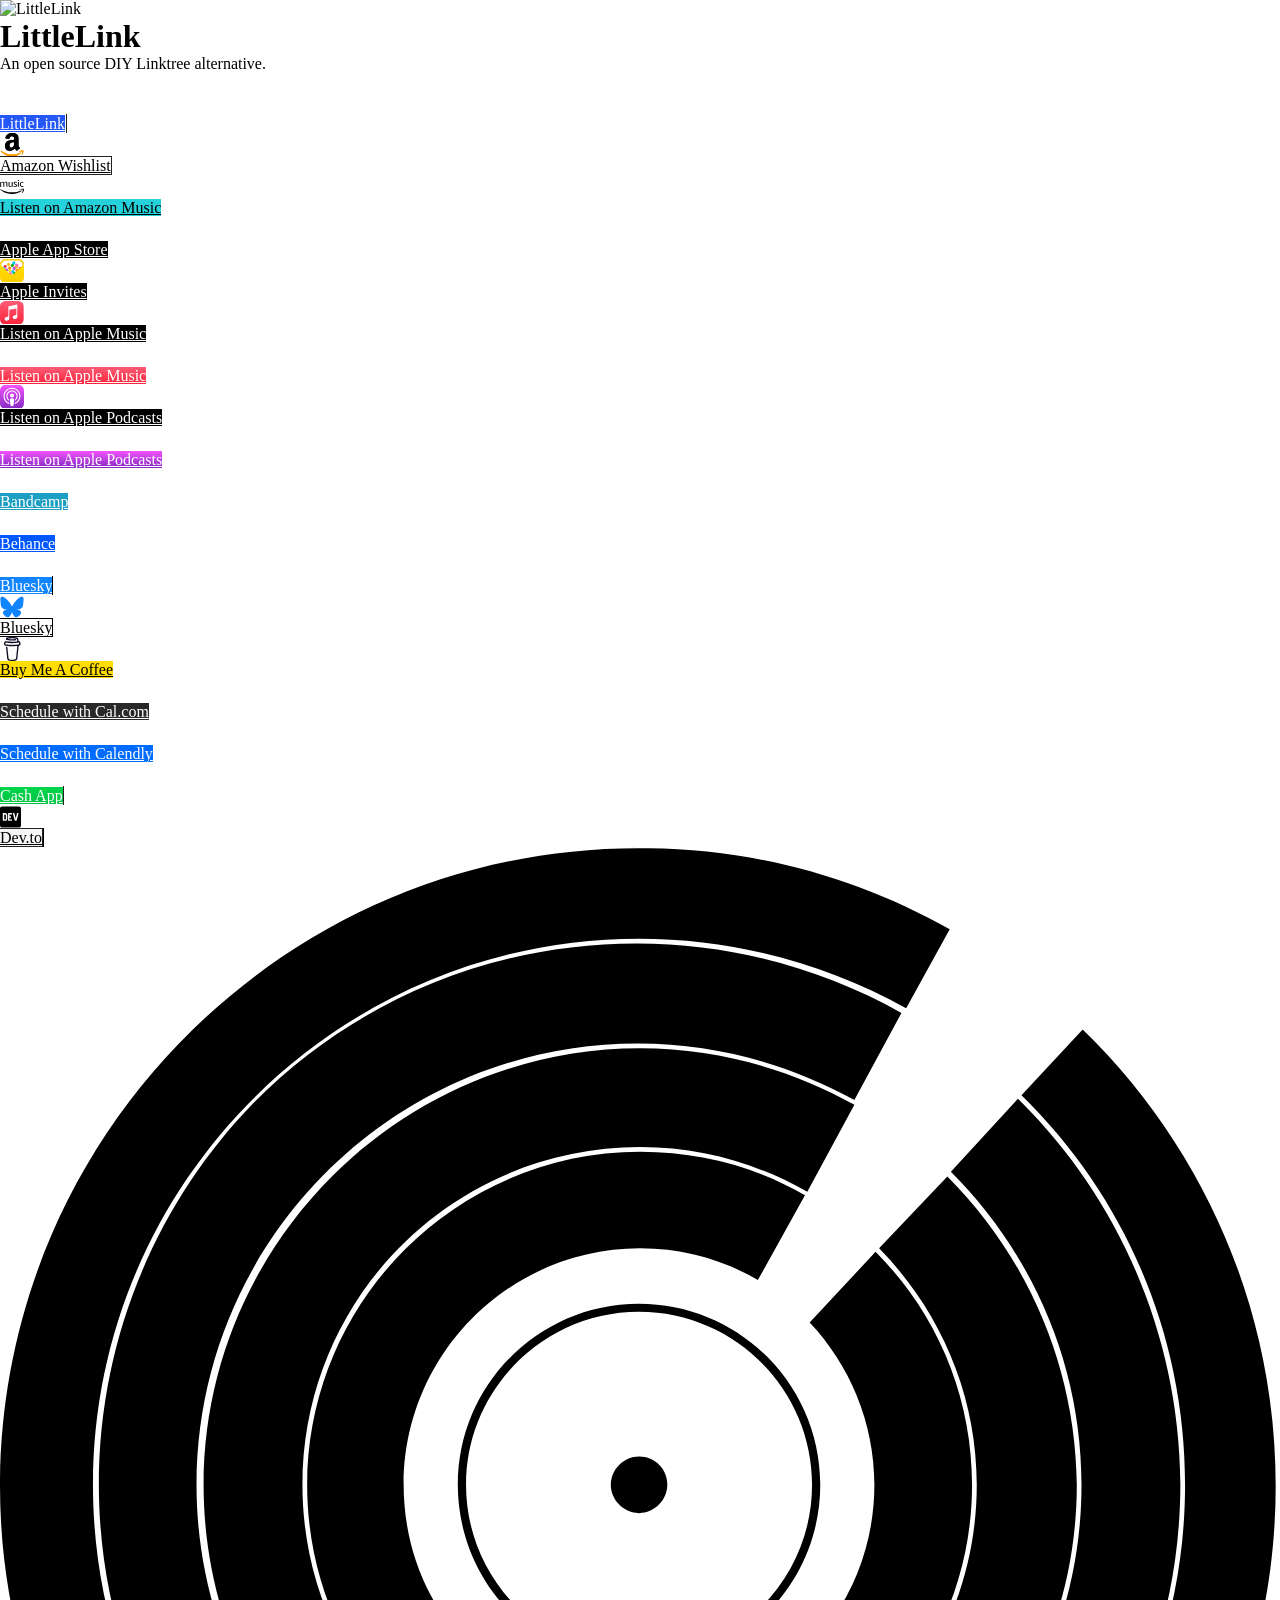
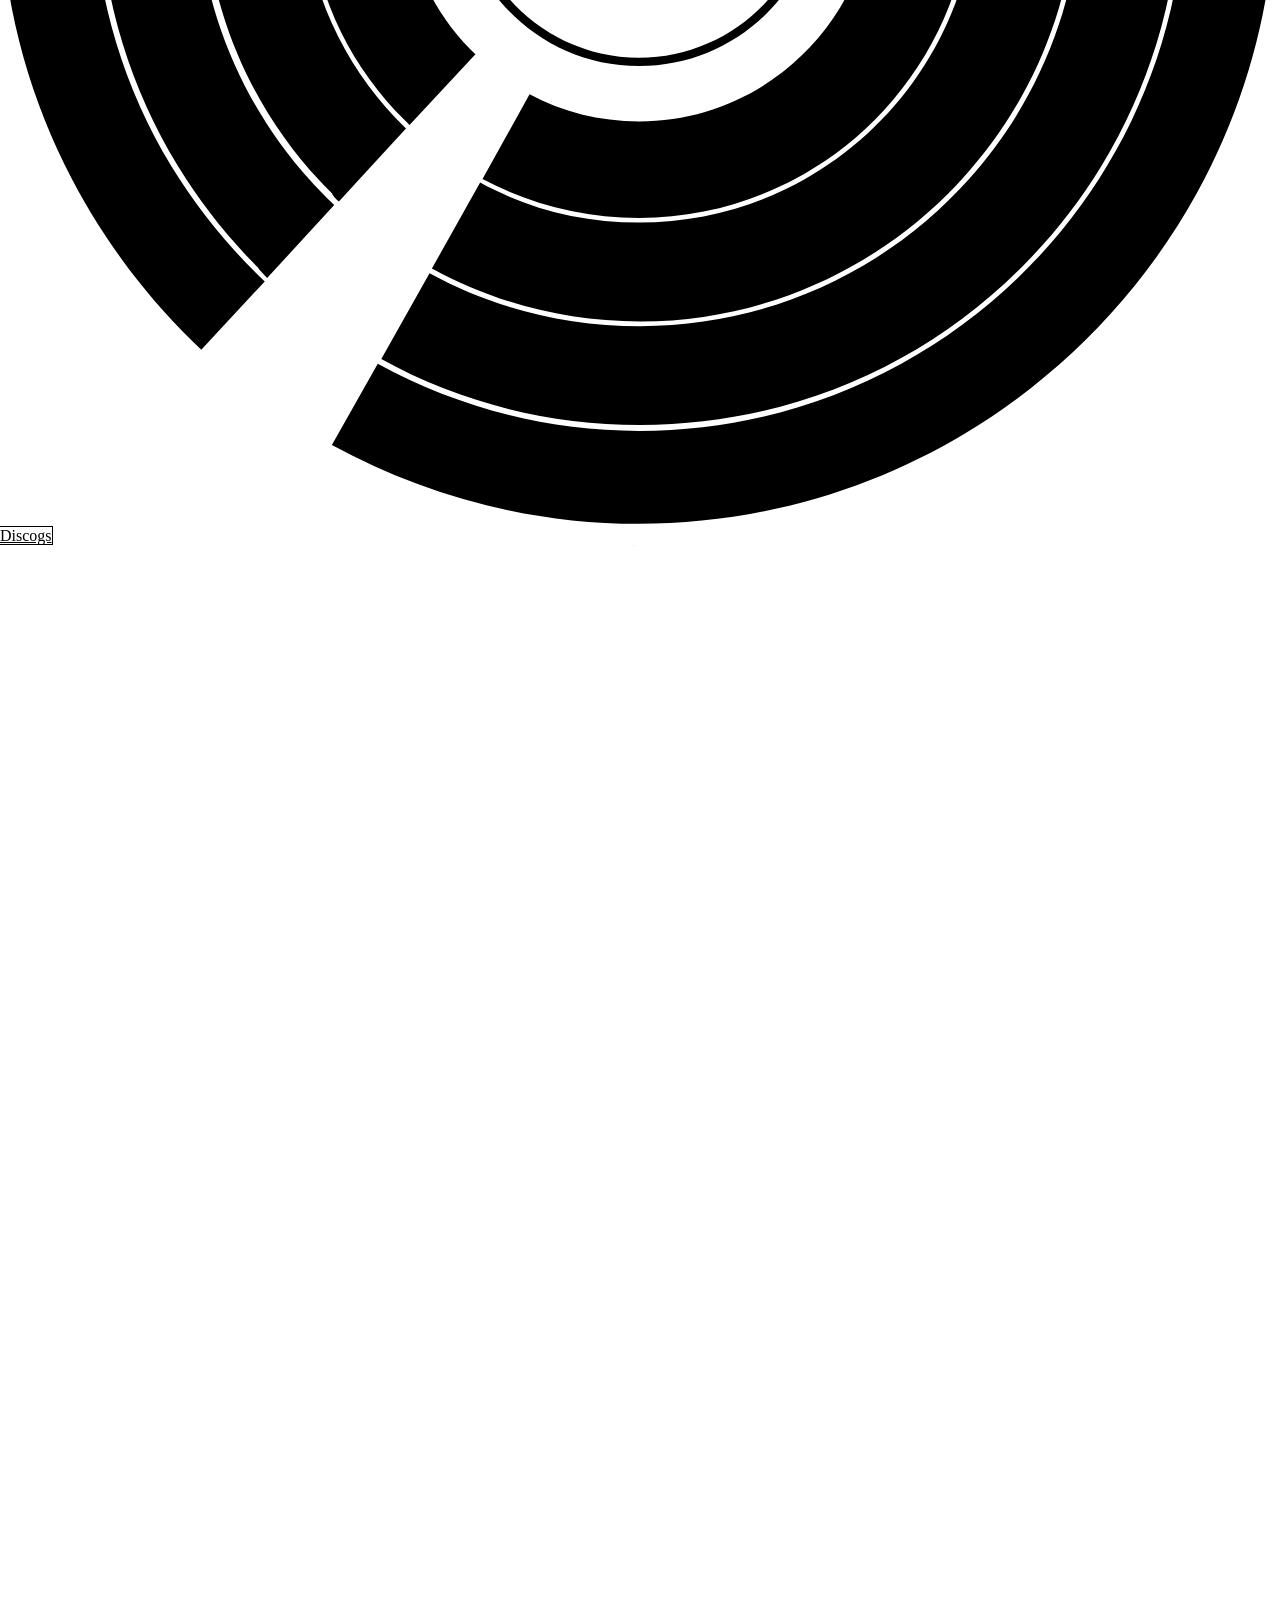
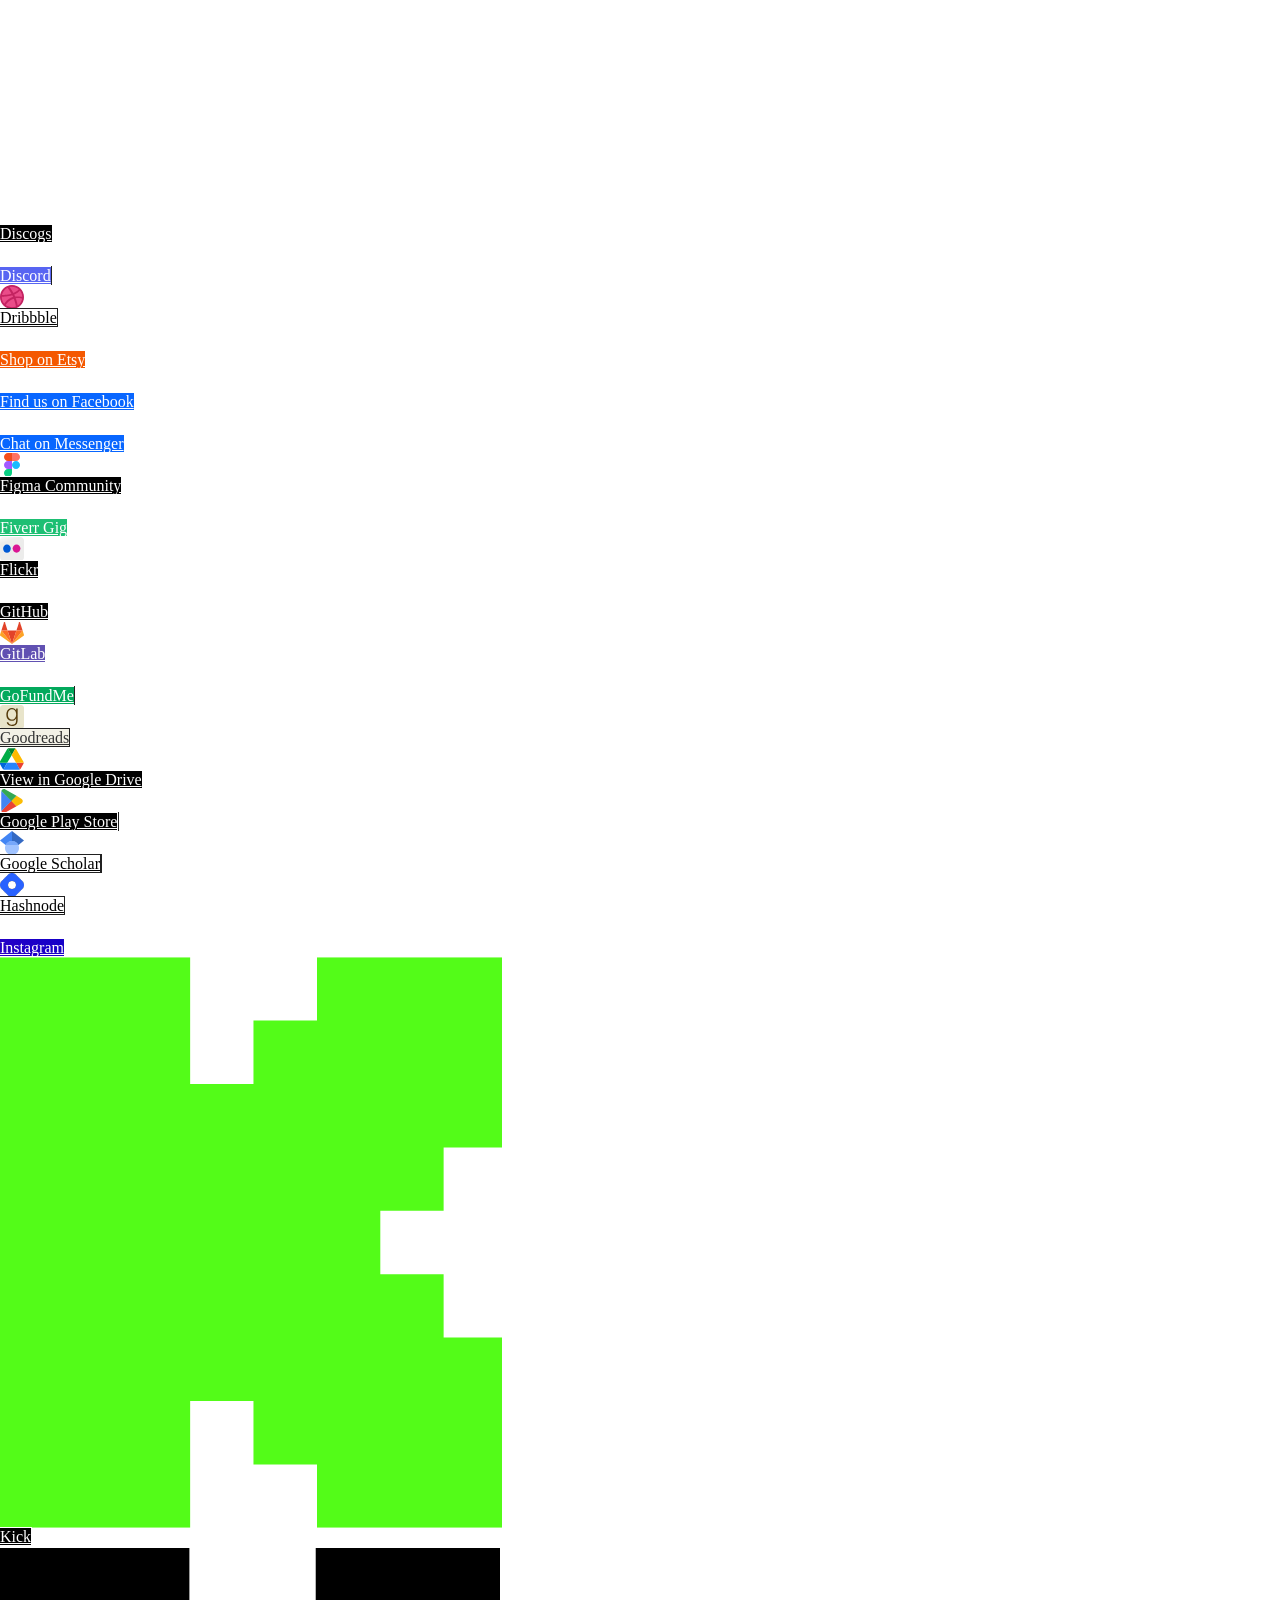
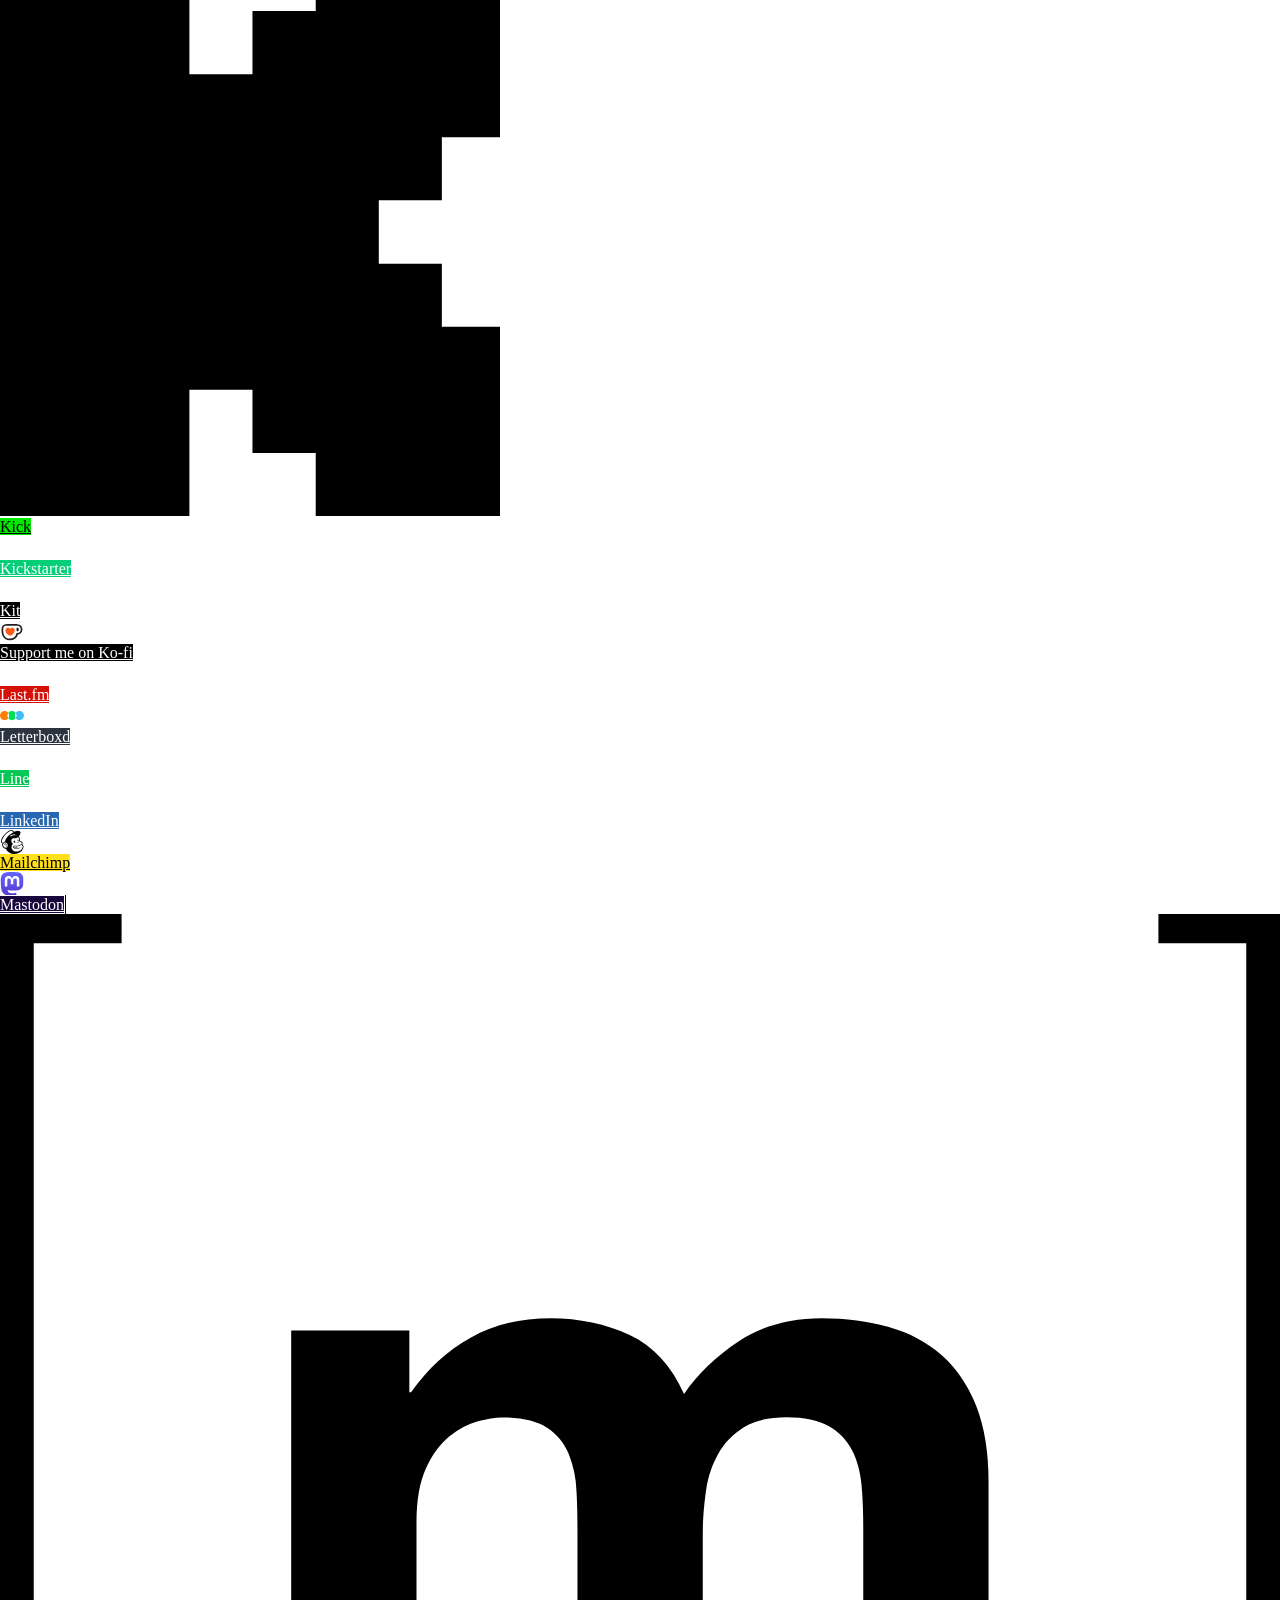
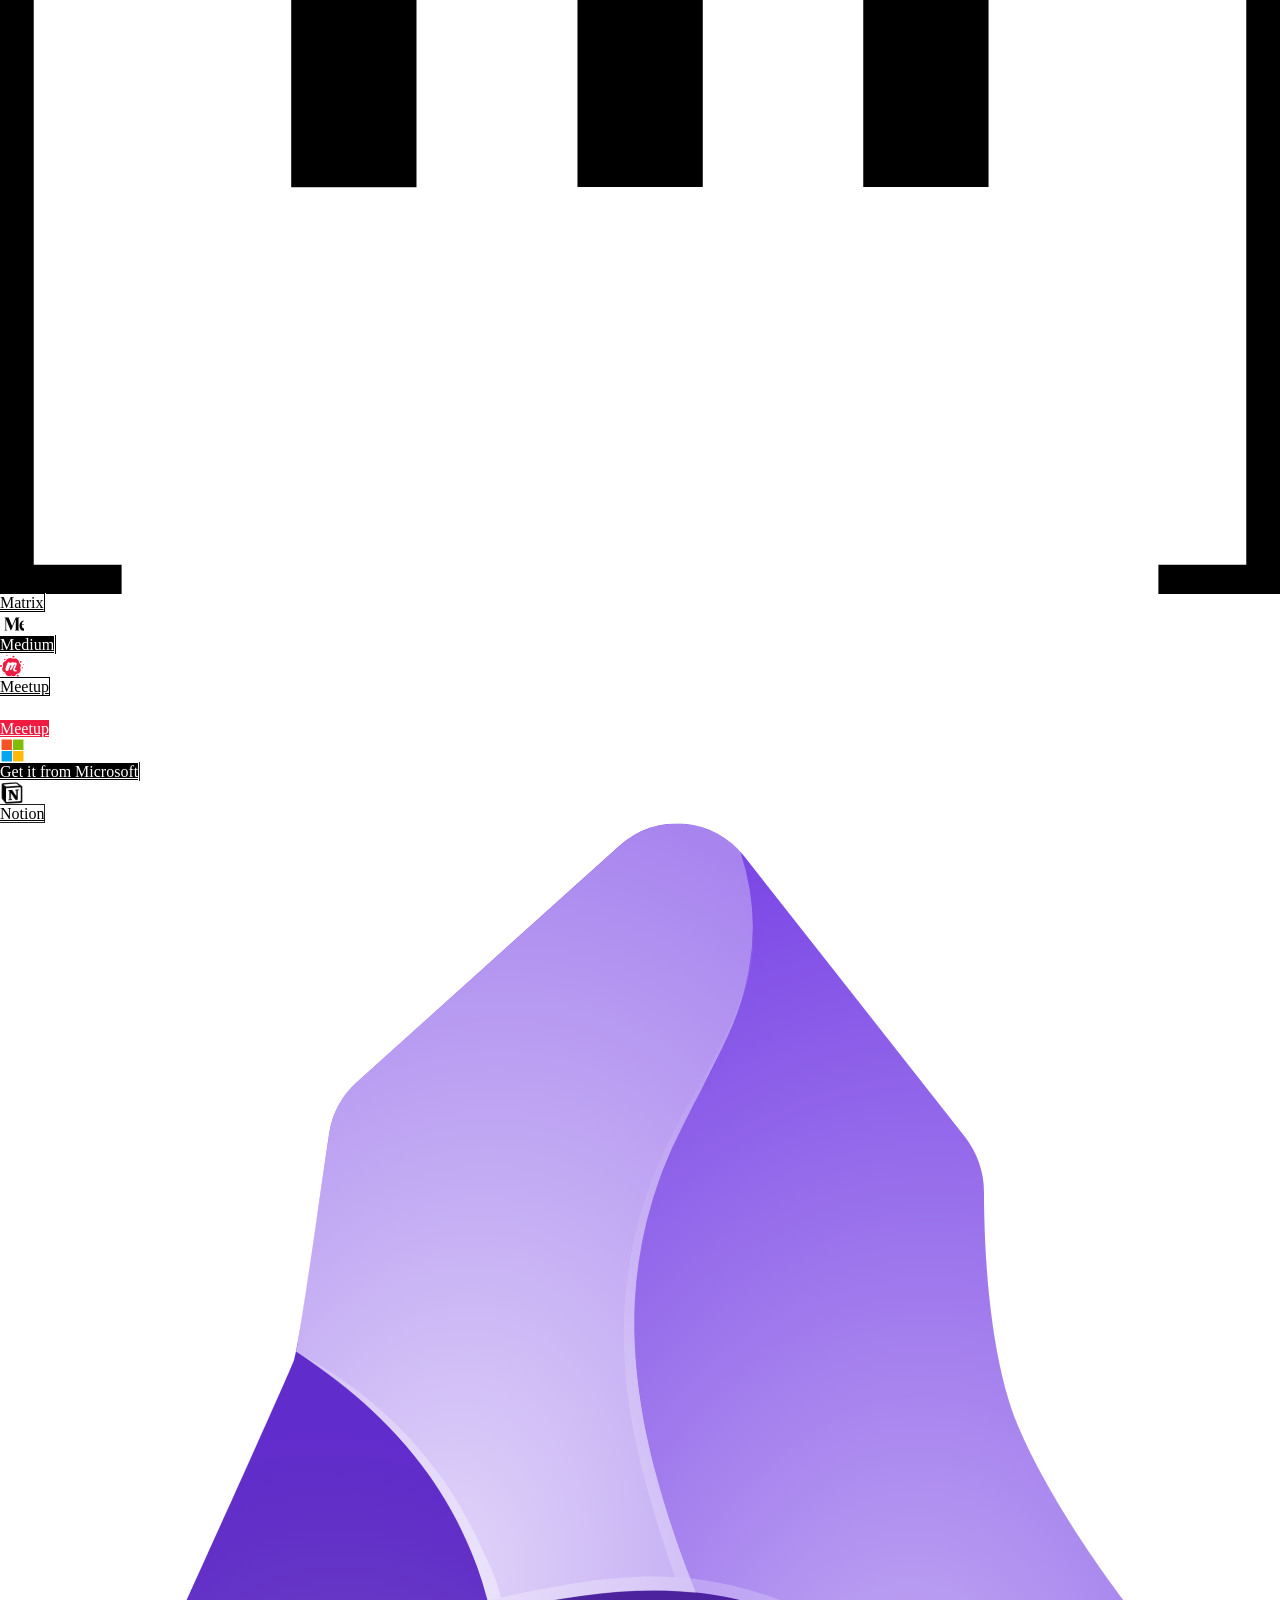
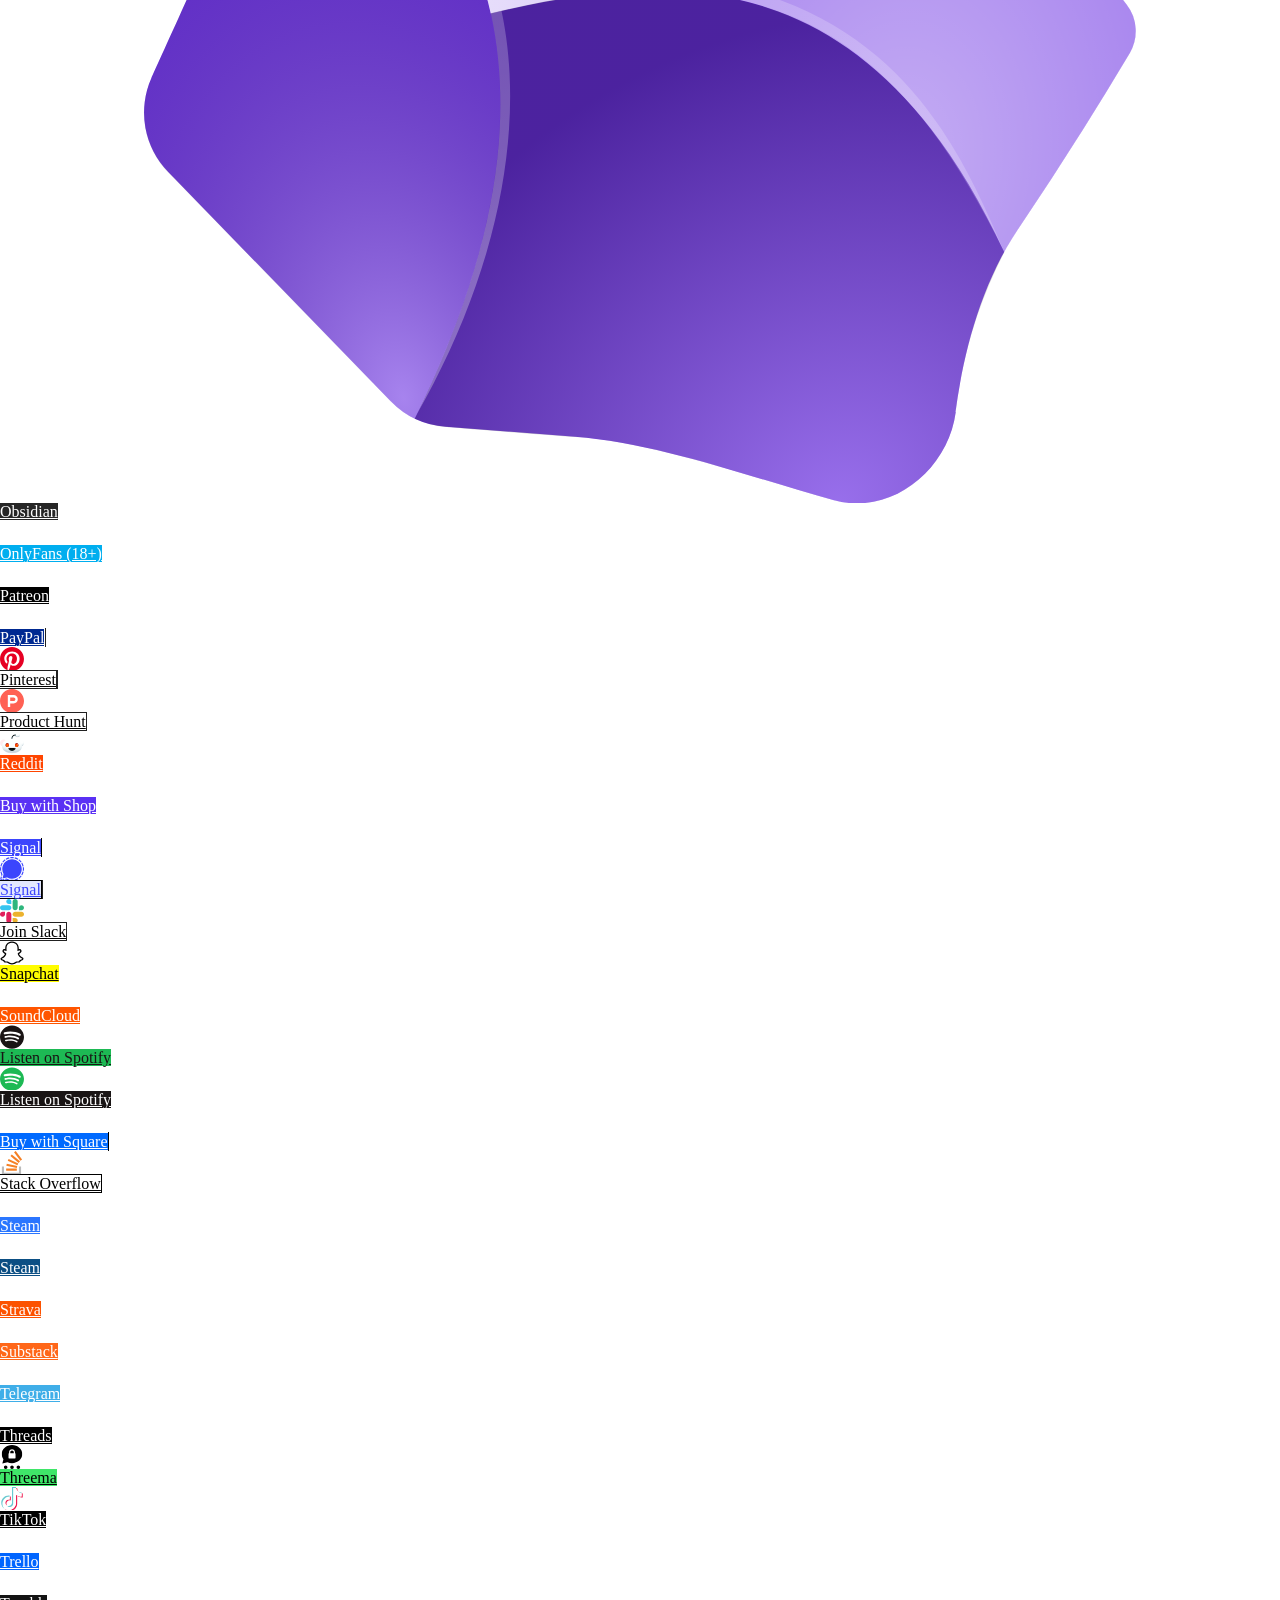
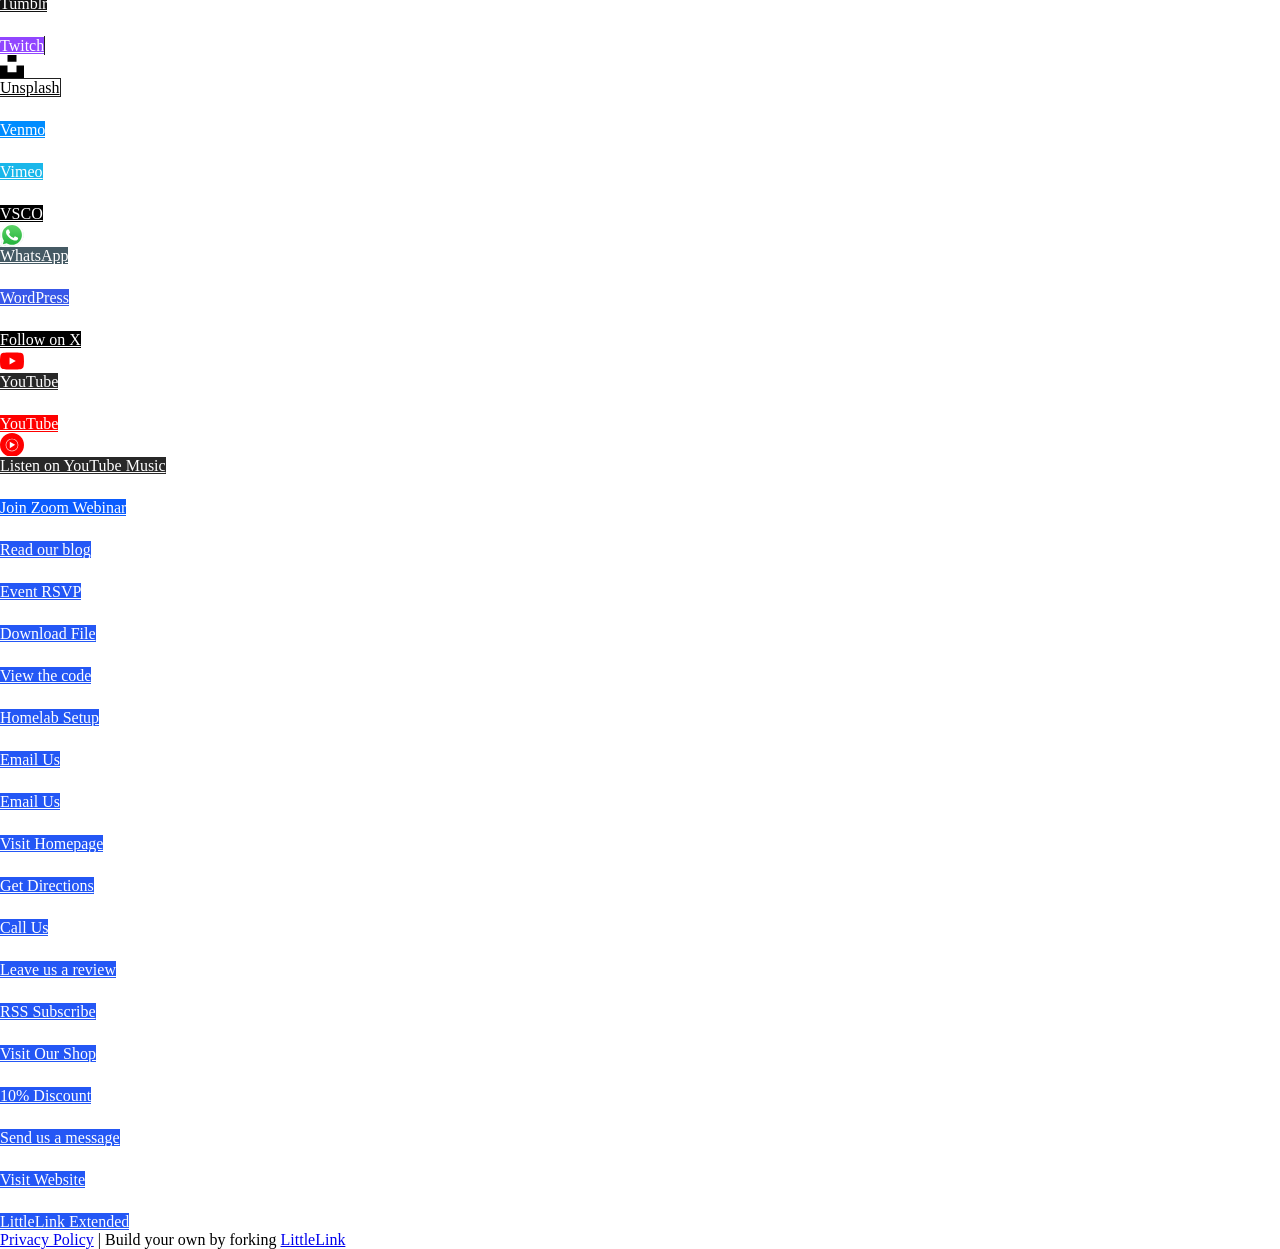
==== index.html @ 98dbbdc7 "upload: littlelink files" ====
<!DOCTYPE html>

<!--
  To change the theme, change the class on the html tag below to one of:
  - theme-auto: Automatically switches based on user's system preferences
  - theme-light: Forces light theme
  - theme-dark: Forces dark theme
-->

<html class="theme-auto" lang="en"> <!-- Update`class="theme-auto" with your preference -->

  <head>
    <meta charset="utf-8">
    <meta name="viewport" content="width=device-width, initial-scale=1">

    <!-- Page Title - Change this to your name/brand (50-60 characters recommended) -->
    <title>LittleLink</title>
    <link rel="icon" type="image/x-icon" href="/images/avatar.png"> <!-- Update this with your own favicon -->

    <!-- Meta Description - Write a description (150-160 characters recommended) -->
    <meta name="description" content="Replace this with your own, this appears in search results and when sharing.">

    <!-- Keywords -->
    <meta name="keywords" content="your name, industry, and specialties">

    <!-- Canonical URL - Helps prevent duplicate content issues -->
    <meta rel="canonical" href="https://yourwebsite.com">

    <!-- Author Information -->
    <meta name="author" content="Your Name">

    <!-- Stylesheets -->
    <link rel="stylesheet" href="css/reset.css">
    <link rel="stylesheet" href="css/style.css">
    <link rel="stylesheet" href="css/brands.css">

    <!-- LittleLink Extended Stylesheet (Optional) -->
    <!-- <link rel="stylesheet" href="css/brands-extended.css"> -->
    <!-- Learn more at https://github.com/sethcottle/littlelink-extended.
         Remove comments if you've added LittleLink Extended dependencies -->

  </head>

<body>

    <div class="container">
        <div class="column">

            <!--
              By default, the Avatar is rounded. Use the following:
              - avatar--rounded: Automatically rounds the image
              - avatar--soft: Slightly rounds the image
              - avatar--none: Removes any rounding

              Be sure to replace the src with your own image path and update the alt text
            -->
            <img class="avatar avatar--rounded" src="images/avatar.png" srcset="images/avatar@2x.png 2x" alt="LittleLink">

            <!-- Replace with your name or brand -->
            <h1>
              <div>LittleLink</div>
            </h1>

            <!-- Add a short description about yourself or your brand -->
            <p>An open source DIY Linktree alternative.</p>

            <!-- All your buttons go here -->
            <div class="button-stack" role="navigation">

              <!-- Default LittleLink -->
              <a class="button button-default" href="#" target="_blank" rel="noopener" role="button"><img class="icon" aria-hidden="true" src="images/icons/littlelink.svg" alt="LittleLink Logo">LittleLink</a>

              <!-- Amazon -->
              <a class="button button-amazon" href="#" target="_blank" rel="noopener" role="button"><img class="icon" aria-hidden="true" src="images/icons/amazon.svg" alt="Amazon Wishlist Logo">Amazon Wishlist</a>

              <!-- Amazon Music -->
              <a class="button button-amazon-music" href="#" target="_blank" rel="noopener" role="button"><img class="icon" aria-hidden="true" src="images/icons/amazon-music.svg" alt="Amazon Music Logo">Listen on Amazon Music</a>

              <!-- Apple App Store -->
              <a class="button button-appstore" href="#" target="_blank" rel="noopener" role="button"><img class="icon" aria-hidden="true" src="images/icons/apple.svg" alt="Apple Logo">Apple App Store</a>

              <!-- Apple Invites -->
              <a class="button button-invites" href="#" target="_blank" rel="noopener" role="button"><img class="icon" aria-hidden="true" src="images/icons/apple-invites.svg" alt="Apple Invites Logo">Apple Invites</a>

              <!-- Apple Music -->
              <a class="button button-apple-music" href="#" target="_blank" rel="noopener" role="button"><img class="icon" aria-hidden="true" src="images/icons/apple-music.svg" alt="Apple Music Logo">Listen on Apple Music</a>

              <!-- Apple Music Alternate -->
              <a class="button button-apple-music-alt" href="#" target="_blank" rel="noopener" role="button"><img class="icon" aria-hidden="true" src="images/icons/apple-music-alt.svg" alt="Apple Music Logo">Listen on Apple Music</a>

              <!-- Apple Podcasts -->
              <a class="button button-apple-podcasts" href="#" target="_blank" rel="noopener" role="button"><img class="icon" aria-hidden="true" src="images/icons/apple-podcasts.svg" alt="Apple Podcasts Logo">Listen on Apple Podcasts</a>

              <!-- Apple Podcasts Alternate -->
              <a class="button button-apple-podcasts-alt" href="#" target="_blank" rel="noopener" role="button"><img class="icon" aria-hidden="true" src="images/icons/apple-podcasts-alt.svg" alt="Apple Podcasts Logo">Listen on Apple Podcasts</a>

              <!-- Bandcamp -->
              <a class="button button-bandcamp" href="#" target="_blank" rel="noopener" role="button"><img class="icon" aria-hidden="true" src="images/icons/bandcamp.svg" alt="Bandcamp Logo">Bandcamp</a>

              <!-- Behance -->
              <a class="button button-behance" href="#" target="_blank" rel="noopener" role="button"><img class="icon" aria-hidden="true" src="images/icons/behance.svg" alt="Behance Logo">Behance</a>

              <!-- Bluesky -->
              <a class="button button-bluesky" href="#" target="_blank" rel="noopener" role="button"><img class="icon" aria-hidden="true" src="images/icons/bluesky.svg" alt="Bluesky Logo">Bluesky</a>

              <!-- Bluesky Alt -->
              <a class="button button-bluesky-alt" href="#" target="_blank" rel="noopener" role="button"><img class="icon" aria-hidden="true" src="images/icons/bluesky-alt.svg" alt="Bluesky Logo">Bluesky</a>

              <!-- Buy Me A Coffee -->
              <a class="button button-coffee" href="#" target="_blank" rel="noopener" role="button"><img class="icon" aria-hidden="true" src="images/icons/buy-me-a-coffee.svg" alt="Buy Me A Coffee Logo">Buy Me A Coffee</a>

              <!-- Cal.com -->
              <a class="button button-cal" href="#" target="_blank" rel="noopener" role="button"><img class="icon" aria-hidden="true" src="images/icons/cal.svg" alt="Cal.com Logo">Schedule with Cal.com</a>

              <!-- Calendly -->
              <a class="button button-calendly" href="#" target="_blank" rel="noopener" role="button"><img class="icon" aria-hidden="true" src="images/icons/calendly.svg" alt="Calendly Logo">Schedule with Calendly</a>

              <!-- Cash App -->
              <a class="button button-cash-app" href="#" target="_blank" rel="noopener" role="button"><img class="icon" aria-hidden="true" src="images/icons/cash-app-dollar.svg" alt="Cash App Logo">Cash App</a>

              <!-- Dev.to -->
              <a class="button button-dev-to" href="#" target="_blank" rel="noopener" role="button"><img class="icon" aria-hidden="true" src="images/icons/dev-to.svg" alt="Dev.to Logo">Dev.to</a>

              <!-- Discogs -->
              <a class="button button-discogs" href="#" target="_blank" rel="noopener" role="button"><img class="icon" aria-hidden="true" src="images/icons/discogs.svg" alt="Discogs Logo">Discogs</a>

              <!-- Discogs Alt -->
              <a class="button button-discogs-alt" href="#" target="_blank" rel="noopener" role="button"><img class="icon" aria-hidden="true" src="images/icons/discogs-alt.svg" alt="Discogs Logo">Discogs</a>

              <!-- Discord -->
              <a class="button button-discord" href="#" target="_blank" rel="noopener" role="button"><img class="icon" aria-hidden="true" src="images/icons/discord.svg" alt="Discord Logo">Discord</a>

              <!-- Dribbble -->
              <a class="button button-dribbble" href="#" target="_blank" rel="noopener" role="button"><img class="icon" aria-hidden="true" src="images/icons/dribbble.svg" alt="Dribbble Logo">Dribbble</a>

              <!-- Etsy -->
              <a class="button button-etsy" href="#" target="_blank" rel="noopener" role="button"><img class="icon" aria-hidden="true" src="images/icons/etsy.svg" alt="Etsy Logo">Shop on Etsy</a>

              <!-- Facebook -->
              <a class="button button-faceb" href="#" target="_blank" rel="noopener" role="button"><img class="icon" aria-hidden="true" src="images/icons/facebook.svg" alt="Facebook Logo">Find us on Facebook</a>

              <!-- Facebook Messenger -->
              <a class="button button-messenger" href="#" target="_blank" rel="noopener" role="button"><img class="icon" aria-hidden="true" src="images/icons/messenger.svg" alt="Messenger Logo">Chat on Messenger</a>

              <!-- Figma -->
              <a class="button button-figma" href="#" target="_blank" rel="noopener" role="button"><img class="icon" aria-hidden="true" src="images/icons/figma.svg" alt="Figma Logo">Figma Community</a>

              <!-- Fiverr -->
              <a class="button button-fiverr" href="#" target="_blank" rel="noopener" role="button"><img class="icon" aria-hidden="true" src="images/icons/fiverr.svg" alt="Fiverr Logo">Fiverr Gig</a>

              <!-- Flickr -->
              <a class="button button-flickr" href="#" target="_blank" rel="noopener" role="button"><img class="icon" aria-hidden="true" src="images/icons/flickr.svg" alt="Flickr Logo">Flickr</a>

              <!-- GitHub -->
              <a class="button button-github" href="#" target="_blank" rel="noopener" role="button"><img class="icon" aria-hidden="true" src="images/icons/github.svg" alt="GitHub Logo">GitHub</a>

              <!-- GitLab -->
              <a class="button button-gitlab" href="#" target="_blank" rel="noopener" role="button"><img class="icon" aria-hidden="true" src="images/icons/gitlab.svg" alt="GitLab Logo">GitLab</a>

              <!-- GoFundMe -->
              <a class="button button-gofundme" href="#" target="_blank" rel="noopener" role="button"><img class="icon" aria-hidden="true" src="images/icons/gofundme.svg" alt="GoFundMe Logo">GoFundMe</a>

              <!-- Goodreads -->
              <a class="button button-goodreads" href="#" target="_blank" rel="noopener" role="button"><img class="icon" aria-hidden="true" src="images/icons/goodreads.svg" alt="Goodreads Logo">Goodreads</a>

              <!-- Google Drive -->
              <a class="button button-google-black" href="#" target="_blank" rel="noopener" role="button"><img class="icon" aria-hidden="true" src="images/icons/google-drive.svg" alt="Google Drive Logo">View in Google Drive</a>

              <!-- Google Play Store -->
              <a class="button button-playstore" href="#" target="_blank" rel="noopener" role="button"><img class="icon" aria-hidden="true" src="images/icons/google-play.svg" alt="Google Play Store Logo">Google Play Store</a>

              <!-- Google Scholar -->
              <a class="button button-google-scholar" href="#" target="_blank" rel="noopener" role="button"><img class="icon" aria-hidden="true" src="images/icons/google-scholar.svg" alt="Google Scholar Logo">Google Scholar</a>

              <!-- Hashnode -->
              <a class="button button-hashnode" href="#" target="_blank" rel="noopener" role="button"><img class="icon" aria-hidden="true" src="images/icons/hashnode.svg" alt="Hashnode Logo">Hashnode</a>

              <!-- Instagram -->
              <a class="button button-instagram" href="#" target="_blank" rel="noopener" role="button"><img class="icon" aria-hidden="true" src="images/icons/instagram.svg" alt="Instagram Logo">Instagram</a>

              <!-- Kick -->
              <a class="button button-kick" href="#" target="_blank" rel="noopener" role="button"><img class="icon" aria-hidden="true" src="images/icons/kick.svg" alt="Kick Logo">Kick</a>

              <!-- Kick Alt -->
              <a class="button button-kick-alt" href="#" target="_blank" rel="noopener" role="button"><img class="icon" aria-hidden="true" src="images/icons/kick-alt.svg" alt="Kick Logo">Kick</a>

              <!-- Kickstarter -->
              <a class="button button-kickstarter" href="#" target="_blank" rel="noopener" role="button"><img class="icon" aria-hidden="true" src="images/icons/kickstarter.svg" alt="Kickstarter Logo">Kickstarter</a>

              <!-- Kit -->
              <a class="button button-kit" href="#" target="_blank" rel="noopener" role="button"><img class="icon" aria-hidden="true" src="images/icons/kit.svg" alt="Kit Logo">Kit</a>

              <!-- Ko-fi -->
              <a class="button button-ko-fi" href="#" target="_blank" rel="noopener" role="button"><img class="icon" aria-hidden="true" src="images/icons/ko-fi.svg" alt="Ko-fi Logo">Support me on Ko-fi</a>

              <!-- Last.fm -->
              <a class="button button-last-fm" href="#" target="_blank" rel="noopener" role="button"><img class="icon" aria-hidden="true" src="images/icons/last-fm.svg" alt="">Last.fm</a>

              <!-- Letterboxd -->
              <a class="button button-letterboxd" href="#" target="_blank" rel="noopener" role="button"><img class="icon" aria-hidden="true" src="images/icons/letterboxd.svg" alt="">Letterboxd</a>

              <!-- Line -->
              <a class="button button-line" href="#" target="_blank" rel="noopener" role="button"><img class="icon" aria-hidden="true" src="images/icons/line.svg" alt="Line Logo">Line</a>

              <!-- LinkedIn -->
              <a class="button button-linked" href="#" target="_blank" rel="noopener" role="button"><img class="icon" aria-hidden="true" src="images/icons/linkedin.svg" alt="LinkedIn Logo">LinkedIn</a>

              <!-- Mailchimp -->
              <a class="button button-mailchimp" href="#" target="_blank" rel="noopener" role="button"><img class="icon" aria-hidden="true" src="images/icons/mailchimp.svg" alt="Mailchimp Logo">Mailchimp</a>

              <!-- Mastodon -->
              <a class="button button-mastodon" href="#" target="_blank" rel="noopener" role="button"><img class="icon" aria-hidden="true" src="images/icons/mastodon.svg" alt="Mastodon Logo">Mastodon</a>

              <!-- Matrix -->
              <a class="button button-matrix" href="#" target="_blank" rel="noopener" role="button"><img class="icon" aria-hidden="true" src="images/icons/matrix.svg" alt="Matrix Logo">Matrix</a>

              <!-- Medium -->
              <a class="button button-medium" href="#" target="_blank" rel="noopener" role="button"><img class="icon" aria-hidden="true" src="images/icons/medium.svg" alt="Medium Logo">Medium</a>

              <!-- Meetup -->
              <a class="button button-meetup" href="#" target="_blank" rel="noopener" role="button"><img class="icon" aria-hidden="true" src="images/icons/meetup.svg" alt="Meetup Logo">Meetup</a>

              <!-- Meetup Alt -->
              <a class="button button-meetup-alt" href="#" target="_blank" rel="noopener" role="button"><img class="icon" aria-hidden="true" src="images/icons/meetup-alt.svg" alt="Meetup Logo">Meetup</a>

              <!-- Microsoft Store -->
              <a class="button button-microsoft" href="#" target="_blank" rel="noopener" role="button"><img class="icon" aria-hidden="true" src="images/icons/microsoft.svg" alt="Microsoft Logo">Get it from Microsoft</a>

              <!-- Notion -->
              <a class="button button-notion" href="#" target="_blank" rel="noopener" role="button"><img class="icon" aria-hidden="true" src="images/icons/notion.svg" alt="Notion Logo">Notion</a>

              <!-- Obsidian -->
              <a class="button button-obsidian" href="#" target="_blank" rel="noopener" role="button"><img class="icon" aria-hidden="true" src="images/icons/obsidian.svg" alt="Obsidian Logo">Obsidian</a>

              <!-- OnlyFans -->
              <a class="button button-onlyfans" href="#" target="_blank" rel="noopener" role="button"><img class="icon" aria-hidden="true" src="images/icons/onlyfans.svg" alt="OnlyFans Logo">OnlyFans (18+)</a>

              <!-- Patreon -->
              <a class="button button-patreon" href="#" target="_blank" rel="noopener" role="button"><img class="icon" aria-hidden="true" src="images/icons/patreon.svg" alt="Patreon Logo">Patreon</a>

              <!-- PayPal -->
              <a class="button button-paypal" href="#" target="_blank" rel="noopener" role="button"><img class="icon" aria-hidden="true" src="images/icons/paypal.svg" alt="PayPal Logo">PayPal</a>

              <!-- Pinterest -->
              <a class="button button-pinterest" href="#" target="_blank" rel="noopener" role="button"><img class="icon" aria-hidden="true" src="images/icons/pinterest.svg" alt="Pinterest Logo">Pinterest</a>

              <!-- Product Hunt -->
              <a class="button button-product-hunt" href="#" target="_blank" rel="noopener" role="button"><img class="icon" aria-hidden="true" src="images/icons/product-hunt.svg" alt="Product Hunt Logo">Product Hunt</a>

              <!-- Reddit -->
              <a class="button button-reddit" href="#" target="_blank" rel="noopener" role="button"><img class="icon" aria-hidden="true" src="images/icons/reddit.svg" alt="Reddit Logo">Reddit</a>

              <!-- Shop -->
              <a class="button button-shop" href="#" target="_blank" rel="noopener" role="button"><img class="icon" aria-hidden="true" src="images/icons/shop.svg" alt="Shop Logo">Buy with Shop</a>

              <!-- Signal -->
              <a class="button button-signal" href="#" target="_blank" rel="noopener" role="button"><img class="icon" aria-hidden="true" src="images/icons/signal.svg" alt="Signal Logo">Signal</a>

              <!-- Signal Alt -->
              <a class="button button-signal-alt" href="#" target="_blank" rel="noopener" role="button"><img class="icon" aria-hidden="true" src="images/icons/signal-alt.svg" alt="Signal Logo">Signal</a>

              <!-- Slack -->
              <a class="button button-slack" href="#" target="_blank" rel="noopener" role="button"><img class="icon" aria-hidden="true" src="images/icons/slack.svg" alt="Slack Logo">Join Slack</a>

              <!-- Snapchat -->
              <a class="button button-snapchat" href="#" target="_blank" rel="noopener" role="button"><img class="icon" aria-hidden="true" src="images/icons/snapchat.svg" alt="Snapchat Logo">Snapchat</a>

              <!-- SoundCloud -->
              <a class="button button-soundcloud" href="#" target="_blank" rel="noopener" role="button"><img class="icon" aria-hidden="true" src="images/icons/soundcloud.svg" alt="SoundCloud Logo">SoundCloud</a>

              <!-- Spotify -->
              <a class="button button-spotify" href="#" target="_blank" rel="noopener" role="button"><img class="icon" aria-hidden="true" src="images/icons/spotify.svg" alt="Spotify Logo">Listen on Spotify</a>

              <!-- Spotify Alt -->
              <a class="button button-spotify-alt" href="#" target="_blank" rel="noopener" role="button"><img class="icon" aria-hidden="true" src="images/icons/spotify-alt.svg" alt="Spotify Logo">Listen on Spotify</a>

              <!-- Square -->
              <a class="button button-square" href="#" target="_blank" rel="noopener" role="button"><img class="icon" aria-hidden="true" src="images/icons/square.svg" alt="Square Logo">Buy with Square</a>

              <!-- Stack Overflow -->
              <a class="button button-stack-overflow" href="#" target="_blank" rel="noopener" role="button"><img class="icon" aria-hidden="true" src="images/icons/stack-overflow.svg" alt="Stack Overflow Logo">Stack Overflow</a>

              <!-- Steam -->
              <a class="button button-steam" href="#" target="_blank" rel="noopener" role="button"><img class="icon" aria-hidden="true" src="images/icons/steam.svg" alt="Steam Logo">Steam</a>

              <!-- Steam Alt -->
              <a class="button button-steam-alt" href="#" target="_blank" rel="noopener" role="button"><img class="icon" aria-hidden="true" src="images/icons/steam.svg" alt="Steam Logo">Steam</a>

              <!-- Strava -->
              <a class="button button-strava" href="#" target="_blank" rel="noopener" role="button"><img class="icon" aria-hidden="true" src="images/icons/strava.svg" alt="Strava Logo">Strava</a>

              <!-- Substack -->
              <a class="button button-substack" href="#" target="_blank" rel="noopener" role="button"><img class="icon" aria-hidden="true" src="images/icons/substack.svg" alt="Substack Logo">Substack</a>

              <!-- Telegram -->
              <a class="button button-telegram" href="#" target="_blank" rel="noopener" role="button"><img class="icon" aria-hidden="true" src="images/icons/telegram.svg" alt="Telegram Logo">Telegram</a>

              <!-- Threads -->
              <a class="button button-threads" href="#" target="_blank" rel="noopener" role="button"><img class="icon" aria-hidden="true" src="images/icons/threads.svg" alt="Threads Logo">Threads</a>

              <!-- Threema -->
              <a class="button button-threema" href="#" target="_blank" rel="noopener" role="button"><img class="icon" aria-hidden="true" src="images/icons/threema.svg" alt="Threema Logo">Threema</a>

              <!-- TikTok -->
              <a class="button button-tiktok" href="#" target="_blank" rel="noopener" role="button"><img class="icon" aria-hidden="true" src="images/icons/tiktok.svg" alt="TikTok Logo">TikTok</a>

              <!-- Trello -->
              <a class="button button-trello" href="#" target="_blank" rel="noopener" role="button"><img class="icon" aria-hidden="true" src="images/icons/trello.svg" alt="Trello Logo">Trello</a>

              <!-- Tumblr -->
              <a class="button button-tumb" href="#" target="_blank" rel="noopener" role="button"><img class="icon" aria-hidden="true" src="images/icons/tumblr.svg" alt="Tumblr Logo">Tumblr</a>

              <!-- Twitch -->
              <a class="button button-twitch" href="#" target="_blank" rel="noopener" role="button"><img class="icon" aria-hidden="true" src="images/icons/twitch.svg" alt="Twitch Logo">Twitch</a>

              <!-- Unsplash -->
              <a class="button button-unsplash" href="#" target="_blank" rel="noopener" role="button"><img class="icon" aria-hidden="true" src="images/icons/unsplash.svg" alt="Unsplash Logo">Unsplash</a>

              <!-- Venmo -->
              <a class="button button-venmo" href="#" target="_blank" rel="noopener" role="button"><img class="icon" aria-hidden="true" src="images/icons/venmo.svg" alt="Venmo Logo">Venmo</a>

              <!-- Vimeo -->
              <a class="button button-vimeo" href="#" target="_blank" rel="noopener" role="button"><img class="icon" aria-hidden="true" src="images/icons/vimeo.svg" alt="Vimeo Logo">Vimeo</a>

              <!-- VSCO -->
              <a class="button button-vsco" href="#" target="_blank" rel="noopener" role="button"><img class="icon" aria-hidden="true" src="images/icons/vsco.svg" alt="VSCO Logo">VSCO</a>

              <!-- WhatsApp -->
              <a class="button button-whatsapp" href="#" target="_blank" rel="noopener" role="button"><img class="icon" aria-hidden="true" src="images/icons/whatsapp.svg" alt="WhatsApp Logo">WhatsApp</a>

              <!-- WordPress -->
              <a class="button button-wordpress" href="#" target="_blank" rel="noopener" role="button"><img class="icon" aria-hidden="true" src="images/icons/wordpress.svg" alt="WordPress Logo">WordPress</a>

              <!-- X -->
              <a class="button button-x" href="#" target="_blank" rel="noopener" role="button"><img class="icon" aria-hidden="true" src="images/icons/x.svg" alt="X Logo">Follow on X</a>

              <!-- YouTube -->
              <a class="button button-yt" href="#" target="_blank" rel="noopener" role="button"><img class="icon" aria-hidden="true" src="images/icons/youtube.svg" alt="YouTube Logo">YouTube</a>

              <!-- YouTube Alt -->
              <a class="button button-yt-alt" href="#" target="_blank" rel="noopener" role="button"><img class="icon" aria-hidden="true" src="images/icons/youtube-alt.svg" alt="YouTube Logo">YouTube</a>

              <!-- YouTube Music -->
              <a class="button button-yt" href="#" target="_blank" rel="noopener" role="button"><img class="icon" aria-hidden="true" src="images/icons/youtube-music.svg" alt="YouTube Music Logo">Listen on YouTube Music</a>

              <!-- Zoom -->
              <a class="button button-zoom" href="#" target="_blank" rel="noopener" role="button"><img class="icon" aria-hidden="true" src="images/icons/zoom.svg" alt="Zoom Logo">Join Zoom Webinar</a>

              <!-- Generic Blog -->
              <a class="button button-default" href="#" target="_blank" rel="noopener" role="button"><img class="icon" aria-hidden="true" src="images/icons/generic-blog.svg" alt="Blog Icon">Read our blog</a>

              <!-- Generic Calendar -->
              <a class="button button-default" href="#" target="_blank" rel="noopener" role="button"><img class="icon" aria-hidden="true" src="images/icons/generic-calendar.svg" alt="Calendar Icon">Event RSVP</a>

              <!-- Generic Cloud -->
              <a class="button button-default" href="#" target="_blank" rel="noopener" role="button"><img class="icon" aria-hidden="true" src="images/icons/generic-cloud.svg" alt="Cloud Icon">Download File</a>

              <!-- Generic Code -->
              <a class="button button-default" href="#" target="_blank" rel="noopener" role="button"><img class="icon" aria-hidden="true" src="images/icons/generic-code.svg" alt="Code Icon">View the code</a>

              <!-- Generic Computer -->
              <a class="button button-default" href="#" target="_blank" rel="noopener" role="button"><img class="icon" aria-hidden="true" src="images/icons/generic-computer.svg" alt="Computer Icon">Homelab Setup</a>

              <!-- Generic Email -->
              <a class="button button-default" href="#" target="_blank" rel="noopener" role="button"><img class="icon" aria-hidden="true" src="images/icons/generic-email.svg" alt="Email Icon">Email Us</a>

              <!-- Generic Email Alt -->
              <a class="button button-default" href="#" target="_blank" rel="noopener" role="button"><img class="icon" aria-hidden="true" src="images/icons/generic-email-alt.svg" alt="Email Icon">Email Us</a>

              <!-- Generic Homepage -->
              <a class="button button-default" href="#" target="_blank" rel="noopener" role="button"><img class="icon" aria-hidden="true" src="images/icons/generic-homepage.svg" alt="Homepage Icon">Visit Homepage</a>

              <!-- Generic Map -->
              <a class="button button-default" href="#" target="_blank" rel="noopener" role="button"><img class="icon" aria-hidden="true" src="images/icons/generic-map.svg" alt="Map Icon">Get Directions</a>

              <!-- Generic Phone -->
              <a class="button button-default" href="#" target="_blank" rel="noopener" role="button"><img class="icon" aria-hidden="true" src="images/icons/generic-phone.svg" alt="Phone Icon">Call Us</a>

              <!-- Generic Review -->
              <a class="button button-default" href="#" target="_blank" rel="noopener" role="button"><img class="icon" aria-hidden="true" src="images/icons/generic-review.svg" alt="Review Icon">Leave us a review</a>

              <!-- Generic RSS -->
              <a class="button button-default" href="#" target="_blank" rel="noopener" role="button"><img class="icon" aria-hidden="true" src="images/icons/generic-rss.svg" alt="RSS Icon">RSS Subscribe</a>

              <!-- Generic Shopping Bag -->
              <a class="button button-default" href="#" target="_blank" rel="noopener" role="button"><img class="icon" aria-hidden="true" src="images/icons/generic-shopping-bag.svg" alt="Shopping Bag Icon">Visit Our Shop</a>

              <!-- Generic Shopping Tag -->
              <a class="button button-default" href="#" target="_blank" rel="noopener" role="button"><img class="icon" aria-hidden="true" src="images/icons/generic-shopping-tag.svg" alt="Shopping Tag Icon">10% Discount</a>

              <!-- Generic SMS -->
              <a class="button button-default" href="#" target="_blank" rel="noopener" role="button"><img class="icon" aria-hidden="true" src="images/icons/generic-sms.svg" alt="SMS Icon">Send us a message</a>

              <!-- Generic Website -->
              <a class="button button-default" href="#" target="_blank" rel="noopener" role="button"><img class="icon" aria-hidden="true" src="images/icons/generic-website.svg" alt="Website Icon">Visit Website</a>

              <!-- LittleLink Extended -->
              <a class="button button-default" href="https://github.com/sethcottle/littlelink-extended" target="_blank" rel="noopener" role="button"><img class="icon" aria-hidden="true" src="images/icons/littlelink.svg" alt="LittleLink Logo">LittleLink Extended</a>

      </div>

      <!-- Feel free to add your own footer information, including updating `privacy.html` to reflect how your LittleLink fork is set up -->
      <footer>
        <a href="privacy.html">Privacy Policy</a> | Build your own by forking <a href="https://littlelink.io" target="_blank" rel="noopener">LittleLink</a>
      </footer>

    </div>
  </div>

</body>

</html>
---- css/brands.css ----
/*
* LittleLink Button Styles
* https://littlelink.io
* Free to use under the MIT license
* http://www.opensource.org/licenses/mit-license.php
*/

/* Brand Button Base Styles
–––––––––––––––––––––––––––––––––––––––––––––––––– */
/* Only include brand-specific button styling here */
.button,button {
  color:var(--button-text,#000000);
  background-color:var(--button-background,transparent);
	border:var(--button-border,none);
	transition:filter 0.2s ease,transform 0.2s ease;
}

/* Global Button Hover Effect
–––––––––––––––––––––––––––––––––––––––––––––––––– */
.button:hover,button:hover {
	filter:brightness(90%);
	transform:translateY(-1px);
}

/* Button Icons
–––––––––––––––––––––––––––––––––––––––––––––––––– */
.icon {
	filter:var(--icon-filter,none);
}

/* Brand-Specific Styles
–––––––––––––––––––––––––––––––––––––––––––––––––– */

/* Default */
.button.button-default {
	--button-text:#ffffff;
	--button-background:#2457F5;
	--button-border:1px solid #ffffff;
}

/* Amazon */
.button-amazon {
	--button-text:#000000;
	--button-background:#FFFFFF;
	--button-border:1px solid #212121;
}

/* Amazon Music */
.button-amazon-music {
	--button-text:#000000;
	--button-background:#25D1DA;
}

/* Apple App Store */
.button-appstore {
	--button-text:#FFFFFF;
	--button-background:#000000;
	--button-border:1px solid #FFFFFF;
}

/* Apple Invites */
.button-invites {
	--button-text:#FFFFFF;
	--button-background:#000000;
	--button-border:1px solid #FFFFFF;
}

/* Apple Music */
.button-apple-music {
	--button-text:#ffffff;
	--button-background:#000000;
	--button-border:1px solid #FFFFFF;
}

/* Apple Music Alt */
.button-apple-music-alt {
	--button-text:#ffffff;
	background-image:linear-gradient(to bottom,#FB5C74,#FA233B);
}

/* Apple Podcasts */
.button-apple-podcasts {
	--button-text:#ffffff;
	--button-background:#000000;
	--button-border:1px solid #FFFFFF;
}

/* Apple Podcasts Alt */
.button-apple-podcasts-alt {
	--button-text:#ffffff;
	background-image:linear-gradient(to bottom,#F452FF,#832BC1);
}

/* Bandcamp */
.button-bandcamp {
	--button-text:#ffffff;
	--button-background:#1d9fc3;
}

/* Behance */
.button-behance {
	--button-text:#ffffff;
	--button-background:#0057FF;
  --button-border:1px solid #FFFFFF;
}

/* Bluesky */
.button-bluesky {
	--button-text:#FFFFFF;
	--button-background:#1185FE;
}

/* Bluesky Alt */
.button-bluesky-alt {
	--button-text:#000000;
	--button-background:#FFFFFF;
	--button-border:1px solid #000000;
}

/* Buy Me a Coffee */
.button-coffee {
	--button-text:#000000;
	--button-background:#ffdd00;
}

/* Cal.com */
.button-cal {
	--button-text:#FFFFFF;
	--button-background:#292929;
	--button-border:1px solid #FFFFFF;
}

/* Calendly */
.button-calendly {
	--button-text:#FFFFFF;
	--button-background:#006BFF;
}

/* Cash App */
.button-cash-app {
	--button-text:#ffffff;
	background-image:linear-gradient(to bottom,#00d64b,#00c244);
}

/* dev.to */
.button-dev-to {
	--button-text:#000000;
	--button-background:#f5f5f5;
	--button-border:1px solid #212121;
}

/* Discogs */
.button-discogs {
	--button-text:#000000;
	--button-background:#FFFFFF;
	--button-border:1px solid #000000;
}

/* Discogs Alt */
.button-discogs-alt {
	--button-text:#FFFFFF;
	--button-background:#000000;
	--button-border:1px solid #FFFFFF;
}

/* Discord */
.button-discord {
	--button-text:#ffffff;
	--button-background:#5865F2;
}

/* Dribbble */
.button-dribbble {
	--button-text:#000000;
	--button-background:#FFFFFF;
	--button-border:1px solid #212121;
}

/* Etsy */
.button-etsy {
	--button-text:#ffffff;
	--button-background:#F45800;
}

/* Facebook */
.button-faceb {
	--button-text:#ffffff;
	--button-background:#0866FF;
}

/* Facebook Messenger */
.button-messenger {
	--button-text:#ffffff;
	--button-background:#0866FF;
}

/* Figma */
.button-figma {
	--button-text:#ffffff;
	--button-background:#000000;
	--button-border:1px solid #FFFFFF;
}

/* Fiverr */
.button-fiverr {
	--button-text:#ffffff;
	--button-background:#1DBF73;
}

/* Flickr */
.button-flickr {
	--button-text:#ffffff;
	--button-background:#000000;
	--button-border:1px solid #FFFFFF;
}

/* GitHub */
.button-github {
	--button-text:#ffffff;
	--button-background:#000000;
	--button-border:1px solid #FFFFFF;
}

/* GitLab */
.button-gitlab {
	--button-text:#ffffff;
	--button-background:#6151b2;
}

/* GoFundMe */
.button-gofundme {
	--button-text:#ffffff;
	--button-background:#02A95C;
}

/* Goodreads */
.button-goodreads {
	--button-text:#333333;
	--button-background:#f3f1e6;
	--button-border:1px solid #212121;
}

/* Google Black */
.button-google-black {
	--button-text:#FFFFFF;
	--button-background:#000000;
	--button-border:1px solid #FFFFFF;
}

/* Google Play Store */
.button-playstore {
	--button-text:#FFFFFF;
	--button-background:#000000;
	--button-border:1px solid #FFFFFF;
}

/* Google Scholar */
.button-google-scholar {
	--button-text:#000000;
	--button-background:#FFFFFF;
	--button-border:1px solid #212121;
}

/* Hashnode */
.button-hashnode {
	--button-text:#000000;
	--button-background:#ffffff;
	--button-border:1px solid #212121;
}

/* Instagram */
.button-instagram {
	--button-text:#ffffff;
	background-image:linear-gradient(-135deg,#1400c8,#b900b4,#f50000);
}

/* Kick */
.button-kick {
	--button-text:#ffffff;
	--button-background:#000000;
	--button-border:1px solid #ffffff;
}

/* Kick Alt */
.button-kick-alt {
	--button-text:#000000;
	--button-background:#01e701;
}

/* Kickstarter */
.button-kickstarter {
	--button-text:#ffffff;
	--button-background:#05ce78;
}

/* Kit */
.button-kit {
	--button-text:#ffffff;
	--button-background:#000000;
	--button-border:1px solid #FFFFFF;
}

/* Ko-fi */
.button-ko-fi {
	--button-text:#ffffff;
	--button-background:#000000;
  --button-border:1px solid #FFFFFF;
}

/* Last.fm */
.button-last-fm {
	--button-text:#ffffff;
	--button-background:#D51007;
}

/* Letterboxd */
.button-letterboxd {
	--button-text:#ffffff;
	--button-background:#2c3440;
	--button-border:1px solid #FFFFFF;
}

/* Line */
.button-line {
	--button-text:#FFFFFF;
	--button-background:#06C755;
}

/* LinkedIn */
.button-linked {
	--button-text:#ffffff;
	--button-background:#2867b2;
}

/* Mailchimp */
.button-mailchimp {
	--button-text:#000000;
	--button-background:#FFE01B;
}

/* Mastodon */
.button-mastodon {
	--button-text:#ffffff;
	--button-background:#17063B;
	--button-border:1px solid #FFFFFF;
}

/* Matrix */
.button-matrix {
	--button-text:#000000;
	--button-background:#ffffff;
	--button-border:1px solid #000000;
}

/* Meetup */
.button-meetup {
	--button-text:#000000;
	--button-background:#ffffff;
	--button-border:1px solid #000000;
}

/* Meetup Alt */
.button-meetup-alt {
	--button-text:#ffffff;
	--button-background:#ED1C40;
}

/* Medium */
.button-medium {
	--button-text:#ffffff;
	--button-background:#000000;
	--button-border:1px solid #FFFFFF;
}

/* Microsoft */
.button-microsoft {
	--button-text:#ffffff;
	--button-background:#000000;
	--button-border:1px solid #FFFFFF;
}

/* Notion */
.button-notion {
	--button-text:#000000;
	--button-background:#ffffff;
	--button-border:1px solid #212121;
}

/* Obsidian */
.button.button-obsidian {
	--button-text:#ffffff;
	--button-background:#262626;
	--button-border:1px solid #ffffff;
}

/* OnlyFans */
.button-onlyfans {
	--button-text:#ffffff;
	--button-background:#00AEEF;
}

/* Patreon */
.button-patreon {
	--button-text:#ffffff;
	--button-background:#000000;
	--button-border:1px solid #FFFFFF;
}

/* PayPal */
.button-paypal {
	--button-text:#ffffff;
	--button-background:#002991;
  --button-border:1px solid #FFFFFF;
}

/* Pinterest */
.button-pinterest {
	--button-text:#000000;
	--button-background:#ffffff;
	--button-border:1px solid #212121;
}

/* Product Hunt */
.button-product-hunt {
	--button-text:#000000;
	--button-background:#ffffff;
	--button-border:1px solid #212121;
}

/* Reddit */
.button-reddit {
	--button-text:#FFFFFF;
	--button-background:#FF4500;
}

/* Shop */
.button-shop {
	--button-text:#ffffff;
	--button-background:#5A31F4;
}

/* Signal */
.button-signal {
	--button-text:#ffffff;
	--button-background:#3B45FD;
}

/* Signal Alt */
.button-signal-alt {
	--button-text:#3B45FD;
	--button-background:#E3E8FE;
	--button-border:1px solid #000000;
}

/* Slack */
.button-slack {
	--button-text:#000000;
	--button-background:#FFFFFF;
	--button-border:1px solid #212121;
}

/* Snapchat */
.button-snapchat {
	--button-text:#000000;
	--button-background:#fffc00;
}

/* SoundCloud */
.button-soundcloud {
	--button-text:#ffffff;
	--button-background:#ff5500;
}

/* Spotify */
.button-spotify {
	--button-text:#191414;
	--button-background:#1db954;
}

/* Spotify Alt */
.button-spotify-alt {
	--button-text:#FFFFFF;
	--button-background:#191414;
	--button-border:1px solid #FFFFFF;
}

/* Square */
.button-square {
	--button-text:#FFFFFF;
	--button-background:#006AFF;
}

/* Stack Overflow */
.button-stack-overflow {
	--button-text:#000000;
	--button-background:#FFFFFF;
	--button-border:1px solid #000000;
}

/* Steam */
.button-steam {
	--button-text:#ffffff;
	background-image:linear-gradient(90deg,#08BBFF,#2B75FF);
}

/* Steam Alt */
.button-steam-alt {
	--button-text:#ffffff;
	background-image:linear-gradient(90deg,#09172a,#072a57,#0c5085);
	--button-border:1px solid #FFFFFF;
}

/* Strava */
.button-strava {
	--button-text:#ffffff;
	--button-background:#fc5200;
}

/* Substack */
.button-substack {
	--button-text:#ffffff;
	--button-background:#FF6719;
}

/* Telegram */
.button-telegram {
	--button-text:#ffffff;
	--button-background:#3faee8;
}

/* Threads */
.button-threads {
	--button-text:#FFFFFF;
	--button-background:#000000;
	--button-border:1px solid #FFFFFF;
}

/* Threema */
.button-threema {
	--button-text:#000000;
	--button-background:#3fe669;
}

/* TikTok */
.button-tiktok {
	--button-text:#ffffff;
	--button-background:#000000;
	--button-border:1px solid #FFFFFF;
}

/* Trello */
.button-trello {
	--button-text:#ffffff;
	--button-background:#0065ff;
}

/* Tumblr */
.button-tumb {
	--button-text:#ffffff;
	--button-background:#131313;
	--button-border:1px solid #FFFFFF;
}

/* Twitch */
.button-twitch {
	--button-text:#ffffff;
	--button-background:#9146ff;
}

/* Unsplash */
.button-unsplash {
	--button-text:#000000;
	--button-background:#ffffff;
	--button-border:1px solid #212121;
}

/* Venmo */
.button-venmo {
	--button-text:#ffffff;
	--button-background:#008CFF;
}

/* Vimeo */
.button-vimeo {
	--button-text:#ffffff;
	--button-background:#1ab7ea;
}

/* VSCO */
.button-vsco {
	--button-text:#FFFFFF;
	--button-background:#000000;
	--button-border:1px solid #FFFFFF;
}

/* WhatsApp */
.button-whatsapp {
	--button-text:#ffffff;
	--button-background:#455a64;
}

/* WordPress */
.button-wordpress {
	--button-text:#ffffff;
	--button-background:#3858E9;
}

/* X */
.button-x {
	--button-text:#FFFFFF;
	--button-background:#000000;
	--button-border:1px solid #FFFFFF;
}

/* YouTube */
.button-yt {
	--button-text:#ffffff;
	--button-background:#282828;
	--button-border:1px solid #FFFFFF;
}

/* YouTube Alt */
.button-yt-alt {
	--button-text:#ffffff;
	--button-background:#FF0000;
}

/* Zoom */
.button-zoom {
	--button-text:#ffffff;
	--button-background:#0B5CFF;
  --button-border:1px solid #FFFFFF;
}
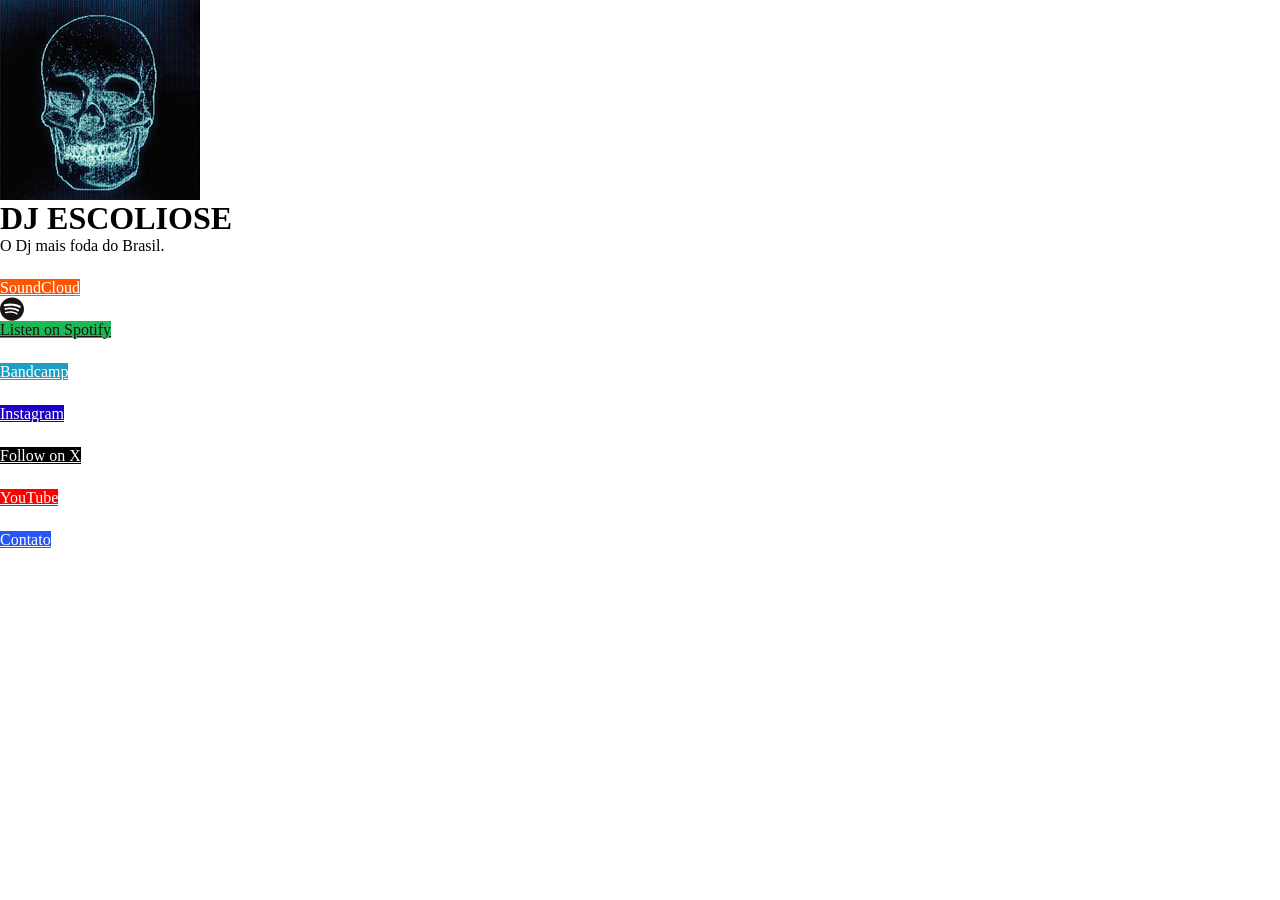
==== commit c01fb79d: "update: add basic information" ====
--- a/index.html
+++ b/index.html
@@ -7,14 +7,14 @@
   - theme-dark: Forces dark theme
 -->
 
-<html class="theme-auto" lang="en"> <!-- Update`class="theme-auto" with your preference -->
+<html class="theme-dark" lang="en"> <!-- Update`class="theme-auto" with your preference -->
 
   <head>
     <meta charset="utf-8">
     <meta name="viewport" content="width=device-width, initial-scale=1">
 
     <!-- Page Title - Change this to your name/brand (50-60 characters recommended) -->
-    <title>LittleLink</title>
+    <title>DJ ESCOLIOSE</title>
     <link rel="icon" type="image/x-icon" href="/images/avatar.png"> <!-- Update this with your own favicon -->
 
     <!-- Meta Description - Write a description (150-160 characters recommended) -->
@@ -24,386 +24,47 @@
     <meta name="keywords" content="your name, industry, and specialties">
 
     <!-- Canonical URL - Helps prevent duplicate content issues -->
-    <meta rel="canonical" href="https://yourwebsite.com">
+    <meta rel="canonical" href="https://soundcloud.com/djescoliose">
 
     <!-- Author Information -->
-    <meta name="author" content="Your Name">
+    <meta name="author" content="DJ ESCOLIOSE">
 
     <!-- Stylesheets -->
     <link rel="stylesheet" href="css/reset.css">
     <link rel="stylesheet" href="css/style.css">
     <link rel="stylesheet" href="css/brands.css">
 
-    <!-- LittleLink Extended Stylesheet (Optional) -->
-    <!-- <link rel="stylesheet" href="css/brands-extended.css"> -->
-    <!-- Learn more at https://github.com/sethcottle/littlelink-extended.
-         Remove comments if you've added LittleLink Extended dependencies -->
-
   </head>
 
 <body>
-
     <div class="container">
         <div class="column">
+            <img class="avatar avatar--rounded" src="images/avatar.png" srcset="images/avatar@2x.png 2x" alt="LittleLink">
+            <h1>DJ ESCOLIOSE</h1>
+            <p>O Dj mais foda do Brasil.</p>
+            <div class="button-stack" role="navigation">
+           
+              <!-- SoundCloud -->
+              <a class="button button-soundcloud" href="https://soundcloud.com/djescoliose" target="_blank" rel="noopener" role="button"><img class="icon" aria-hidden="true" src="images/icons/soundcloud.svg" alt="SoundCloud Logo">SoundCloud</a>
 
-            <!--
-              By default, the Avatar is rounded. Use the following:
-              - avatar--rounded: Automatically rounds the image
-              - avatar--soft: Slightly rounds the image
-              - avatar--none: Removes any rounding
-
-              Be sure to replace the src with your own image path and update the alt text
-            -->
-            <img class="avatar avatar--rounded" src="images/avatar.png" srcset="images/avatar@2x.png 2x" alt="LittleLink">
-
-            <!-- Replace with your name or brand -->
-            <h1>
-              <div>LittleLink</div>
-            </h1>
-
-            <!-- Add a short description about yourself or your brand -->
-            <p>An open source DIY Linktree alternative.</p>
-
-            <!-- All your buttons go here -->
-            <div class="button-stack" role="navigation">
-
-              <!-- Default LittleLink -->
-              <a class="button button-default" href="#" target="_blank" rel="noopener" role="button"><img class="icon" aria-hidden="true" src="images/icons/littlelink.svg" alt="LittleLink Logo">LittleLink</a>
-
-              <!-- Amazon -->
-              <a class="button button-amazon" href="#" target="_blank" rel="noopener" role="button"><img class="icon" aria-hidden="true" src="images/icons/amazon.svg" alt="Amazon Wishlist Logo">Amazon Wishlist</a>
-
-              <!-- Amazon Music -->
-              <a class="button button-amazon-music" href="#" target="_blank" rel="noopener" role="button"><img class="icon" aria-hidden="true" src="images/icons/amazon-music.svg" alt="Amazon Music Logo">Listen on Amazon Music</a>
-
-              <!-- Apple App Store -->
-              <a class="button button-appstore" href="#" target="_blank" rel="noopener" role="button"><img class="icon" aria-hidden="true" src="images/icons/apple.svg" alt="Apple Logo">Apple App Store</a>
-
-              <!-- Apple Invites -->
-              <a class="button button-invites" href="#" target="_blank" rel="noopener" role="button"><img class="icon" aria-hidden="true" src="images/icons/apple-invites.svg" alt="Apple Invites Logo">Apple Invites</a>
-
-              <!-- Apple Music -->
-              <a class="button button-apple-music" href="#" target="_blank" rel="noopener" role="button"><img class="icon" aria-hidden="true" src="images/icons/apple-music.svg" alt="Apple Music Logo">Listen on Apple Music</a>
-
-              <!-- Apple Music Alternate -->
-              <a class="button button-apple-music-alt" href="#" target="_blank" rel="noopener" role="button"><img class="icon" aria-hidden="true" src="images/icons/apple-music-alt.svg" alt="Apple Music Logo">Listen on Apple Music</a>
-
-              <!-- Apple Podcasts -->
-              <a class="button button-apple-podcasts" href="#" target="_blank" rel="noopener" role="button"><img class="icon" aria-hidden="true" src="images/icons/apple-podcasts.svg" alt="Apple Podcasts Logo">Listen on Apple Podcasts</a>
-
-              <!-- Apple Podcasts Alternate -->
-              <a class="button button-apple-podcasts-alt" href="#" target="_blank" rel="noopener" role="button"><img class="icon" aria-hidden="true" src="images/icons/apple-podcasts-alt.svg" alt="Apple Podcasts Logo">Listen on Apple Podcasts</a>
+              <!-- Spotify -->
+              <a class="button button-spotify" href="https://open.spotify.com/artist/1CHyqbLCORKxfhcNqEiguk?si=PFw57VCnSgikrBCpWVsMVw" target="_blank" rel="noopener" role="button"><img class="icon" aria-hidden="true" src="images/icons/spotify.svg" alt="Spotify Logo">Listen on Spotify</a>
 
               <!-- Bandcamp -->
-              <a class="button button-bandcamp" href="#" target="_blank" rel="noopener" role="button"><img class="icon" aria-hidden="true" src="images/icons/bandcamp.svg" alt="Bandcamp Logo">Bandcamp</a>
+              <a class="button button-bandcamp" href="https://djescoliose.bandcamp.com/" target="_blank" rel="noopener" role="button"><img class="icon" aria-hidden="true" src="images/icons/bandcamp.svg" alt="Bandcamp Logo">Bandcamp</a>
 
-              <!-- Behance -->
-              <a class="button button-behance" href="#" target="_blank" rel="noopener" role="button"><img class="icon" aria-hidden="true" src="images/icons/behance.svg" alt="Behance Logo">Behance</a>
-
-              <!-- Bluesky -->
-              <a class="button button-bluesky" href="#" target="_blank" rel="noopener" role="button"><img class="icon" aria-hidden="true" src="images/icons/bluesky.svg" alt="Bluesky Logo">Bluesky</a>
-
-              <!-- Bluesky Alt -->
-              <a class="button button-bluesky-alt" href="#" target="_blank" rel="noopener" role="button"><img class="icon" aria-hidden="true" src="images/icons/bluesky-alt.svg" alt="Bluesky Logo">Bluesky</a>
-
-              <!-- Buy Me A Coffee -->
-              <a class="button button-coffee" href="#" target="_blank" rel="noopener" role="button"><img class="icon" aria-hidden="true" src="images/icons/buy-me-a-coffee.svg" alt="Buy Me A Coffee Logo">Buy Me A Coffee</a>
-
-              <!-- Cal.com -->
-              <a class="button button-cal" href="#" target="_blank" rel="noopener" role="button"><img class="icon" aria-hidden="true" src="images/icons/cal.svg" alt="Cal.com Logo">Schedule with Cal.com</a>
-
-              <!-- Calendly -->
-              <a class="button button-calendly" href="#" target="_blank" rel="noopener" role="button"><img class="icon" aria-hidden="true" src="images/icons/calendly.svg" alt="Calendly Logo">Schedule with Calendly</a>
-
-              <!-- Cash App -->
-              <a class="button button-cash-app" href="#" target="_blank" rel="noopener" role="button"><img class="icon" aria-hidden="true" src="images/icons/cash-app-dollar.svg" alt="Cash App Logo">Cash App</a>
-
-              <!-- Dev.to -->
-              <a class="button button-dev-to" href="#" target="_blank" rel="noopener" role="button"><img class="icon" aria-hidden="true" src="images/icons/dev-to.svg" alt="Dev.to Logo">Dev.to</a>
-
-              <!-- Discogs -->
-              <a class="button button-discogs" href="#" target="_blank" rel="noopener" role="button"><img class="icon" aria-hidden="true" src="images/icons/discogs.svg" alt="Discogs Logo">Discogs</a>
-
-              <!-- Discogs Alt -->
-              <a class="button button-discogs-alt" href="#" target="_blank" rel="noopener" role="button"><img class="icon" aria-hidden="true" src="images/icons/discogs-alt.svg" alt="Discogs Logo">Discogs</a>
-
-              <!-- Discord -->
-              <a class="button button-discord" href="#" target="_blank" rel="noopener" role="button"><img class="icon" aria-hidden="true" src="images/icons/discord.svg" alt="Discord Logo">Discord</a>
-
-              <!-- Dribbble -->
-              <a class="button button-dribbble" href="#" target="_blank" rel="noopener" role="button"><img class="icon" aria-hidden="true" src="images/icons/dribbble.svg" alt="Dribbble Logo">Dribbble</a>
-
-              <!-- Etsy -->
-              <a class="button button-etsy" href="#" target="_blank" rel="noopener" role="button"><img class="icon" aria-hidden="true" src="images/icons/etsy.svg" alt="Etsy Logo">Shop on Etsy</a>
-
-              <!-- Facebook -->
-              <a class="button button-faceb" href="#" target="_blank" rel="noopener" role="button"><img class="icon" aria-hidden="true" src="images/icons/facebook.svg" alt="Facebook Logo">Find us on Facebook</a>
-
-              <!-- Facebook Messenger -->
-              <a class="button button-messenger" href="#" target="_blank" rel="noopener" role="button"><img class="icon" aria-hidden="true" src="images/icons/messenger.svg" alt="Messenger Logo">Chat on Messenger</a>
-
-              <!-- Figma -->
-              <a class="button button-figma" href="#" target="_blank" rel="noopener" role="button"><img class="icon" aria-hidden="true" src="images/icons/figma.svg" alt="Figma Logo">Figma Community</a>
-
-              <!-- Fiverr -->
-              <a class="button button-fiverr" href="#" target="_blank" rel="noopener" role="button"><img class="icon" aria-hidden="true" src="images/icons/fiverr.svg" alt="Fiverr Logo">Fiverr Gig</a>
-
-              <!-- Flickr -->
-              <a class="button button-flickr" href="#" target="_blank" rel="noopener" role="button"><img class="icon" aria-hidden="true" src="images/icons/flickr.svg" alt="Flickr Logo">Flickr</a>
-
-              <!-- GitHub -->
-              <a class="button button-github" href="#" target="_blank" rel="noopener" role="button"><img class="icon" aria-hidden="true" src="images/icons/github.svg" alt="GitHub Logo">GitHub</a>
-
-              <!-- GitLab -->
-              <a class="button button-gitlab" href="#" target="_blank" rel="noopener" role="button"><img class="icon" aria-hidden="true" src="images/icons/gitlab.svg" alt="GitLab Logo">GitLab</a>
-
-              <!-- GoFundMe -->
-              <a class="button button-gofundme" href="#" target="_blank" rel="noopener" role="button"><img class="icon" aria-hidden="true" src="images/icons/gofundme.svg" alt="GoFundMe Logo">GoFundMe</a>
-
-              <!-- Goodreads -->
-              <a class="button button-goodreads" href="#" target="_blank" rel="noopener" role="button"><img class="icon" aria-hidden="true" src="images/icons/goodreads.svg" alt="Goodreads Logo">Goodreads</a>
-
-              <!-- Google Drive -->
-              <a class="button button-google-black" href="#" target="_blank" rel="noopener" role="button"><img class="icon" aria-hidden="true" src="images/icons/google-drive.svg" alt="Google Drive Logo">View in Google Drive</a>
-
-              <!-- Google Play Store -->
-              <a class="button button-playstore" href="#" target="_blank" rel="noopener" role="button"><img class="icon" aria-hidden="true" src="images/icons/google-play.svg" alt="Google Play Store Logo">Google Play Store</a>
-
-              <!-- Google Scholar -->
-              <a class="button button-google-scholar" href="#" target="_blank" rel="noopener" role="button"><img class="icon" aria-hidden="true" src="images/icons/google-scholar.svg" alt="Google Scholar Logo">Google Scholar</a>
-
-              <!-- Hashnode -->
-              <a class="button button-hashnode" href="#" target="_blank" rel="noopener" role="button"><img class="icon" aria-hidden="true" src="images/icons/hashnode.svg" alt="Hashnode Logo">Hashnode</a>
-
-              <!-- Instagram -->
-              <a class="button button-instagram" href="#" target="_blank" rel="noopener" role="button"><img class="icon" aria-hidden="true" src="images/icons/instagram.svg" alt="Instagram Logo">Instagram</a>
-
-              <!-- Kick -->
-              <a class="button button-kick" href="#" target="_blank" rel="noopener" role="button"><img class="icon" aria-hidden="true" src="images/icons/kick.svg" alt="Kick Logo">Kick</a>
-
-              <!-- Kick Alt -->
-              <a class="button button-kick-alt" href="#" target="_blank" rel="noopener" role="button"><img class="icon" aria-hidden="true" src="images/icons/kick-alt.svg" alt="Kick Logo">Kick</a>
-
-              <!-- Kickstarter -->
-              <a class="button button-kickstarter" href="#" target="_blank" rel="noopener" role="button"><img class="icon" aria-hidden="true" src="images/icons/kickstarter.svg" alt="Kickstarter Logo">Kickstarter</a>
-
-              <!-- Kit -->
-              <a class="button button-kit" href="#" target="_blank" rel="noopener" role="button"><img class="icon" aria-hidden="true" src="images/icons/kit.svg" alt="Kit Logo">Kit</a>
-
-              <!-- Ko-fi -->
-              <a class="button button-ko-fi" href="#" target="_blank" rel="noopener" role="button"><img class="icon" aria-hidden="true" src="images/icons/ko-fi.svg" alt="Ko-fi Logo">Support me on Ko-fi</a>
-
-              <!-- Last.fm -->
-              <a class="button button-last-fm" href="#" target="_blank" rel="noopener" role="button"><img class="icon" aria-hidden="true" src="images/icons/last-fm.svg" alt="">Last.fm</a>
-
-              <!-- Letterboxd -->
-              <a class="button button-letterboxd" href="#" target="_blank" rel="noopener" role="button"><img class="icon" aria-hidden="true" src="images/icons/letterboxd.svg" alt="">Letterboxd</a>
-
-              <!-- Line -->
-              <a class="button button-line" href="#" target="_blank" rel="noopener" role="button"><img class="icon" aria-hidden="true" src="images/icons/line.svg" alt="Line Logo">Line</a>
-
-              <!-- LinkedIn -->
-              <a class="button button-linked" href="#" target="_blank" rel="noopener" role="button"><img class="icon" aria-hidden="true" src="images/icons/linkedin.svg" alt="LinkedIn Logo">LinkedIn</a>
-
-              <!-- Mailchimp -->
-              <a class="button button-mailchimp" href="#" target="_blank" rel="noopener" role="button"><img class="icon" aria-hidden="true" src="images/icons/mailchimp.svg" alt="Mailchimp Logo">Mailchimp</a>
-
-              <!-- Mastodon -->
-              <a class="button button-mastodon" href="#" target="_blank" rel="noopener" role="button"><img class="icon" aria-hidden="true" src="images/icons/mastodon.svg" alt="Mastodon Logo">Mastodon</a>
-
-              <!-- Matrix -->
-              <a class="button button-matrix" href="#" target="_blank" rel="noopener" role="button"><img class="icon" aria-hidden="true" src="images/icons/matrix.svg" alt="Matrix Logo">Matrix</a>
-
-              <!-- Medium -->
-              <a class="button button-medium" href="#" target="_blank" rel="noopener" role="button"><img class="icon" aria-hidden="true" src="images/icons/medium.svg" alt="Medium Logo">Medium</a>
-
-              <!-- Meetup -->
-              <a class="button button-meetup" href="#" target="_blank" rel="noopener" role="button"><img class="icon" aria-hidden="true" src="images/icons/meetup.svg" alt="Meetup Logo">Meetup</a>
-
-              <!-- Meetup Alt -->
-              <a class="button button-meetup-alt" href="#" target="_blank" rel="noopener" role="button"><img class="icon" aria-hidden="true" src="images/icons/meetup-alt.svg" alt="Meetup Logo">Meetup</a>
-
-              <!-- Microsoft Store -->
-              <a class="button button-microsoft" href="#" target="_blank" rel="noopener" role="button"><img class="icon" aria-hidden="true" src="images/icons/microsoft.svg" alt="Microsoft Logo">Get it from Microsoft</a>
-
-              <!-- Notion -->
-              <a class="button button-notion" href="#" target="_blank" rel="noopener" role="button"><img class="icon" aria-hidden="true" src="images/icons/notion.svg" alt="Notion Logo">Notion</a>
-
-              <!-- Obsidian -->
-              <a class="button button-obsidian" href="#" target="_blank" rel="noopener" role="button"><img class="icon" aria-hidden="true" src="images/icons/obsidian.svg" alt="Obsidian Logo">Obsidian</a>
-
-              <!-- OnlyFans -->
-              <a class="button button-onlyfans" href="#" target="_blank" rel="noopener" role="button"><img class="icon" aria-hidden="true" src="images/icons/onlyfans.svg" alt="OnlyFans Logo">OnlyFans (18+)</a>
-
-              <!-- Patreon -->
-              <a class="button button-patreon" href="#" target="_blank" rel="noopener" role="button"><img class="icon" aria-hidden="true" src="images/icons/patreon.svg" alt="Patreon Logo">Patreon</a>
-
-              <!-- PayPal -->
-              <a class="button button-paypal" href="#" target="_blank" rel="noopener" role="button"><img class="icon" aria-hidden="true" src="images/icons/paypal.svg" alt="PayPal Logo">PayPal</a>
-
-              <!-- Pinterest -->
-              <a class="button button-pinterest" href="#" target="_blank" rel="noopener" role="button"><img class="icon" aria-hidden="true" src="images/icons/pinterest.svg" alt="Pinterest Logo">Pinterest</a>
-
-              <!-- Product Hunt -->
-              <a class="button button-product-hunt" href="#" target="_blank" rel="noopener" role="button"><img class="icon" aria-hidden="true" src="images/icons/product-hunt.svg" alt="Product Hunt Logo">Product Hunt</a>
-
-              <!-- Reddit -->
-              <a class="button button-reddit" href="#" target="_blank" rel="noopener" role="button"><img class="icon" aria-hidden="true" src="images/icons/reddit.svg" alt="Reddit Logo">Reddit</a>
-
-              <!-- Shop -->
-              <a class="button button-shop" href="#" target="_blank" rel="noopener" role="button"><img class="icon" aria-hidden="true" src="images/icons/shop.svg" alt="Shop Logo">Buy with Shop</a>
-
-              <!-- Signal -->
-              <a class="button button-signal" href="#" target="_blank" rel="noopener" role="button"><img class="icon" aria-hidden="true" src="images/icons/signal.svg" alt="Signal Logo">Signal</a>
-
-              <!-- Signal Alt -->
-              <a class="button button-signal-alt" href="#" target="_blank" rel="noopener" role="button"><img class="icon" aria-hidden="true" src="images/icons/signal-alt.svg" alt="Signal Logo">Signal</a>
-
-              <!-- Slack -->
-              <a class="button button-slack" href="#" target="_blank" rel="noopener" role="button"><img class="icon" aria-hidden="true" src="images/icons/slack.svg" alt="Slack Logo">Join Slack</a>
-
-              <!-- Snapchat -->
-              <a class="button button-snapchat" href="#" target="_blank" rel="noopener" role="button"><img class="icon" aria-hidden="true" src="images/icons/snapchat.svg" alt="Snapchat Logo">Snapchat</a>
-
-              <!-- SoundCloud -->
-              <a class="button button-soundcloud" href="#" target="_blank" rel="noopener" role="button"><img class="icon" aria-hidden="true" src="images/icons/soundcloud.svg" alt="SoundCloud Logo">SoundCloud</a>
-
-              <!-- Spotify -->
-              <a class="button button-spotify" href="#" target="_blank" rel="noopener" role="button"><img class="icon" aria-hidden="true" src="images/icons/spotify.svg" alt="Spotify Logo">Listen on Spotify</a>
-
-              <!-- Spotify Alt -->
-              <a class="button button-spotify-alt" href="#" target="_blank" rel="noopener" role="button"><img class="icon" aria-hidden="true" src="images/icons/spotify-alt.svg" alt="Spotify Logo">Listen on Spotify</a>
-
-              <!-- Square -->
-              <a class="button button-square" href="#" target="_blank" rel="noopener" role="button"><img class="icon" aria-hidden="true" src="images/icons/square.svg" alt="Square Logo">Buy with Square</a>
-
-              <!-- Stack Overflow -->
-              <a class="button button-stack-overflow" href="#" target="_blank" rel="noopener" role="button"><img class="icon" aria-hidden="true" src="images/icons/stack-overflow.svg" alt="Stack Overflow Logo">Stack Overflow</a>
-
-              <!-- Steam -->
-              <a class="button button-steam" href="#" target="_blank" rel="noopener" role="button"><img class="icon" aria-hidden="true" src="images/icons/steam.svg" alt="Steam Logo">Steam</a>
-
-              <!-- Steam Alt -->
-              <a class="button button-steam-alt" href="#" target="_blank" rel="noopener" role="button"><img class="icon" aria-hidden="true" src="images/icons/steam.svg" alt="Steam Logo">Steam</a>
-
-              <!-- Strava -->
-              <a class="button button-strava" href="#" target="_blank" rel="noopener" role="button"><img class="icon" aria-hidden="true" src="images/icons/strava.svg" alt="Strava Logo">Strava</a>
-
-              <!-- Substack -->
-              <a class="button button-substack" href="#" target="_blank" rel="noopener" role="button"><img class="icon" aria-hidden="true" src="images/icons/substack.svg" alt="Substack Logo">Substack</a>
-
-              <!-- Telegram -->
-              <a class="button button-telegram" href="#" target="_blank" rel="noopener" role="button"><img class="icon" aria-hidden="true" src="images/icons/telegram.svg" alt="Telegram Logo">Telegram</a>
-
-              <!-- Threads -->
-              <a class="button button-threads" href="#" target="_blank" rel="noopener" role="button"><img class="icon" aria-hidden="true" src="images/icons/threads.svg" alt="Threads Logo">Threads</a>
-
-              <!-- Threema -->
-              <a class="button button-threema" href="#" target="_blank" rel="noopener" role="button"><img class="icon" aria-hidden="true" src="images/icons/threema.svg" alt="Threema Logo">Threema</a>
-
-              <!-- TikTok -->
-              <a class="button button-tiktok" href="#" target="_blank" rel="noopener" role="button"><img class="icon" aria-hidden="true" src="images/icons/tiktok.svg" alt="TikTok Logo">TikTok</a>
-
-              <!-- Trello -->
-              <a class="button button-trello" href="#" target="_blank" rel="noopener" role="button"><img class="icon" aria-hidden="true" src="images/icons/trello.svg" alt="Trello Logo">Trello</a>
-
-              <!-- Tumblr -->
-              <a class="button button-tumb" href="#" target="_blank" rel="noopener" role="button"><img class="icon" aria-hidden="true" src="images/icons/tumblr.svg" alt="Tumblr Logo">Tumblr</a>
-
-              <!-- Twitch -->
-              <a class="button button-twitch" href="#" target="_blank" rel="noopener" role="button"><img class="icon" aria-hidden="true" src="images/icons/twitch.svg" alt="Twitch Logo">Twitch</a>
-
-              <!-- Unsplash -->
-              <a class="button button-unsplash" href="#" target="_blank" rel="noopener" role="button"><img class="icon" aria-hidden="true" src="images/icons/unsplash.svg" alt="Unsplash Logo">Unsplash</a>
-
-              <!-- Venmo -->
-              <a class="button button-venmo" href="#" target="_blank" rel="noopener" role="button"><img class="icon" aria-hidden="true" src="images/icons/venmo.svg" alt="Venmo Logo">Venmo</a>
-
-              <!-- Vimeo -->
-              <a class="button button-vimeo" href="#" target="_blank" rel="noopener" role="button"><img class="icon" aria-hidden="true" src="images/icons/vimeo.svg" alt="Vimeo Logo">Vimeo</a>
-
-              <!-- VSCO -->
-              <a class="button button-vsco" href="#" target="_blank" rel="noopener" role="button"><img class="icon" aria-hidden="true" src="images/icons/vsco.svg" alt="VSCO Logo">VSCO</a>
-
-              <!-- WhatsApp -->
-              <a class="button button-whatsapp" href="#" target="_blank" rel="noopener" role="button"><img class="icon" aria-hidden="true" src="images/icons/whatsapp.svg" alt="WhatsApp Logo">WhatsApp</a>
-
-              <!-- WordPress -->
-              <a class="button button-wordpress" href="#" target="_blank" rel="noopener" role="button"><img class="icon" aria-hidden="true" src="images/icons/wordpress.svg" alt="WordPress Logo">WordPress</a>
+               <!-- Instagram -->
+              <a class="button button-instagram" href="https://www.instagram.com/djescoliose/" target="_blank" rel="noopener" role="button"><img class="icon" aria-hidden="true" src="images/icons/instagram.svg" alt="Instagram Logo">Instagram</a>
 
               <!-- X -->
-              <a class="button button-x" href="#" target="_blank" rel="noopener" role="button"><img class="icon" aria-hidden="true" src="images/icons/x.svg" alt="X Logo">Follow on X</a>
-
-              <!-- YouTube -->
-              <a class="button button-yt" href="#" target="_blank" rel="noopener" role="button"><img class="icon" aria-hidden="true" src="images/icons/youtube.svg" alt="YouTube Logo">YouTube</a>
-
+              <a class="button button-x" href="https://x.com/djescoliose" target="_blank" rel="noopener" role="button"><img class="icon" aria-hidden="true" src="images/icons/x.svg" alt="X Logo">Follow on X</a>
+              
               <!-- YouTube Alt -->
-              <a class="button button-yt-alt" href="#" target="_blank" rel="noopener" role="button"><img class="icon" aria-hidden="true" src="images/icons/youtube-alt.svg" alt="YouTube Logo">YouTube</a>
-
-              <!-- YouTube Music -->
-              <a class="button button-yt" href="#" target="_blank" rel="noopener" role="button"><img class="icon" aria-hidden="true" src="images/icons/youtube-music.svg" alt="YouTube Music Logo">Listen on YouTube Music</a>
-
-              <!-- Zoom -->
-              <a class="button button-zoom" href="#" target="_blank" rel="noopener" role="button"><img class="icon" aria-hidden="true" src="images/icons/zoom.svg" alt="Zoom Logo">Join Zoom Webinar</a>
-
-              <!-- Generic Blog -->
-              <a class="button button-default" href="#" target="_blank" rel="noopener" role="button"><img class="icon" aria-hidden="true" src="images/icons/generic-blog.svg" alt="Blog Icon">Read our blog</a>
-
-              <!-- Generic Calendar -->
-              <a class="button button-default" href="#" target="_blank" rel="noopener" role="button"><img class="icon" aria-hidden="true" src="images/icons/generic-calendar.svg" alt="Calendar Icon">Event RSVP</a>
-
-              <!-- Generic Cloud -->
-              <a class="button button-default" href="#" target="_blank" rel="noopener" role="button"><img class="icon" aria-hidden="true" src="images/icons/generic-cloud.svg" alt="Cloud Icon">Download File</a>
-
-              <!-- Generic Code -->
-              <a class="button button-default" href="#" target="_blank" rel="noopener" role="button"><img class="icon" aria-hidden="true" src="images/icons/generic-code.svg" alt="Code Icon">View the code</a>
-
-              <!-- Generic Computer -->
-              <a class="button button-default" href="#" target="_blank" rel="noopener" role="button"><img class="icon" aria-hidden="true" src="images/icons/generic-computer.svg" alt="Computer Icon">Homelab Setup</a>
-
-              <!-- Generic Email -->
-              <a class="button button-default" href="#" target="_blank" rel="noopener" role="button"><img class="icon" aria-hidden="true" src="images/icons/generic-email.svg" alt="Email Icon">Email Us</a>
+              <a class="button button-yt-alt" href="https://www.youtube.com/@DJESCOLIOSE" target="_blank" rel="noopener" role="button"><img class="icon" aria-hidden="true" src="images/icons/youtube-alt.svg" alt="YouTube Logo">YouTube</a>
 
               <!-- Generic Email Alt -->
-              <a class="button button-default" href="#" target="_blank" rel="noopener" role="button"><img class="icon" aria-hidden="true" src="images/icons/generic-email-alt.svg" alt="Email Icon">Email Us</a>
-
-              <!-- Generic Homepage -->
-              <a class="button button-default" href="#" target="_blank" rel="noopener" role="button"><img class="icon" aria-hidden="true" src="images/icons/generic-homepage.svg" alt="Homepage Icon">Visit Homepage</a>
-
-              <!-- Generic Map -->
-              <a class="button button-default" href="#" target="_blank" rel="noopener" role="button"><img class="icon" aria-hidden="true" src="images/icons/generic-map.svg" alt="Map Icon">Get Directions</a>
-
-              <!-- Generic Phone -->
-              <a class="button button-default" href="#" target="_blank" rel="noopener" role="button"><img class="icon" aria-hidden="true" src="images/icons/generic-phone.svg" alt="Phone Icon">Call Us</a>
-
-              <!-- Generic Review -->
-              <a class="button button-default" href="#" target="_blank" rel="noopener" role="button"><img class="icon" aria-hidden="true" src="images/icons/generic-review.svg" alt="Review Icon">Leave us a review</a>
-
-              <!-- Generic RSS -->
-              <a class="button button-default" href="#" target="_blank" rel="noopener" role="button"><img class="icon" aria-hidden="true" src="images/icons/generic-rss.svg" alt="RSS Icon">RSS Subscribe</a>
-
-              <!-- Generic Shopping Bag -->
-              <a class="button button-default" href="#" target="_blank" rel="noopener" role="button"><img class="icon" aria-hidden="true" src="images/icons/generic-shopping-bag.svg" alt="Shopping Bag Icon">Visit Our Shop</a>
-
-              <!-- Generic Shopping Tag -->
-              <a class="button button-default" href="#" target="_blank" rel="noopener" role="button"><img class="icon" aria-hidden="true" src="images/icons/generic-shopping-tag.svg" alt="Shopping Tag Icon">10% Discount</a>
-
-              <!-- Generic SMS -->
-              <a class="button button-default" href="#" target="_blank" rel="noopener" role="button"><img class="icon" aria-hidden="true" src="images/icons/generic-sms.svg" alt="SMS Icon">Send us a message</a>
-
-              <!-- Generic Website -->
-              <a class="button button-default" href="#" target="_blank" rel="noopener" role="button"><img class="icon" aria-hidden="true" src="images/icons/generic-website.svg" alt="Website Icon">Visit Website</a>
-
-              <!-- LittleLink Extended -->
-              <a class="button button-default" href="https://github.com/sethcottle/littlelink-extended" target="_blank" rel="noopener" role="button"><img class="icon" aria-hidden="true" src="images/icons/littlelink.svg" alt="LittleLink Logo">LittleLink Extended</a>
-
+              <a class="button button-default" href="mailto:djescoliose@gmail.com" target="_blank" rel="noopener" role="button"><img class="icon" aria-hidden="true" src="images/icons/generic-email-alt.svg" alt="Email Icon">Contato</a>
       </div>
-
-      <!-- Feel free to add your own footer information, including updating `privacy.html` to reflect how your LittleLink fork is set up -->
-      <footer>
-        <a href="privacy.html">Privacy Policy</a> | Build your own by forking <a href="https://littlelink.io" target="_blank" rel="noopener">LittleLink</a>
-      </footer>
-
     </div>
   </div>
 
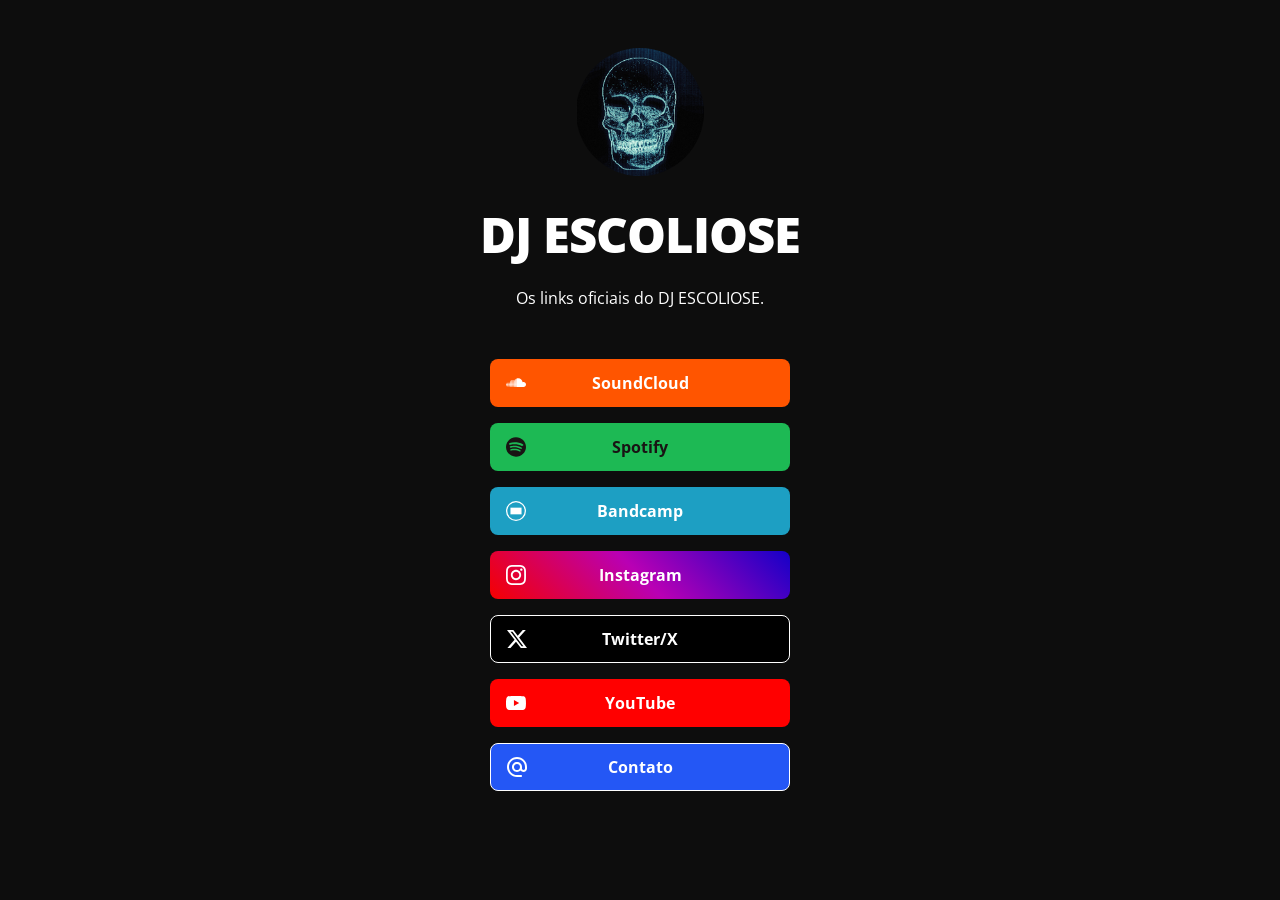
==== commit 3bf8f3fa: "update: css styling" ====
--- a/index.html
+++ b/index.html
@@ -1,35 +1,22 @@
 <!DOCTYPE html>
-
-<!--
-  To change the theme, change the class on the html tag below to one of:
-  - theme-auto: Automatically switches based on user's system preferences
-  - theme-light: Forces light theme
-  - theme-dark: Forces dark theme
--->
-
-<html class="theme-dark" lang="en"> <!-- Update`class="theme-auto" with your preference -->
+<html class="theme-dark" lang="pt-br">
 
   <head>
     <meta charset="utf-8">
     <meta name="viewport" content="width=device-width, initial-scale=1">
 
-    <!-- Page Title - Change this to your name/brand (50-60 characters recommended) -->
     <title>DJ ESCOLIOSE</title>
-    <link rel="icon" type="image/x-icon" href="/images/avatar.png"> <!-- Update this with your own favicon -->
+    <link rel="icon" type="image/x-icon" href="/images/favicon.png">
 
     <!-- Meta Description - Write a description (150-160 characters recommended) -->
-    <meta name="description" content="Replace this with your own, this appears in search results and when sharing.">
+    <meta name="description" content="DJ ESCOLIOSE. Produtor. Acesse todos os links oficiais em um só lugar.">
 
-    <!-- Keywords -->
-    <meta name="keywords" content="your name, industry, and specialties">
+    <meta name="keywords" content="DJ ESCOLIOSE, funk alternativo, funk eletrônico, dubstep brasileiro, produtor de funk, música eletrônica underground, SoundCloud funk, DJ escoliose Spotify, DJ escoliose YouTube">
 
-    <!-- Canonical URL - Helps prevent duplicate content issues -->
     <meta rel="canonical" href="https://soundcloud.com/djescoliose">
 
-    <!-- Author Information -->
     <meta name="author" content="DJ ESCOLIOSE">
 
-    <!-- Stylesheets -->
     <link rel="stylesheet" href="css/reset.css">
     <link rel="stylesheet" href="css/style.css">
     <link rel="stylesheet" href="css/brands.css">
@@ -41,14 +28,14 @@
         <div class="column">
             <img class="avatar avatar--rounded" src="images/avatar.png" srcset="images/avatar@2x.png 2x" alt="LittleLink">
             <h1>DJ ESCOLIOSE</h1>
-            <p>O Dj mais foda do Brasil.</p>
+            <p>Os links oficiais do DJ ESCOLIOSE.</p>
             <div class="button-stack" role="navigation">
            
               <!-- SoundCloud -->
               <a class="button button-soundcloud" href="https://soundcloud.com/djescoliose" target="_blank" rel="noopener" role="button"><img class="icon" aria-hidden="true" src="images/icons/soundcloud.svg" alt="SoundCloud Logo">SoundCloud</a>
 
               <!-- Spotify -->
-              <a class="button button-spotify" href="https://open.spotify.com/artist/1CHyqbLCORKxfhcNqEiguk?si=PFw57VCnSgikrBCpWVsMVw" target="_blank" rel="noopener" role="button"><img class="icon" aria-hidden="true" src="images/icons/spotify.svg" alt="Spotify Logo">Listen on Spotify</a>
+              <a class="button button-spotify" href="https://open.spotify.com/artist/1CHyqbLCORKxfhcNqEiguk?si=PFw57VCnSgikrBCpWVsMVw" target="_blank" rel="noopener" role="button"><img class="icon" aria-hidden="true" src="images/icons/spotify.svg" alt="Spotify Logo">Spotify</a>
 
               <!-- Bandcamp -->
               <a class="button button-bandcamp" href="https://djescoliose.bandcamp.com/" target="_blank" rel="noopener" role="button"><img class="icon" aria-hidden="true" src="images/icons/bandcamp.svg" alt="Bandcamp Logo">Bandcamp</a>
@@ -57,10 +44,10 @@
               <a class="button button-instagram" href="https://www.instagram.com/djescoliose/" target="_blank" rel="noopener" role="button"><img class="icon" aria-hidden="true" src="images/icons/instagram.svg" alt="Instagram Logo">Instagram</a>
 
               <!-- X -->
-              <a class="button button-x" href="https://x.com/djescoliose" target="_blank" rel="noopener" role="button"><img class="icon" aria-hidden="true" src="images/icons/x.svg" alt="X Logo">Follow on X</a>
+              <a class="button button-x" href="https://x.com/djescoliose" target="_blank" rel="noopener" role="button"><img class="icon" aria-hidden="true" src="images/icons/x.svg" alt="X Logo">Twitter/X</a>
               
               <!-- YouTube Alt -->
-              <a class="button button-yt-alt" href="https://www.youtube.com/@DJESCOLIOSE" target="_blank" rel="noopener" role="button"><img class="icon" aria-hidden="true" src="images/icons/youtube-alt.svg" alt="YouTube Logo">YouTube</a>
+              <a class="button button-yt-alt" href="https://www.youtube.com/@DJESCOLIOSE" target="_blank" rel="noopener" role="button"><img class="icon" aria-hidden="true" src="images/icons/youtube-alt.svg" alt="YouTube Logo">YouTube</a> 
 
               <!-- Generic Email Alt -->
               <a class="button button-default" href="mailto:djescoliose@gmail.com" target="_blank" rel="noopener" role="button"><img class="icon" aria-hidden="true" src="images/icons/generic-email-alt.svg" alt="Email Icon">Contato</a>
--- a/css/style.css
+++ b/css/style.css
@@ -0,0 +1,385 @@
+/*
+* LittleLink
+* https://littlelink.io
+* Free to use under the MIT license
+* http://www.opensource.org/licenses/mit-license.php
+*/
+
+/* Base Typography Settings
+–––––––––––––––––––––––––––––––––––––––––––––––––– */
+:root {
+	font-size:16px;
+}
+
+/* Grid
+  –––––––––––––––––––––––––––––––––––––––––––––––––– */
+  .container {
+	position:relative;
+	width:100%;
+	max-width:37.5rem;     				/* 600px */
+    text-align:center;
+	margin:0 auto;
+	padding:3rem 1.25rem 0 1.25rem;
+	box-sizing:border-box;
+}
+.container-left {
+	position:relative;
+	width:100%;
+	max-width:37.5rem;
+	text-align:left;
+	margin:0 auto;
+	padding:0 1.25rem 2rem;
+	box-sizing:border-box;
+}
+.container-left p {
+	margin-bottom: 1rem;  				/* 16px space between paragraphs */
+  }
+.column {
+	position:center;
+	width:100%;
+	float:center;
+	box-sizing:border-box;
+}
+/* For devices larger than 400px */
+  @media (min-width:25rem) {            /* 400px */
+    .container {
+	width:85%;
+	padding-left:0;
+	padding-right:0;
+}
+}/* For devices larger than 550px */
+  @media (min-width:34.375rem) {        /* 550px */
+    .container {
+	width:80%;
+}
+.column,.columns {
+	margin-left:0;
+}
+.column:first-child,.columns:first-child {
+	margin-left:0;
+}
+}
+
+/* Base Styles
+  –––––––––––––––––––––––––––––––––––––––––––––––––– */
+  body {
+	margin:0;
+	padding:0;
+	background-color:#ffffff;
+	color:#1a1a1a;
+	font-family:"Open Sans",system-ui;
+	font-size:1.125rem;     				/* 18px */
+    font-weight:400;
+	line-height:1.6;
+}
+
+/* Typography
+  –––––––––––––––––––––––––––––––––––––––––––––––––– */
+  h1 {
+	margin:0 0 0.5rem 0;
+	font-size:3rem;         		/* 48px */
+    font-weight:800;
+	line-height:1;
+	letter-spacing:0;
+	word-wrap:break-word;
+	overflow-wrap:break-word;
+	hyphens:auto;           		/* Delete this to remove automatic hyphen on line break */
+}
+.container p {
+	margin:0 0 2rem 0;
+}
+
+/* Base Typography Settings
+–––––––––––––––––––––––––––––––––––––––––––––––––– */
+/* Base size - 16px browser default */
+:root {
+  font-size:16px;           /* Using a 1.25 modular scale for typography */
+  --scale-0:1rem;           /* 16px */
+  --scale-1:1.25rem;        /* 20px */
+  --scale-2:1.563rem;       /* 25px */
+  --scale-3:1.953rem;       /* 31px */
+  --scale-4:2.441rem;       /* 39px */
+  --scale-5:3.052rem;       /* 49px */
+
+  /* Spacing units */
+  --spacing-xs:0.5rem;      /* 8px */
+  --spacing-s:1rem;         /* 16px */
+  --spacing-m:1.5rem;       /* 24px */
+  --spacing-l:2rem;         /* 32px */
+  --spacing-xl:3rem;        /* 48px */
+  --spacing-xxl:4rem;       /* 64px */
+}
+
+/* Avatar */
+.avatar {
+	width: 8rem;             /* 128px */
+	height: 8rem;
+	border-radius: 50%;
+	object-fit: cover;
+	background-position: center;
+	margin-bottom: var(--spacing-l);
+	margin-left: auto;
+	margin-right: auto;
+	display: block;
+  }
+
+/* Typography Scale */
+h1 {
+	margin:0 0 var(--spacing-m) 0;
+	font-size:var(--scale-5);           /* ~49px */
+  	font-weight:800;
+	line-height:1.1;
+	letter-spacing:-0.02em;
+	word-wrap:break-word;
+	overflow-wrap:break-word;
+}
+body {
+	font-size:var(--scale-1);           /* 20px */
+  	line-height:1.6;
+}
+.container p {
+	margin:0 0 var(--spacing-xl) 0;
+	font-size:var(--scale-0);
+	line-height:1.6;
+}
+
+/* Container spacing */
+.container {
+	padding:var(--spacing-xl) var(--spacing-m) 0 var(--spacing-m);
+	text-align:center;
+}
+
+/* Footer */
+footer {
+	margin:var(--spacing-xxl) 0;            /* 4rem (64px) top and bottom */
+    font-size:var(--scale-0);
+}
+
+/* Responsive adjustments */
+@media (max-width:34.375rem) {              /* 550px */
+  h1 {
+	font-size:var(--scale-4);
+}
+body {
+	font-size:var(--scale-0);
+}
+.container p {
+	font-size:var(--scale-0);
+}
+.avatar {
+	margin-bottom:var(--spacing-m);
+}
+footer {
+	margin:var(--spacing-xl) 0;         	/* 3rem (48px) top and bottom */
+}
+}
+
+/* Links
+  –––––––––––––––––––––––––––––––––––––––––––––––––– */
+  a {
+	color:#2457F5;
+	text-decoration:underline;
+}
+a:hover {
+	color:#083BDA;
+}
+
+/* Buttons
+–––––––––––––––––––––––––––––––––––––––––––––––––– */
+.button,button {
+  position: relative;
+	display:inline-flex;
+	align-items:center;
+	justify-content:center;
+	width:18.75rem;             	/* 300px */
+ 	min-height:3rem;                /* 48px */
+  	padding:0.75rem 1rem;         	/* 12px ; 16px */
+  	font-size:1rem;           	/* 16px */
+  	font-weight:700;
+	text-decoration:none;
+	white-space:normal;
+  	background-color:var(--button-background,transparent);
+	color:var(--button-text,#000000);
+	border:var(--button-border,none);
+	border-radius:0.5rem;
+	cursor:pointer;
+	box-sizing:border-box;
+	hyphens:auto;               	/* Delete this to remove automatic hyphen on line break */
+  	margin-bottom:1rem;
+	text-align:center;
+	line-height:1.3;
+}
+
+/* Icons
+–––––––––––––––––––––––––––––––––––––––––––––––––– */
+.icon {
+  position: absolute;
+  left: 1rem;
+	width:1.25rem;
+	height:1.25rem;
+	margin-right:0.5rem;
+	flex-shrink:0;
+}
+
+/* Avatar
+  –––––––––––––––––––––––––––––––––––––––––––––––––– */
+.avatar {
+	width: 8rem;             /* 128px */
+	height: 8rem;
+	object-fit: cover;
+	background-position: center;
+	margin-bottom: var(--spacing-l);
+  }
+
+   /* Modifier for no avatar rounding */
+   .avatar--none {
+	border-radius: 0%;
+  }
+
+  /* Modifier for rounded avatar */
+  .avatar--rounded {
+	border-radius: 50%;
+  }
+
+  /* Modifier for slightly rounded corners */
+  .avatar--soft {
+	border-radius: 0.5rem;   /* 8px rounded corners */
+  }
+
+/* Theme System
+  –––––––––––––––––––––––––––––––––––––––––––––––––– */
+/* Light theme is default above */
+
+/* Dark theme */
+:root.theme-dark {
+	color-scheme:dark;
+}
+:root.theme-dark :focus-visible {
+	outline: 2px solid #4899F7;
+	outline-offset: 2px;
+  }
+:root.theme-dark body {
+	background-color:#0D0D0D;
+	color:#ffffff;
+}
+:root.theme-dark a:not(.button) {
+	color:#4899F7;
+}
+:root.theme-dark a:not(.button):hover {
+	color:#7AB8FF;
+}
+
+/* Auto theme */
+:root.theme-auto {
+	color-scheme:light dark;
+}
+@media (prefers-color-scheme:dark) {
+	:root.theme-auto body {
+	background-color:#121212;
+	color:#ffffff;
+}
+:root.theme-auto :focus-visible {
+    outline: 2px solid #4899F7;
+    outline-offset: 2px;
+  }
+:root.theme-auto a:not(.button) {
+	color:#4899F7;
+}
+:root.theme-auto a:not(.button):hover {
+	color:#7AB8FF;
+}
+}
+
+/* Button Text Color Override
+    –––––––––––––––––––––––––––––––––––––––––––––––––– */
+    .button:hover,button:hover {
+	color:var(--button-text);
+}
+
+/* Responsive Typography
+  –––––––––––––––––––––––––––––––––––––––––––––––––– */
+  @media (max-width:34.375rem) {            /* 550px */
+    h1 {
+	font-size:2rem;                         /* 32px */
+	}
+	body {
+	font-size:1rem;                    		/* 16px */
+	}
+}
+
+/* Privacy Page Styles
+  –––––––––––––––––––––––––––––––––––––––––––––––––– */
+nav {
+	margin:var(--spacing-l) 0;
+	text-align:left;
+}
+section {
+	margin:var(--spacing-xl) 0;
+	text-align:left;
+}
+h2 {
+	font-size:var(--scale-3);
+	font-weight:700;
+	margin-bottom:var(--spacing-m);
+}
+h3 {
+	font-size:var(--scale-2);
+	font-weight:600;
+	margin:var(--spacing-l) 0 var(--spacing-s) 0;
+}
+ul {
+	list-style:none;
+	padding:0;
+	margin:0 0 var(--spacing-m) 0;
+}
+ul li {
+	margin-bottom:var(--spacing-xs);
+}
+
+/* Privacy page specific responsive adjustments */
+  @media (max-width:34.375rem) {
+	h2 {
+	font-size:var(--scale-2);
+	}
+	h3 {
+	font-size:var(--scale-1);
+	}
+	section {
+	margin:var(--spacing-l) 0;
+	}
+}
+
+/* Font Face Definitions
+  –––––––––––––––––––––––––––––––––––––––––––––––––– */
+@font-face {
+	font-display:swap;
+	font-family:'Open Sans';
+	font-style:normal;
+	font-weight:400;
+	src:url('../fonts/open-sans-v34-vietnamese_latin-ext_latin_hebrew_greek-ext_greek_cyrillic-ext_cyrillic-regular.eot');
+	src:url('../fonts/open-sans-v34-vietnamese_latin-ext_latin_hebrew_greek-ext_greek_cyrillic-ext_cyrillic-regular.eot?#iefix') format('embedded-opentype'),url('../fonts/open-sans-v34-vietnamese_latin-ext_latin_hebrew_greek-ext_greek_cyrillic-ext_cyrillic-regular.woff2') format('woff2'),url('../fonts/open-sans-v34-vietnamese_latin-ext_latin_hebrew_greek-ext_greek_cyrillic-ext_cyrillic-regular.woff') format('woff'),url('../fonts/open-sans-v34-vietnamese_latin-ext_latin_hebrew_greek-ext_greek_cyrillic-ext_cyrillic-regular.ttf') format('truetype'),url('../fonts/open-sans-v34-vietnamese_latin-ext_latin_hebrew_greek-ext_greek_cyrillic-ext_cyrillic-regular.svg#OpenSans') format('svg');
+}
+@font-face {
+	font-display:swap;
+	font-family:'Open Sans';
+	font-style:normal;
+	font-weight:600;
+	src:url('../fonts/open-sans-v34-vietnamese_latin-ext_latin_hebrew_greek-ext_greek_cyrillic-ext_cyrillic-600.eot');
+	src:url('../fonts/open-sans-v34-vietnamese_latin-ext_latin_hebrew_greek-ext_greek_cyrillic-ext_cyrillic-600.eot?#iefix') format('embedded-opentype'),url('../fonts/open-sans-v34-vietnamese_latin-ext_latin_hebrew_greek-ext_greek_cyrillic-ext_cyrillic-600.woff2') format('woff2'),url('../fonts/open-sans-v34-vietnamese_latin-ext_latin_hebrew_greek-ext_greek_cyrillic-ext_cyrillic-600.woff') format('woff'),url('../fonts/open-sans-v34-vietnamese_latin-ext_latin_hebrew_greek-ext_greek_cyrillic-ext_cyrillic-600.ttf') format('truetype'),url('../fonts/open-sans-v34-vietnamese_latin-ext_latin_hebrew_greek-ext_greek_cyrillic-ext_cyrillic-600.svg#OpenSans') format('svg');
+}
+@font-face {
+	font-display:swap;
+	font-family:'Open Sans';
+	font-style:normal;
+	font-weight:700;
+	src:url('../fonts/open-sans-v34-vietnamese_latin-ext_latin_hebrew_greek-ext_greek_cyrillic-ext_cyrillic-700.eot');
+	src:url('../fonts/open-sans-v34-vietnamese_latin-ext_latin_hebrew_greek-ext_greek_cyrillic-ext_cyrillic-700.eot?#iefix') format('embedded-opentype'),url('../fonts/open-sans-v34-vietnamese_latin-ext_latin_hebrew_greek-ext_greek_cyrillic-ext_cyrillic-700.woff2') format('woff2'),url('../fonts/open-sans-v34-vietnamese_latin-ext_latin_hebrew_greek-ext_greek_cyrillic-ext_cyrillic-700.woff') format('woff'),url('../fonts/open-sans-v34-vietnamese_latin-ext_latin_hebrew_greek-ext_greek_cyrillic-ext_cyrillic-700.ttf') format('truetype'),url('../fonts/open-sans-v34-vietnamese_latin-ext_latin_hebrew_greek-ext_greek_cyrillic-ext_cyrillic-700.svg#OpenSans') format('svg');
+}
+@font-face {
+	font-display:swap;
+	font-family:'Open Sans';
+	font-style:normal;
+	font-weight:800;
+	src:url('../fonts/open-sans-v34-vietnamese_latin-ext_latin_hebrew_greek-ext_greek_cyrillic-ext_cyrillic-800.eot');
+	src:url('../fonts/open-sans-v34-vietnamese_latin-ext_latin_hebrew_greek-ext_greek_cyrillic-ext_cyrillic-800.eot?#iefix') format('embedded-opentype'),url('../fonts/open-sans-v34-vietnamese_latin-ext_latin_hebrew_greek-ext_greek_cyrillic-ext_cyrillic-800.woff2') format('woff2'),url('../fonts/open-sans-v34-vietnamese_latin-ext_latin_hebrew_greek-ext_greek_cyrillic-ext_cyrillic-800.woff') format('woff'),url('../fonts/open-sans-v34-vietnamese_latin-ext_latin_hebrew_greek-ext_greek_cyrillic-ext_cyrillic-800.ttf') format('truetype'),url('../fonts/open-sans-v34-vietnamese_latin-ext_latin_hebrew_greek-ext_greek_cyrillic-ext_cyrillic-800.svg#OpenSans') format('svg');
+}
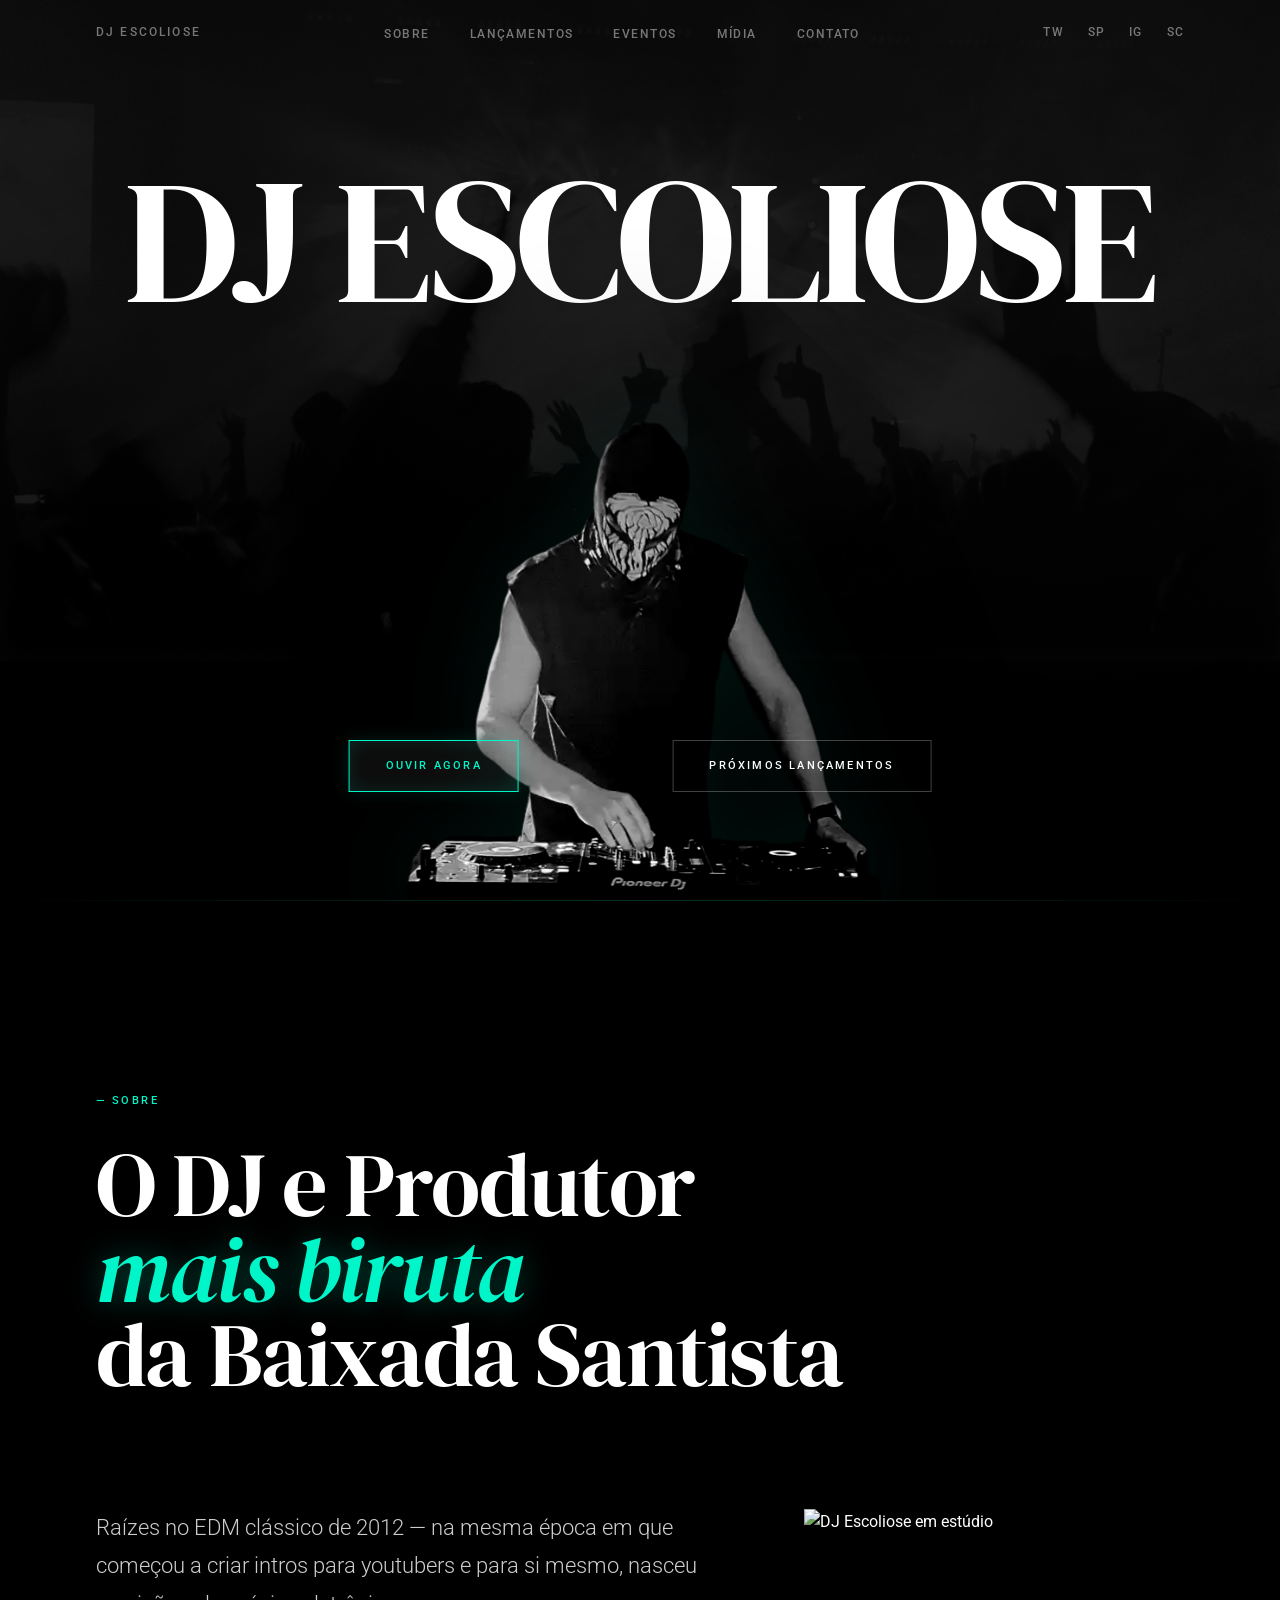
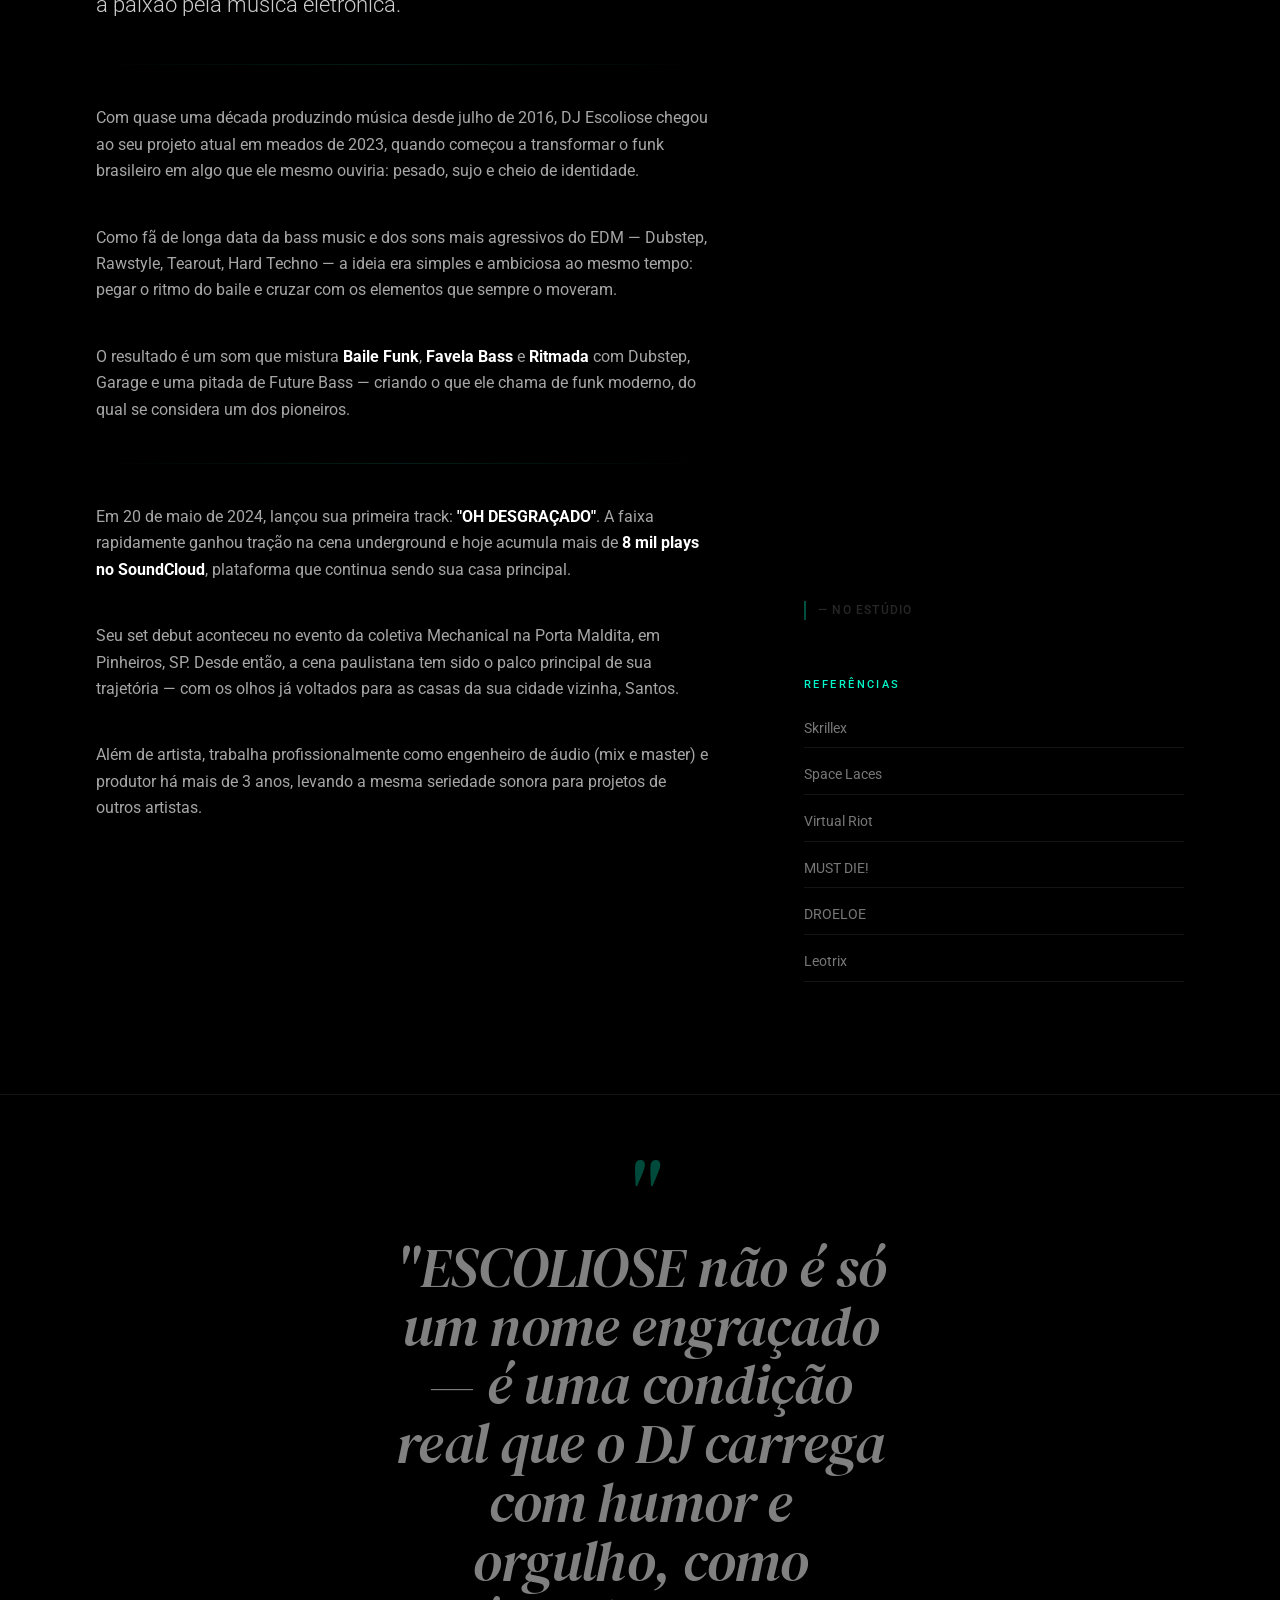
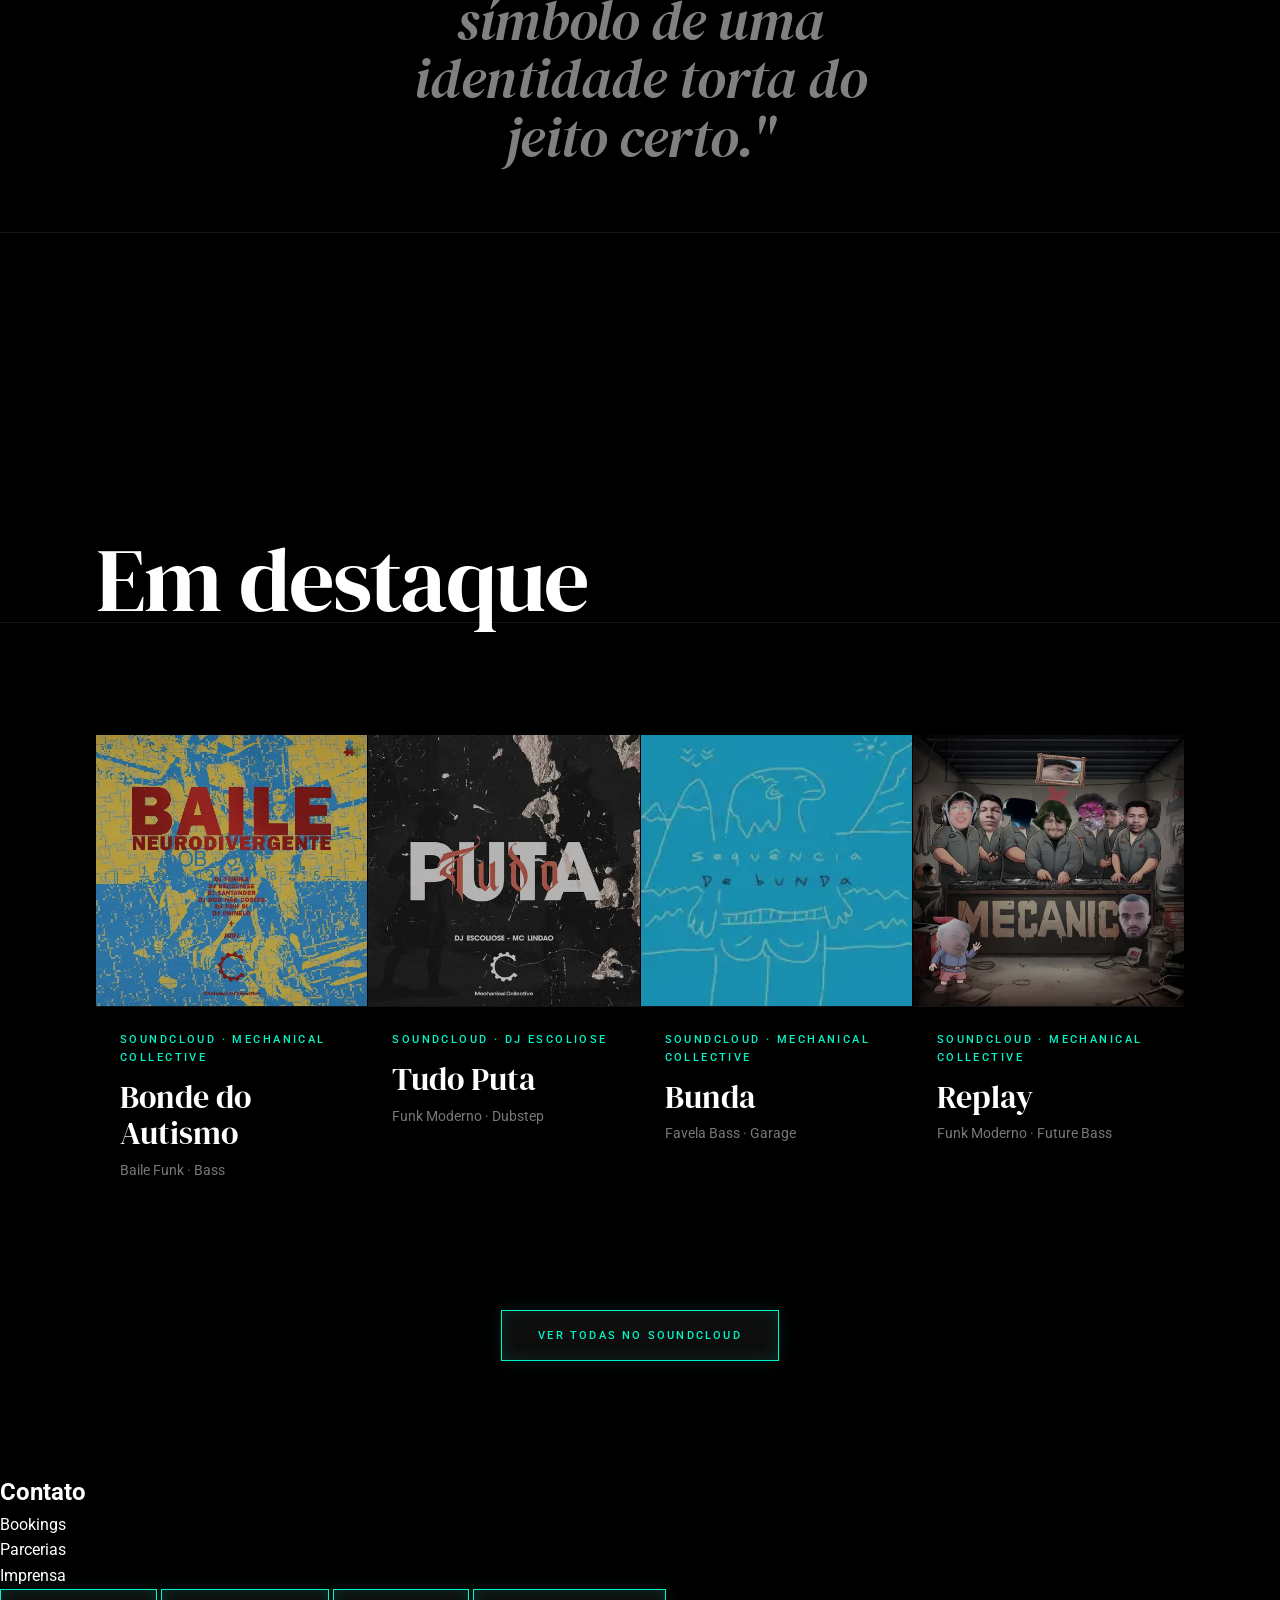
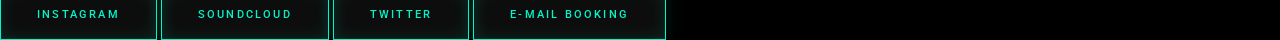
==== commit f55c76bd: "demo do site" ====
--- a/index.html
+++ b/index.html
@@ -1,60 +1,380 @@
 <!DOCTYPE html>
-<html class="theme-dark" lang="pt-br">
-
-  <head>
-    <meta charset="utf-8">
-    <meta name="viewport" content="width=device-width, initial-scale=1">
-
-    <title>DJ ESCOLIOSE</title>
-    <link rel="icon" type="image/x-icon" href="/images/favicon.png">
-
-    <!-- Meta Description - Write a description (150-160 characters recommended) -->
-    <meta name="description" content="DJ ESCOLIOSE. Produtor. Acesse todos os links oficiais em um só lugar.">
-
-    <meta name="keywords" content="DJ ESCOLIOSE, funk alternativo, funk eletrônico, dubstep brasileiro, produtor de funk, música eletrônica underground, SoundCloud funk, DJ escoliose Spotify, DJ escoliose YouTube">
-
-    <meta rel="canonical" href="https://soundcloud.com/djescoliose">
-
-    <meta name="author" content="DJ ESCOLIOSE">
-
-    <link rel="stylesheet" href="css/reset.css">
-    <link rel="stylesheet" href="css/style.css">
-    <link rel="stylesheet" href="css/brands.css">
-
-  </head>
-
+<html lang="pt-BR">
+<head>
+  <meta charset="UTF-8">
+  <meta name="viewport" content="width=device-width, initial-scale=1.0">
+  <title>DJ Escoliose </title>
+  <meta name="description" content="DJ e produtor de funk moderno da Baixada Santista. Baile Funk cruzado com Dubstep, Garage e Future Bass.">
+
+  <link rel="preconnect" href="https://fonts.googleapis.com">
+  <link rel="preconnect" href="https://fonts.gstatic.com" crossorigin>
+  <link href="https://fonts.googleapis.com/css2?family=DM+Serif+Display:ital@0;1&family=Roboto:ital,wght@0,300;0,400;0,500;0,700;1,300&display=swap" rel="stylesheet">
+
+  <link rel="stylesheet" href="global.css">
+  <link rel="stylesheet" href="style.css">
+</head>
 <body>
-    <div class="container">
-        <div class="column">
-            <img class="avatar avatar--rounded" src="images/avatar.png" srcset="images/avatar@2x.png 2x" alt="LittleLink">
-            <h1>DJ ESCOLIOSE</h1>
-            <p>Os links oficiais do DJ ESCOLIOSE.</p>
-            <div class="button-stack" role="navigation">
-           
-              <!-- SoundCloud -->
-              <a class="button button-soundcloud" href="https://soundcloud.com/djescoliose" target="_blank" rel="noopener" role="button"><img class="icon" aria-hidden="true" src="images/icons/soundcloud.svg" alt="SoundCloud Logo">SoundCloud</a>
-
-              <!-- Spotify -->
-              <a class="button button-spotify" href="https://open.spotify.com/artist/1CHyqbLCORKxfhcNqEiguk?si=PFw57VCnSgikrBCpWVsMVw" target="_blank" rel="noopener" role="button"><img class="icon" aria-hidden="true" src="images/icons/spotify.svg" alt="Spotify Logo">Spotify</a>
-
-              <!-- Bandcamp -->
-              <a class="button button-bandcamp" href="https://djescoliose.bandcamp.com/" target="_blank" rel="noopener" role="button"><img class="icon" aria-hidden="true" src="images/icons/bandcamp.svg" alt="Bandcamp Logo">Bandcamp</a>
-
-               <!-- Instagram -->
-              <a class="button button-instagram" href="https://www.instagram.com/djescoliose/" target="_blank" rel="noopener" role="button"><img class="icon" aria-hidden="true" src="images/icons/instagram.svg" alt="Instagram Logo">Instagram</a>
-
-              <!-- X -->
-              <a class="button button-x" href="https://x.com/djescoliose" target="_blank" rel="noopener" role="button"><img class="icon" aria-hidden="true" src="images/icons/x.svg" alt="X Logo">Twitter/X</a>
-              
-              <!-- YouTube Alt -->
-              <a class="button button-yt-alt" href="https://www.youtube.com/@DJESCOLIOSE" target="_blank" rel="noopener" role="button"><img class="icon" aria-hidden="true" src="images/icons/youtube-alt.svg" alt="YouTube Logo">YouTube</a> 
-
-              <!-- Generic Email Alt -->
-              <a class="button button-default" href="mailto:djescoliose@gmail.com" target="_blank" rel="noopener" role="button"><img class="icon" aria-hidden="true" src="images/icons/generic-email-alt.svg" alt="Email Icon">Contato</a>
-      </div>
+
+  <nav class="nav" role="navigation" aria-label="Navegação principal">
+    <div class="nav__inner container">
+      <a href="/" class="nav__logo texto-xs" aria-label="DJ Escoliose — página inicial">DJ ESCOLIOSE</a>
+
+      <ul class="nav__links" role="list">
+        <li><a href="#sobre" class="nav__link texto-xs">Sobre</a></li>
+        <li><a href="#lancamentos" class="nav__link texto-xs">Lançamentos</a></li>
+        <li><a href="#" class="nav__link texto-xs">Eventos</a></li>
+        <li><a href="#" class="nav__link texto-xs">Mídia</a></li>
+        <li><a href="#" class="nav__link texto-xs">Contato</a></li>
+      </ul>
+
+      <div class="nav__social" aria-label="Redes sociais">
+        <a href="https://x.com/djescoliose" class="nav__social-link texto-xs" aria-label="Twitter">TW</a>
+        <a href="https://open.spotify.com/intl-pt/artist/1CHyqbLCORKxfhcNqEiguk?si=M6FfU5L5S8-YTeRgNHsVEQ" class="nav__social-link texto-xs" aria-label="Spotify">SP</a>
+        <a href="https://instagram.com/djescoliose" class="nav__social-link texto-xs" aria-label="Instagram">IG</a>
+        <a href="https://soundcloud.com/djescoliose" target="_blank" rel="noopener" class="nav__social-link texto-xs" aria-label="SoundCloud">SC</a>
+      </div>
+
+      <button class="nav__menu-btn btn btn-primario" aria-label="Abrir menu" aria-expanded="false" aria-controls="mobile-menu">
+        <span>Menu</span>
+      </button>
     </div>
+  </nav>
+
+  <div class="mobile-menu" id="mobile-menu" aria-hidden="true" role="dialog" aria-label="Menu de navegação">
+    <div class="mobile-menu__overlay"></div>
+    <nav class="mobile-menu__panel">
+      <button class="mobile-menu__close btn btn-secundario" aria-label="Fechar menu">
+        <span>Fechar</span>
+      </button>
+      <ul class="mobile-menu__links" role="list">
+        <li><a href="#sobre" class="mobile-menu__link titulo-md">Sobre</a></li>
+        <li><a href="#lancamentos" class="mobile-menu__link titulo-md">Lançamentos</a></li>
+        <li><a href="#" class="mobile-menu__link titulo-md">Eventos</a></li>
+        <li><a href="#" class="mobile-menu__link titulo-md">Mídia</a></li>
+        <li><a href="#" class="mobile-menu__link titulo-md">Contato</a></li>
+      </ul>
+      <div class="mobile-menu__social" aria-label="Redes sociais">
+        <a href="https://x.com/djescoliose" class="nav__social-link texto-xs" aria-label="Twitter">TW</a>
+        <a href="https://open.spotify.com/intl-pt/artist/1CHyqbLCORKxfhcNqEiguk?si=M6FfU5L5S8-YTeRgNHsVEQ" class="nav__social-link texto-xs" aria-label="Spotify">SP</a>
+        <a href="https://instagram.com/djescoliose" class="nav__social-link texto-xs" aria-label="Instagram">IG</a>
+        <a href="https://soundcloud.com/djescoliose" target="_blank" rel="noopener" class="nav__social-link texto-xs" aria-label="SoundCloud">SC</a>
+      </div>
+    </nav>
   </div>
 
+  <main>
+
+    <section class="hero" id="inicio" aria-label="DJ Escoliose — Hero">
+      <div class="hero__bg" aria-hidden="true">
+        <img
+          src="./assets/dj_escoliose_fundo.png"
+          alt=""
+          class="hero__bg-img"
+          loading="eager"
+          fetchpriority="high"
+        >
+        <!-- <div class="hero__smoke" aria-hidden="true">
+          <div class="hero__smoke-layer hero__smoke-layer--1"></div>
+          <div class="hero__smoke-layer hero__smoke-layer--2"></div>
+          <div class="hero__smoke-layer hero__smoke-layer--3"></div>
+        </div>
+        <div class="hero__scan" aria-hidden="true"></div> -->
+      </div>
+
+      <div class="hero__content container">
+        <div class="hero__titulo-wrap" aria-hidden="true">
+          <h1 class="hero__titulo titulo-2xl">DJ ESCOLIOSE</h1>
+        </div>
+
+        <div class="hero__artista" aria-hidden="true">
+          <img
+            src="./assets/dj_escoliose_baixada_santista.webp"
+            alt="DJ Escoliose performando com máscara"
+            class="hero__artista-img"
+            loading="eager"
+            fetchpriority="high"
+          >
+        </div>
+      </div>
+      <div class="hero__actions-overlay">
+        <div class="hero__actions">
+          <a href="https://soundcloud.com/djescoliose" target="_blank" rel="noopener" class="btn btn-primario">
+            <span>Ouvir Agora</span>
+          </a>
+          <a href="#lancamentos" class="btn btn-secundario">
+            <span>Próximos Lançamentos</span>
+          </a>
+        </div>
+      </div>    
+    </section>
+
+    <section class="sobre" id="sobre" aria-label="Sobre DJ Escoliose">
+      <div class="sobre__intro container">
+        <p class="auxiliar">— Sobre</p>
+        <h2 class="sobre__headline titulo-xl">
+          O DJ e Produtor<br>
+          <em>mais biruta</em><br>
+          da Baixada Santista
+        </h2>
+      </div>
+
+      <div class="sobre__corpo container">
+        <div class="sobre__col-texto">
+          <p class="texto-xl sobre__lead">
+            Raízes no EDM clássico de 2012 — na mesma época em que começou a criar intros para
+            youtubers e para si mesmo, nasceu a paixão pela música eletrônica.
+          </p>
+
+          <div class="divisor sobre__divisor"></div>
+
+          <p class="texto-md sobre__paragrafo">
+            Com quase uma década produzindo música desde julho de 2016, DJ Escoliose chegou ao seu
+            projeto atual em meados de 2023, quando começou a transformar o funk brasileiro em algo
+            que ele mesmo ouviria: pesado, sujo e cheio de identidade.
+          </p>
+          <p class="texto-md sobre__paragrafo">
+            Como fã de longa data da bass music e dos sons mais agressivos do EDM —
+            Dubstep, Rawstyle, Tearout, Hard Techno — a ideia era simples e ambiciosa ao mesmo
+            tempo: pegar o ritmo do baile e cruzar com os elementos que sempre o moveram.
+          </p>
+          <p class="texto-md sobre__paragrafo">
+            O resultado é um som que mistura <strong class="neon">Baile Funk</strong>,
+            <strong class="neon">Favela Bass</strong> e <strong class="neon">Ritmada</strong>
+            com Dubstep, Garage e uma pitada de Future Bass — criando o que ele chama de
+            funk moderno, do qual se considera um dos pioneiros.
+          </p>
+
+          <div class="divisor sobre__divisor"></div>
+
+          <p class="texto-md sobre__paragrafo">
+            Em 20 de maio de 2024, lançou sua primeira track: <strong>"OH DESGRAÇADO"</strong>.
+            A faixa rapidamente ganhou tração na cena underground e hoje acumula mais de
+            <strong class="neon">8 mil plays no SoundCloud</strong>, plataforma que continua
+            sendo sua casa principal.
+          </p>
+          <p class="texto-md sobre__paragrafo">
+            Seu set debut aconteceu no evento da coletiva Mechanical na Porta Maldita, em Pinheiros,
+            SP. Desde então, a cena paulistana tem sido o palco principal de sua trajetória —
+            com os olhos já voltados para as casas da sua cidade vizinha, Santos.
+          </p>
+          <p class="texto-md sobre__paragrafo">
+            Além de artista, trabalha profissionalmente como engenheiro de áudio (mix e master) e
+            produtor há mais de 3 anos, levando a mesma seriedade sonora para projetos de outros artistas.
+          </p>
+        </div>
+
+        <aside class="sobre__col-lateral" aria-label="Fotos e referências">
+          <figure class="sobre__foto sobre__foto--principal">
+            <img
+              src="https://placehold.co/520x680/0a0a0a/00f5c8?text=FOTO+ARTISTA"
+              alt="DJ Escoliose em estúdio"
+              loading="eager"
+              width="520"
+              height="680"
+            >
+            <figcaption class="texto-xs">— No estúdio</figcaption>
+          </figure>
+
+          <div class="sobre__refs">
+            <p class="auxiliar">Referências</p>
+            <ul class="sobre__refs-lista texto-sm" aria-label="Artistas referência">
+              <li>Skrillex</li>
+              <li>Space Laces</li>
+              <li>Virtual Riot</li>
+              <li>MUST DIE!</li>
+              <li>DROELOE</li>
+              <li>Leotrix</li>
+            </ul>
+          </div>
+        </aside>
+      </div>
+
+      <!-- <div class="sobre__shows container">
+        <p class="auxiliar sobre__shows-label">— Shows & Eventos</p>
+        <div class="sobre__shows-grid" role="list" aria-label="Fotos de shows">
+          <figure class="sobre__show-item" role="listitem">
+            <img
+              src="https://placehold.co/480x320/0a0a0a/00f5c8?text=SHOW+01"
+              alt="DJ Escoliose no evento Mechanical — Porta Maldita, SP"
+              loading="lazy"
+              width="480"
+              height="320"
+            >
+            <figcaption class="texto-xs">Mechanical — Porta Maldita, SP</figcaption>
+          </figure>
+          <figure class="sobre__show-item" role="listitem">
+            <img
+              src="https://placehold.co/480x320/0a0a0a/00f5c8?text=SHOW+02"
+              alt="DJ Escoliose em performance"
+              loading="lazy"
+              width="480"
+              height="320"
+            >
+            <figcaption class="texto-xs">Set ao vivo — São Paulo</figcaption>
+          </figure>
+          <figure class="sobre__show-item" role="listitem">
+            <img
+              src="https://placehold.co/480x320/0a0a0a/00f5c8?text=SHOW+03"
+              alt="DJ Escoliose em performance noturna"
+              loading="lazy"
+              width="480"
+              height="320"
+            >
+            <figcaption class="texto-xs">Bass night — underground SP</figcaption>
+          </figure>
+        </div>
+      </div> -->
+
+      <div class="sobre__extra container">
+        <blockquote class="sobre__quote">
+          <p class="titulo-lg">
+            "ESCOLIOSE não é só um nome engraçado — é uma condição real que o DJ carrega
+            com humor e orgulho, como símbolo de uma identidade torta do jeito certo."
+          </p>
+        </blockquote>
+      </div>
+    </section>
+
+    <section class="lancamentos" id="lancamentos" aria-label="Lançamentos e músicas em destaque">
+      <div class="lancamentos__cabecalho container">
+        <h2 class="titulo-xl lancamentos__titulo">Em destaque</h2>
+      </div>
+
+      <div class="lancamentos__grid container" role="list" aria-label="Lista de músicas">
+
+        <article class="track" role="listitem">
+          <a href="https://soundcloud.com/mechanicalcollective/bonde-do-autismo" target="_blank" rel="noopener" class="track__link" aria-label="Ouvir Bonde do Autismo no SoundCloud">
+            <div class="track__thumb" aria-hidden="true">
+              <img
+                src="./assets/bonde_do_autismo_dj_escoliose_jooj.webp"
+                alt="Capa de Bonde do Autismo"
+                loading="lazy"
+                width="480"
+                height="480"
+              >
+              <div class="track__play-overlay" aria-hidden="true">
+                <svg class="track__play-icon" viewBox="0 0 24 24" fill="currentColor" aria-hidden="true" width="42" height="42">
+                  <path d="M8 5v14l11-7z"/>
+                </svg>
+              </div>
+              <div class="track__glow" aria-hidden="true"></div>
+            </div>
+            <div class="track__info">
+              <p class="auxiliar track__plataforma">SoundCloud · Mechanical Collective</p>
+              <h3 class="titulo-md track__nome">Bonde do Autismo</h3>
+              <p class="texto-sm track__genero">Baile Funk · Bass</p>
+            </div>
+          </a>
+        </article>
+
+        <article class="track" role="listitem">
+          <a href="https://soundcloud.com/djescoliose/tudo-puta" target="_blank" rel="noopener" class="track__link" aria-label="Ouvir Tudo Puta no SoundCloud">
+            <div class="track__thumb" aria-hidden="true">
+              <img
+                src="./assets/tudo_puta_dj_escoliose_mc_lindao.webp"
+                alt="Capa de Tudo Puta"
+                loading="lazy"
+                width="480"
+                height="480"
+              >
+              <div class="track__play-overlay" aria-hidden="true">
+                <svg class="track__play-icon" viewBox="0 0 24 24" fill="currentColor" aria-hidden="true" width="42" height="42">
+                  <path d="M8 5v14l11-7z"/>
+                </svg>
+              </div>
+              <div class="track__glow" aria-hidden="true"></div>
+            </div>
+            <div class="track__info">
+              <p class="auxiliar track__plataforma">SoundCloud · DJ Escoliose</p>
+              <h3 class="titulo-md track__nome">Tudo Puta</h3>
+              <p class="texto-sm track__genero">Funk Moderno · Dubstep</p>
+            </div>
+          </a>
+        </article>
+
+        <article class="track" role="listitem">
+          <a href="https://soundcloud.com/mechanicalcollective/bunda" target="_blank" rel="noopener" class="track__link" aria-label="Ouvir Bunda no SoundCloud">
+            <div class="track__thumb" aria-hidden="true">
+              <img
+                src="./assets/sequencia_de_bunda_dj_escoliose_tena_dj_mofo.webp"
+                alt="Capa de Bunda"
+                loading="lazy"
+                width="480"
+                height="480"
+              >
+              <div class="track__play-overlay" aria-hidden="true">
+                <svg class="track__play-icon" viewBox="0 0 24 24" fill="currentColor" aria-hidden="true" width="36" height="36">
+                  <path d="M8 5v14l11-7z"/>
+                </svg>
+              </div>
+              <div class="track__glow" aria-hidden="true"></div>
+            </div>
+            <div class="track__info">
+              <p class="auxiliar track__plataforma">SoundCloud · Mechanical Collective</p>
+              <h3 class="titulo-md track__nome">Bunda</h3>
+              <p class="texto-sm track__genero">Favela Bass · Garage</p>
+            </div>
+          </a>
+        </article>
+
+        <article class="track" role="listitem">
+          <a href="https://soundcloud.com/mechanicalcollective/replay" target="_blank" rel="noopener" class="track__link" aria-label="Ouvir Replay no SoundCloud">
+            <div class="track__thumb" aria-hidden="true">
+              <img
+                src="./assets/replay_dj_escoliose_tena.webp"
+                alt="Capa de Replay"
+                loading="lazy"
+                width="480"
+                height="480"
+              >
+              <div class="track__play-overlay" aria-hidden="true">
+                <svg class="track__play-icon" viewBox="0 0 24 24" fill="currentColor" aria-hidden="true" width="36" height="36">
+                  <path d="M8 5v14l11-7z"/>
+                </svg>
+              </div>
+              <div class="track__glow" aria-hidden="true"></div>
+            </div>
+            <div class="track__info">
+              <p class="auxiliar track__plataforma">SoundCloud · Mechanical Collective</p>
+              <h3 class="titulo-md track__nome">Replay</h3>
+              <p class="texto-sm track__genero">Funk Moderno · Future Bass</p>
+            </div>
+          </a>
+        </article>
+
+      </div>
+
+      <div class="lancamentos__cta container">
+        <a href="https://soundcloud.com/djescoliose" target="_blank" rel="noopener" class="btn btn-primario">
+          <span>Ver todas no SoundCloud</span>
+        </a>
+      </div>
+    </section>
+    <section>
+      <h2>Contato</h2>
+      <ul>
+        <li>Bookings</li>
+        <li>Parcerias</li>
+        <li>Imprensa</li>
+      </ul>
+      <div>
+        <a href="https://soundcloud.com/djescoliose" target="_blank" rel="noopener" class="btn btn-primario">
+            <span>Instagram</span>
+          </a>
+          <a href="https://soundcloud.com/djescoliose" target="_blank" rel="noopener" class="btn btn-primario">
+            <span>Soundcloud</span>
+          </a>
+          <a href="https://soundcloud.com/djescoliose" target="_blank" rel="noopener" class="btn btn-primario" aria-label="Twitter">
+            <span>Twitter</span>
+          </a>
+          <a href="https://soundcloud.com/djescoliose" target="_blank" rel="noopener" class="btn btn-primario">
+            <span>E-mail booking</span>
+          </a>
+
+      </div>
+    </section>
+  </main>
+
+  <script src="script.js" defer></script>
 </body>
-
 </html>
--- a/global.css
+++ b/global.css
@@ -0,0 +1,241 @@
+@import url('https://fonts.googleapis.com/css2?family=DM+Serif+Display:ital@0;1&family=Roboto:ital,wght@0,300;0,400;0,500;0,700;1,300&display=swap');
+
+:root {
+  --preto: #000000;
+  --branco: #ffffff;
+  --neon: #00f5c8;
+  --neon-dim: #00c9a7;
+  --neon-dark: #004d3f;
+  --neon-glow: rgba(0, 245, 200, 0.12);
+  --neon-glow-forte: rgba(0, 245, 200, 0.35);
+  --cinza-escuro: #0a0a0a;
+  --cinza-medio: #111111;
+  --cinza-sutil: #1c1c1c;
+  --cinza-texto: #777777;
+  --cinza-borda: rgba(255,255,255,0.08);
+
+  --fonte-titulo: 'DM Serif Display', Georgia, serif;
+  --fonte-corpo: 'Roboto', Helvetica, sans-serif;
+
+  --px-mobile: 1.25rem;
+  --px-tablet: 3rem;
+  --px-desktop: 6rem;
+
+  --gap-2xs: 0.25rem;
+  --gap-xs: 0.5rem;
+  --gap-sm: 1rem;
+  --gap-md: 1.5rem;
+  --gap-lg: 2.5rem;
+  --gap-xl: 4rem;
+  --gap-2xl: 7rem;
+  --gap-3xl: 12rem;
+
+  --transicao: 0.35s cubic-bezier(0.4, 0, 0.2, 1);
+  --transicao-rapida: 0.18s cubic-bezier(0.4, 0, 0.2, 1);
+}
+
+*, *::before, *::after {
+  box-sizing: border-box;
+  margin: 0;
+  padding: 0;
+}
+
+html {
+  scroll-behavior: smooth;
+  -webkit-font-smoothing: antialiased;
+  -moz-osx-font-smoothing: grayscale;
+}
+
+body {
+  background-color: var(--preto);
+  color: var(--branco);
+  font-family: var(--fonte-corpo);
+  font-size: 1rem;
+  line-height: 1.6;
+  overflow-x: hidden;
+}
+
+img { max-width: 100%; display: block; }
+a { color: inherit; text-decoration: none; }
+ul, ol { list-style: none; }
+button { cursor: pointer; }
+
+.container {
+  width: 100%;
+  padding-left: var(--px-mobile);
+  padding-right: var(--px-mobile);
+  margin-left: auto;
+  margin-right: auto;
+}
+
+@media (min-width: 768px) {
+  .container {
+    padding-left: var(--px-tablet);
+    padding-right: var(--px-tablet);
+  }
+}
+
+@media (min-width: 1200px) {
+  .container {
+    padding-left: var(--px-desktop);
+    padding-right: var(--px-desktop);
+    max-width: 1600px;
+  }
+}
+
+.titulo-2xl {
+  font-family: var(--fonte-titulo);
+  font-size: clamp(3.7rem, 14vw, 11rem);
+  font-weight: 400;
+  line-height: 0.88;
+  letter-spacing: -0.025em;
+  color: var(--branco);
+}
+
+.titulo-xl {
+  font-family: var(--fonte-titulo);
+  font-size: clamp(2.75rem, 7vw, 6rem);
+  font-weight: 400;
+  line-height: 0.95;
+  letter-spacing: -0.02em;
+  color: var(--branco);
+}
+
+.titulo-lg {
+  font-family: var(--fonte-titulo);
+  font-size: clamp(2rem, 4.5vw, 3.5rem);
+  font-weight: 400;
+  line-height: 1.05;
+  letter-spacing: -0.01em;
+  color: var(--branco);
+}
+
+.titulo-md {
+  font-family: var(--fonte-titulo);
+  font-size: clamp(1.4rem, 2.8vw, 2rem);
+  font-weight: 400;
+  line-height: 1.15;
+  color: var(--branco);
+}
+
+.titulo-sm {
+  font-family: var(--fonte-titulo);
+  font-size: clamp(1.1rem, 2vw, 1.5rem);
+  font-weight: 400;
+  line-height: 1.25;
+  color: var(--branco);
+}
+
+.texto-xl {
+  font-family: var(--fonte-corpo);
+  font-size: clamp(1.1rem, 1.8vw, 1.375rem);
+  font-weight: 300;
+  line-height: 1.75;
+  color: var(--branco);
+}
+
+.texto-md {
+  font-family: var(--fonte-corpo);
+  font-size: 1rem;
+  font-weight: 400;
+  line-height: 1.65;
+}
+
+.texto-sm {
+  font-family: var(--fonte-corpo);
+  font-size: 0.875rem;
+  font-weight: 400;
+  line-height: 1.55;
+  color: var(--cinza-texto);
+}
+
+.texto-xs {
+  font-family: var(--fonte-corpo);
+  font-size: 0.75rem;
+  font-weight: 500;
+  letter-spacing: 0.1em;
+  text-transform: uppercase;
+  color: var(--cinza-texto);
+}
+
+.auxiliar {
+  font-family: var(--fonte-corpo);
+  font-size: 0.6875rem;
+  font-weight: 500;
+  letter-spacing: 0.22em;
+  text-transform: uppercase;
+  color: var(--neon);
+}
+
+.neon { color: var(--neon); }
+
+.neon-glow {
+  color: var(--neon);
+  text-shadow:
+    0 0 8px var(--neon),
+    0 0 25px rgba(0, 245, 200, 0.6),
+    0 0 55px rgba(0, 245, 200, 0.25);
+}
+
+.btn {
+  display: inline-flex;
+  align-items: center;
+  justify-content: center;
+  gap: 0.5rem;
+  padding: 1rem 2.25rem;
+  font-family: var(--fonte-corpo);
+  font-size: 0.6875rem;
+  font-weight: 500;
+  letter-spacing: 0.2em;
+  text-transform: uppercase;
+  border: none;
+  position: relative;
+  overflow: hidden;
+  transition: all var(--transicao);
+  white-space: nowrap;
+}
+
+.btn-primario {
+  background-color: #ffffff0d;
+  color: var(--neon);
+  border: 1px solid var(--neon);
+  box-shadow: 0 0 18px var(--neon-glow), inset 0 0 18px var(--neon-glow);
+}
+
+.btn-primario::after {
+  content: '';
+  position: absolute;
+  inset: 0;
+  background: var(--neon);
+  transform: translateX(-101%);
+  transition: transform var(--transicao);
+  z-index: 0;
+}
+
+.btn-primario:hover {
+  color: var(--preto);
+  box-shadow: 0 0 35px rgba(0,245,200,0.6), 0 0 70px rgba(0,245,200,0.25);
+}
+
+.btn-primario:hover::after { transform: translateX(0); }
+
+.btn-primario > * { position: relative; z-index: 1; }
+.btn-primario span { position: relative; z-index: 1; }
+
+.btn-secundario {
+  background: transparent;
+  color: var(--branco);
+  border: 1px solid rgba(255,255,255,0.25);
+}
+
+.btn-secundario:hover {
+  border-color: rgba(255,255,255,0.7);
+  background: rgba(255,255,255,0.04);
+  box-shadow: 0 0 25px rgba(255,255,255,0.08);
+}
+
+.divisor {
+  width: 100%;
+  height: 1px;
+  background: linear-gradient(to right, transparent, rgba(0,245,200,0.25), transparent);
+}
--- a/style.css
+++ b/style.css
@@ -0,0 +1,681 @@
+.nav {
+  position: fixed;
+  top: 0;
+  left: 0;
+  right: 0;
+  z-index: 100;
+  padding: 1.25rem 0;
+  transition: background var(--transicao), padding var(--transicao);
+}
+
+.nav.scrolled {
+  background: rgba(0,0,0,0.92);
+  backdrop-filter: blur(12px);
+  -webkit-backdrop-filter: blur(12px);
+  padding: 0.875rem 0;
+  border-bottom: 1px solid var(--cinza-borda);
+}
+
+.nav__inner {
+  display: flex;
+  align-items: center;
+  justify-content: space-between;
+  gap: 1rem;
+}
+
+.nav__logo {
+  letter-spacing: 0.18em;
+  transition: color var(--transicao);
+  flex-shrink: 0;
+}
+
+.nav__logo:hover { color: var(--neon); }
+
+.nav__links {
+  display: none;
+  align-items: center;
+  gap: 2.5rem;
+}
+
+.nav__link {
+  color: var(--cinza-texto);
+  letter-spacing: 0.12em;
+  transition: color var(--transicao);
+  position: relative;
+}
+
+.nav__link::after {
+  content: '';
+  position: absolute;
+  bottom: -2px;
+  left: 0;
+  width: 0;
+  height: 1px;
+  background: var(--neon);
+  transition: width var(--transicao);
+  box-shadow: 0 0 6px var(--neon);
+}
+
+.nav__link:hover { color: var(--branco); }
+.nav__link:hover::after { width: 100%; }
+
+.nav__social {
+  display: none;
+  align-items: center;
+  gap: 1.5rem;
+}
+
+.nav__social-link {
+  color: var(--cinza-texto);
+  letter-spacing: 0.1em;
+  transition: color var(--transicao);
+}
+
+.nav__social-link:hover { color: var(--neon); }
+
+.nav__menu-btn { display: flex; }
+
+@media (min-width: 1024px) {
+  .nav__links { display: flex; }
+  .nav__social { display: flex; }
+  .nav__menu-btn { display: none; }
+}
+
+.mobile-menu {
+  position: fixed;
+  inset: 0;
+  z-index: 200;
+  pointer-events: none;
+  visibility: hidden;
+}
+
+.mobile-menu.aberto {
+  pointer-events: auto;
+  visibility: visible;
+}
+
+.mobile-menu__overlay {
+  position: absolute;
+  inset: 0;
+  background: rgba(0,0,0,0.6);
+  opacity: 0;
+  transition: opacity var(--transicao);
+  backdrop-filter: blur(4px);
+  -webkit-backdrop-filter: blur(4px);
+}
+
+.mobile-menu.aberto .mobile-menu__overlay { opacity: 1; }
+
+.mobile-menu__panel {
+  position: absolute;
+  top: 0;
+  right: 0;
+  bottom: 0;
+  width: min(380px, 88vw);
+  background: var(--cinza-escuro);
+  border-left: 1px solid rgba(0,245,200,0.12);
+  padding: 2rem 2rem 3rem;
+  display: flex;
+  flex-direction: column;
+  gap: 3rem;
+  transform: translateX(100%);
+  transition: transform 0.4s cubic-bezier(0.4, 0, 0.2, 1);
+  box-shadow: -20px 0 60px rgba(0,0,0,0.8);
+}
+
+.mobile-menu.aberto .mobile-menu__panel { transform: translateX(0); }
+
+.mobile-menu__close { align-self: flex-end; }
+
+.mobile-menu__links {
+  display: flex;
+  flex-direction: column;
+  gap: 0.25rem;
+  flex: 1;
+}
+
+.mobile-menu__link {
+  display: block;
+  padding: 0.875rem 0;
+  color: var(--cinza-texto);
+  border-bottom: 1px solid var(--cinza-borda);
+  transition: color var(--transicao), padding-left var(--transicao);
+}
+
+.mobile-menu__link:hover {
+  color: var(--neon);
+  padding-left: 0.75rem;
+}
+
+.mobile-menu__social {
+  display: flex;
+  gap: 1.5rem;
+}
+
+.hero {
+  position: relative;
+  width: 100%;
+  min-height: 100svh;
+  min-height: 100vh;
+  display: flex;
+  flex-direction: column;
+  justify-content: flex-end;
+  overflow: hidden;
+}
+
+.hero__bg {
+  position: absolute;
+  inset: 0;
+  z-index: 0;
+}
+
+.hero__bg-img {
+  width: 100%;
+  height: 100%;
+  object-fit: cover;
+  object-position: center center;
+  filter: grayscale(1) brightness(0.25);
+}
+
+.hero__smoke {
+  position: absolute;
+  inset: 0;
+  pointer-events: none;
+}
+
+.hero__smoke-layer {
+  position: absolute;
+  inset: 0;
+  background: radial-gradient(ellipse 80% 60% at 50% 80%, rgba(0,245,200,0.04) 0%, transparent 70%);
+}
+
+.hero__smoke-layer--1 {
+  background: radial-gradient(ellipse 100% 80% at 30% 100%, rgba(0,0,0,0.9) 0%, transparent 60%);
+  animation: fumo1 8s ease-in-out infinite alternate;
+}
+
+.hero__smoke-layer--2 {
+  background: radial-gradient(ellipse 70% 50% at 70% 90%, rgba(0,245,200,0.06) 0%, transparent 65%);
+  animation: fumo2 11s ease-in-out infinite alternate;
+}
+
+.hero__smoke-layer--3 {
+  background: radial-gradient(ellipse 50% 40% at 50% 50%, rgba(0,0,0,0.5) 0%, transparent 70%);
+  animation: fumo3 14s ease-in-out infinite alternate;
+}
+
+@keyframes fumo1 {
+  from { transform: translate(-3%, 2%) scale(1.02); opacity: 0.8; }
+  to   { transform: translate(3%, -2%) scale(0.98); opacity: 1; }
+}
+
+@keyframes fumo2 {
+  from { transform: translate(4%, -3%) scale(0.97); opacity: 0.6; }
+  to   { transform: translate(-4%, 3%) scale(1.03); opacity: 1; }
+}
+
+@keyframes fumo3 {
+  from { transform: scale(1); opacity: 0.7; }
+  to   { transform: scale(1.05); opacity: 0.9; }
+}
+
+.hero__content {
+  position: relative;
+  z-index: 1;
+  width: 100%;
+  height: 96dvh;
+  padding-bottom: 5rem;
+  padding-top: 8rem;
+  display: flex;
+  justify-content: center;
+}
+
+.hero__titulo-wrap {
+  position: relative;
+  z-index: 1;
+  overflow: hidden;
+  margin-bottom: -0.15em;
+}
+
+.hero__titulo {
+  display: block;
+  mix-blend-mode: normal;
+  text-shadow: none;
+  animation: revelaHero 1.2s cubic-bezier(0.16, 1, 0.3, 1) 0.2s both;
+}
+
+@keyframes revelaHero {
+  from { opacity: 0; transform: translateY(40px); }
+  to   { opacity: 1; transform: translateY(0); }
+}
+
+.hero__artista {
+  position: absolute;
+  bottom: 0;
+  left: 50%;
+  transform: translateX(-50%);
+  width: clamp(320px, 38vw, 520px);
+  z-index: 2;
+  pointer-events: none;
+  filter: drop-shadow(0 0 40px rgba(0,245,200,0.08)) drop-shadow(0 -20px 80px rgba(0,0,0,0.9));
+  animation: revelaArtista 1.4s cubic-bezier(0.16, 1, 0.3, 1) 0.5s both;
+}
+
+@keyframes revelaArtista {
+  from { opacity: 0; transform: translateX(-50%) translateY(30px); }
+  to   { opacity: 1; transform: translateX(-50%) translateY(0); }
+}
+
+.hero__artista-img {
+  width: 100%;
+  object-fit: contain;
+  filter: grayscale(0.2) contrast(1.1);
+}
+
+.hero__actions-overlay {
+  z-index: 2;
+  position: absolute;
+  top: 32%;
+  left: 50%;
+  transform: translateX(-50%);
+}
+.hero__actions {
+  display: flex;
+  flex-wrap: wrap;
+  gap: 1rem;
+  justify-content: center;
+  padding-top: 2rem;
+  position: relative;
+  z-index: 3;
+  animation: revelaHero 1s cubic-bezier(0.16, 1, 0.3, 1) 0.9s both;
+}
+
+.hero__plataformas {
+  display: none;
+  align-items: center;
+  justify-content: center;
+  gap: 2.5rem;
+  padding-top: 3rem;
+  position: relative;
+  z-index: 3;
+  animation: revelaHero 1s cubic-bezier(0.16, 1, 0.3, 1) 1.1s both;
+}
+
+.hero__plataforma-link {
+  color: var(--cinza-texto);
+  letter-spacing: 0.12em;
+  transition: color var(--transicao);
+  position: relative;
+}
+
+.hero__plataforma-link:hover { color: var(--branco); }
+
+.hero__plataforma-link::before {
+  content: '';
+  position: absolute;
+  bottom: -4px;
+  left: 0;
+  right: 0;
+  height: 1px;
+  background: var(--neon);
+  transform: scaleX(0);
+  transition: transform var(--transicao);
+}
+
+.hero__plataforma-link:hover::before { transform: scaleX(1); }
+
+@media (min-width: 768px) {
+  .hero__content {
+    padding-bottom: 7rem;
+  }
+  .hero__actions-overlay {
+    top: auto;
+    bottom: 12%;
+  }
+  .hero__actions {
+    gap: 12vw;
+  }
+  .hero__plataformas {
+    display: flex;
+  }
+
+
+  @keyframes revelaArtistaMd {
+    from { opacity: 0; transform: translateY(30px); }
+    to   { opacity: 1; transform: translateY(0); }
+  }
+
+  .hero__actions { justify-content: flex-start; }
+  .hero__plataformas { justify-content: flex-start; }
+}
+
+
+.sobre {
+  padding-top: var(--gap-3xl);
+  padding-bottom: var(--gap-2xl);
+  position: relative;
+}
+
+.sobre::before {
+  content: '';
+  position: absolute;
+  top: 0;
+  left: 0;
+  right: 0;
+  height: 1px;
+  background: linear-gradient(to right, transparent, rgba(0,245,200,0.2), transparent);
+}
+
+.sobre__intro {
+  margin-bottom: var(--gap-2xl);
+  display: flex;
+  flex-direction: column;
+  gap: 2rem;
+}
+
+.sobre__headline {
+  max-width: 18ch;
+}
+
+.sobre__headline em {
+  color: var(--neon);
+  font-style: italic;
+  text-shadow: 0 0 30px rgba(0,245,200,0.3);
+}
+
+.sobre__corpo {
+  display: grid;
+  grid-template-columns: 1fr;
+  gap: var(--gap-2xl);
+  margin-bottom: var(--gap-2xl);
+  align-items: start;
+}
+
+@media (min-width: 1024px) {
+  .sobre__corpo {
+    grid-template-columns: 1fr 380px;
+    gap: 6rem;
+  }
+}
+
+.sobre__col-texto {
+  display: flex;
+  flex-direction: column;
+  gap: var(--gap-lg);
+}
+
+.sobre__lead {
+  color: rgba(255,255,255,0.8);
+}
+
+.sobre__divisor { opacity: 0.5; }
+
+.sobre__paragrafo {
+  color: rgba(255,255,255,0.65);
+}
+
+.sobre__paragrafo strong { color: var(--branco); }
+
+.sobre__col-lateral {
+  display: flex;
+  flex-direction: column;
+  gap: var(--gap-lg);
+}
+
+.sobre__foto {
+  position: relative;
+  overflow: hidden;
+}
+
+.sobre__foto img {
+  width: 100%;
+  object-fit: cover;
+  filter: grayscale(0.4) contrast(1.05);
+  transition: filter var(--transicao), transform 0.6s cubic-bezier(0.4,0,0.2,1);
+}
+
+.sobre__foto:hover img {
+  filter: grayscale(0) contrast(1.1);
+  transform: scale(1.02);
+}
+
+.sobre__foto figcaption {
+  margin-top: 0.75rem;
+  padding-left: 0.25rem;
+  border-left: 2px solid var(--neon);
+  padding-left: 0.75rem;
+}
+
+.sobre__foto--principal::after {
+  content: '';
+  position: absolute;
+  inset: 0;
+  background: linear-gradient(to bottom, transparent 60%, rgba(0,0,0,0.7) 100%);
+  pointer-events: none;
+}
+
+.sobre__refs { padding-top: var(--gap-sm); }
+
+.sobre__refs .auxiliar { margin-bottom: 1rem; }
+
+.sobre__refs-lista {
+  display: flex;
+  flex-direction: column;
+  gap: 0.5rem;
+}
+
+.sobre__refs-lista li {
+  padding: 0.5rem 0;
+  border-bottom: 1px solid var(--cinza-borda);
+  color: var(--cinza-texto);
+  transition: color var(--transicao), padding-left var(--transicao);
+}
+
+.sobre__refs-lista li:hover {
+  color: var(--neon);
+  padding-left: 0.5rem;
+}
+
+.sobre__shows { margin-bottom: var(--gap-2xl); }
+
+.sobre__shows-label { margin-bottom: var(--gap-lg); }
+
+.sobre__shows-grid {
+  display: grid;
+  grid-template-columns: 1fr;
+  gap: var(--gap-md);
+}
+
+@media (min-width: 600px) {
+  .sobre__shows-grid {
+    grid-template-columns: repeat(2, 1fr);
+  }
+}
+
+@media (min-width: 1024px) {
+  .sobre__shows-grid {
+    grid-template-columns: repeat(3, 1fr);
+  }
+}
+
+.sobre__show-item {
+  position: relative;
+  overflow: hidden;
+}
+
+.sobre__show-item img {
+  width: 100%;
+  height: 220px;
+  object-fit: cover;
+  filter: grayscale(0.5) brightness(0.8);
+  transition: all 0.5s cubic-bezier(0.4,0,0.2,1);
+}
+
+.sobre__show-item:hover img {
+  filter: grayscale(0) brightness(1);
+  transform: scale(1.04);
+}
+
+.sobre__show-item figcaption {
+  margin-top: 0.625rem;
+  color: var(--cinza-texto);
+}
+
+.sobre__extra {
+  padding-top: var(--gap-xl);
+  padding-bottom: var(--gap-xl);
+  border-top: 1px solid var(--cinza-borda);
+  border-bottom: 1px solid var(--cinza-borda);
+}
+
+.sobre__quote {
+  max-width: 56ch;
+  margin: 0 auto;
+  text-align: center;
+  border: none;
+}
+
+.sobre__quote p {
+  color: rgba(255,255,255,0.5);
+  font-style: italic;
+  position: relative;
+}
+
+.sobre__quote p::before {
+  content: '"';
+  display: block;
+  font-family: var(--fonte-titulo);
+  font-size: 5rem;
+  line-height: 0.8;
+  color: var(--neon);
+  opacity: 0.3;
+  margin-bottom: 1rem;
+}
+
+.lancamentos {
+  padding-top: var(--gap-3xl);
+  padding-bottom: var(--gap-2xl);
+  position: relative;
+}
+
+.lancamentos__cabecalho {
+  margin-bottom: var(--gap-2xl);
+  display: flex;
+  flex-direction: column;
+  gap: 1.5rem;
+  border-bottom: 1px solid var(--cinza-borda);
+}
+
+.lancamentos__titulo { max-width: 14ch; }
+
+.lancamentos__grid {
+  display: grid;
+  grid-template-columns: 1fr;
+  gap: 1px;
+  margin-bottom: var(--gap-xl);
+}
+
+@media (min-width: 600px) {
+  .lancamentos__grid { grid-template-columns: repeat(2, 1fr); }
+}
+
+@media (min-width: 1200px) {
+  .lancamentos__grid { grid-template-columns: repeat(4, 1fr); }
+}
+
+.track { background: var(--preto); }
+
+.track__link {
+  display: block;
+  position: relative;
+  overflow: hidden;
+  transition: background var(--transicao);
+}
+
+.track__link:hover { background: var(--cinza-escuro); }
+
+.track__thumb {
+  position: relative;
+  overflow: hidden;
+  aspect-ratio: 1;
+}
+
+.track__thumb img {
+  width: 100%;
+  height: 100%;
+  object-fit: cover;
+  filter: grayscale(0.2) brightness(0.75);
+  transition: filter 0.5s cubic-bezier(0.4,0,0.2,1), transform 0.5s cubic-bezier(0.4,0,0.2,1);
+}
+
+.track__link:hover .track__thumb img {
+  filter: grayscale(0) brightness(1);
+  transform: scale(1.05);
+}
+
+.track__play-overlay {
+  position: absolute;
+  inset: 0;
+  display: flex;
+  align-items: center;
+  justify-content: center;
+  background: rgba(0,0,0,0.5);
+  color: var(--neon);
+  opacity: 0;
+  transition: opacity var(--transicao);
+  backdrop-filter: blur(2px);
+}
+
+.track__link:hover .track__play-overlay { opacity: 1; }
+
+.track__play-icon {
+  filter: drop-shadow(0 0 12px var(--neon)) drop-shadow(0 0 30px rgba(0,245,200,0.5));
+  animation: pulsaPlay 2s ease-in-out infinite;
+}
+
+@keyframes pulsaPlay {
+  0%, 100% { transform: scale(1); }
+  50% { transform: scale(1.08); }
+}
+
+.track__glow {
+  position: absolute;
+  inset: 0;
+  background: radial-gradient(ellipse at center, rgba(0,245,200,0.1) 0%, transparent 70%);
+  opacity: 0;
+  transition: opacity var(--transicao);
+  pointer-events: none;
+}
+
+.track__link:hover .track__glow { opacity: 1; }
+
+.track__info {
+  padding: 1.5rem;
+  display: flex;
+  flex-direction: column;
+  gap: 0.5rem;
+  border-top: 1px solid var(--cinza-borda);
+  transition: border-color var(--transicao);
+}
+
+.track__link:hover .track__info {
+  border-color: rgba(0,245,200,0.2);
+}
+
+.track__plataforma { margin-bottom: 0.25rem; }
+
+.track__nome {
+  transition: color var(--transicao);
+}
+
+.track__link:hover .track__nome {
+  color: var(--neon);
+}
+
+.track__genero { color: var(--cinza-texto); }
+
+.lancamentos__cta {
+  display: flex;
+  justify-content: center;
+  padding-top: var(--gap-lg);
+}
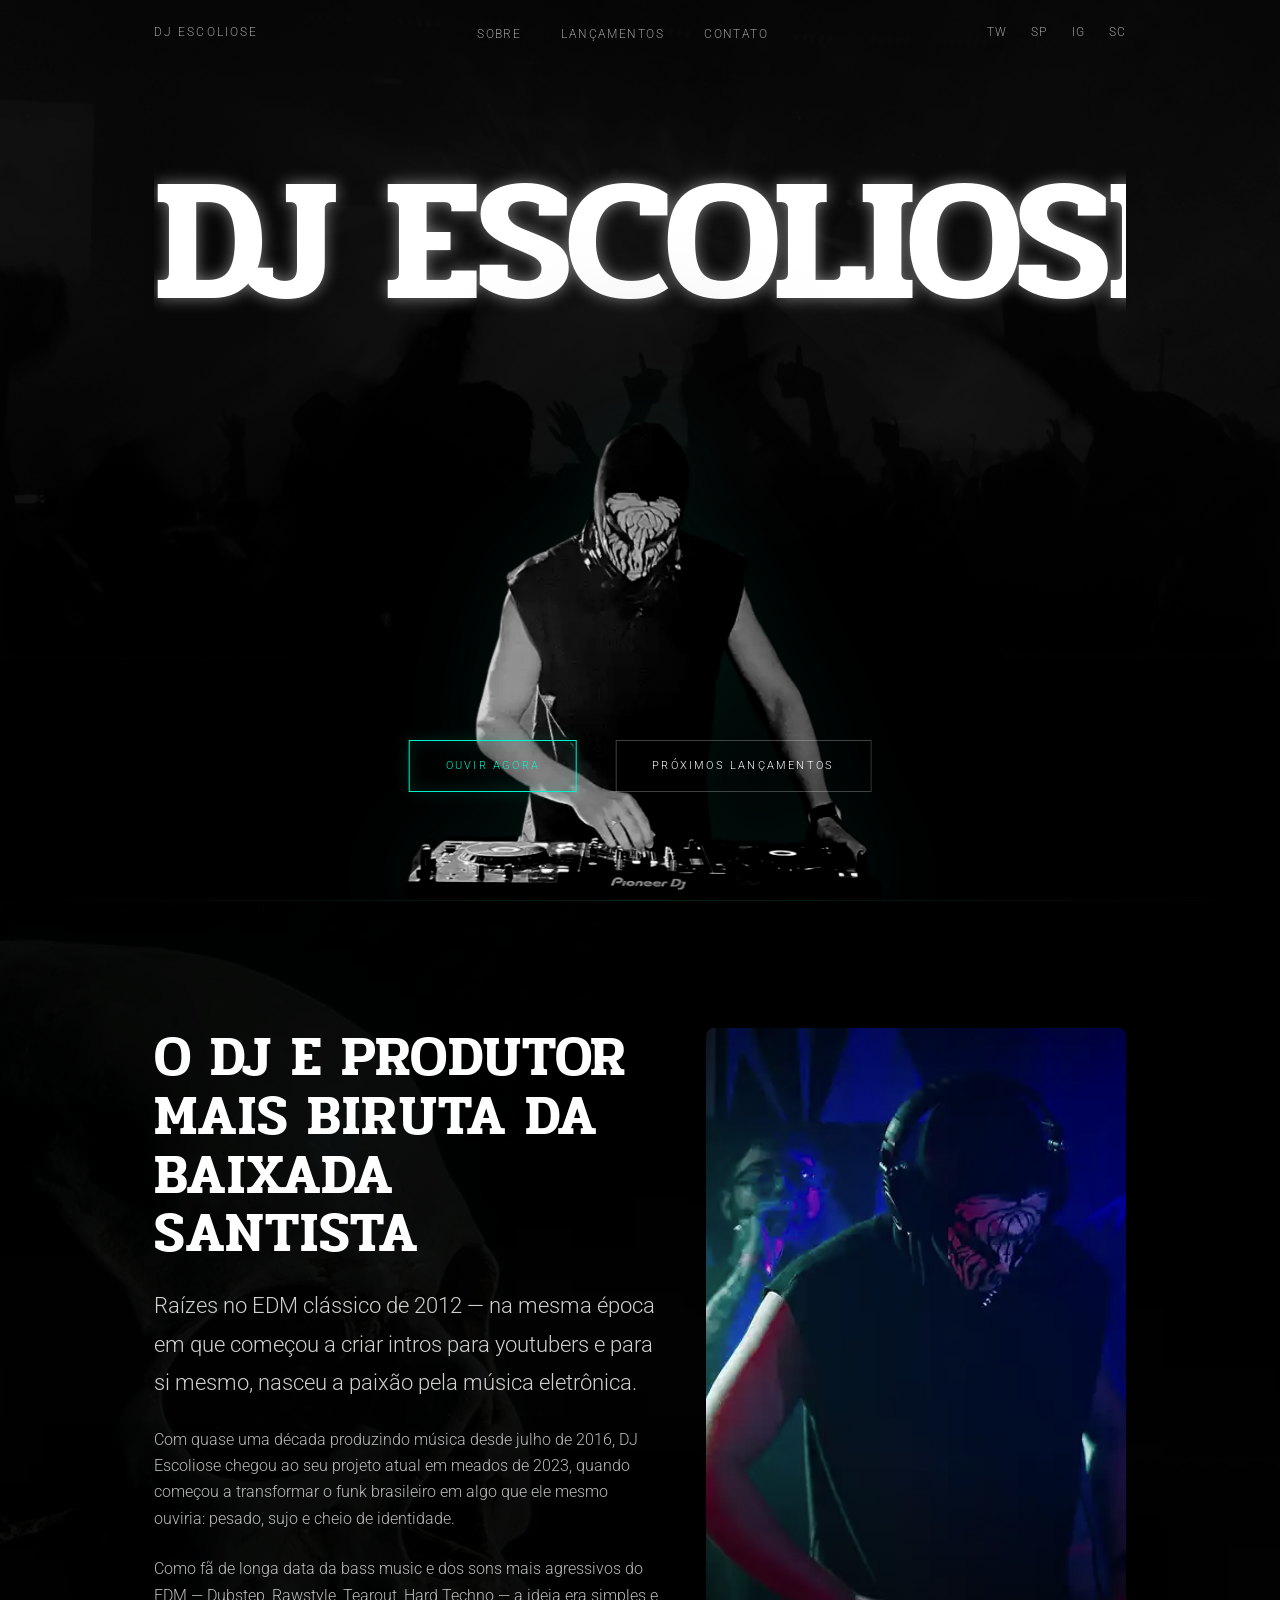
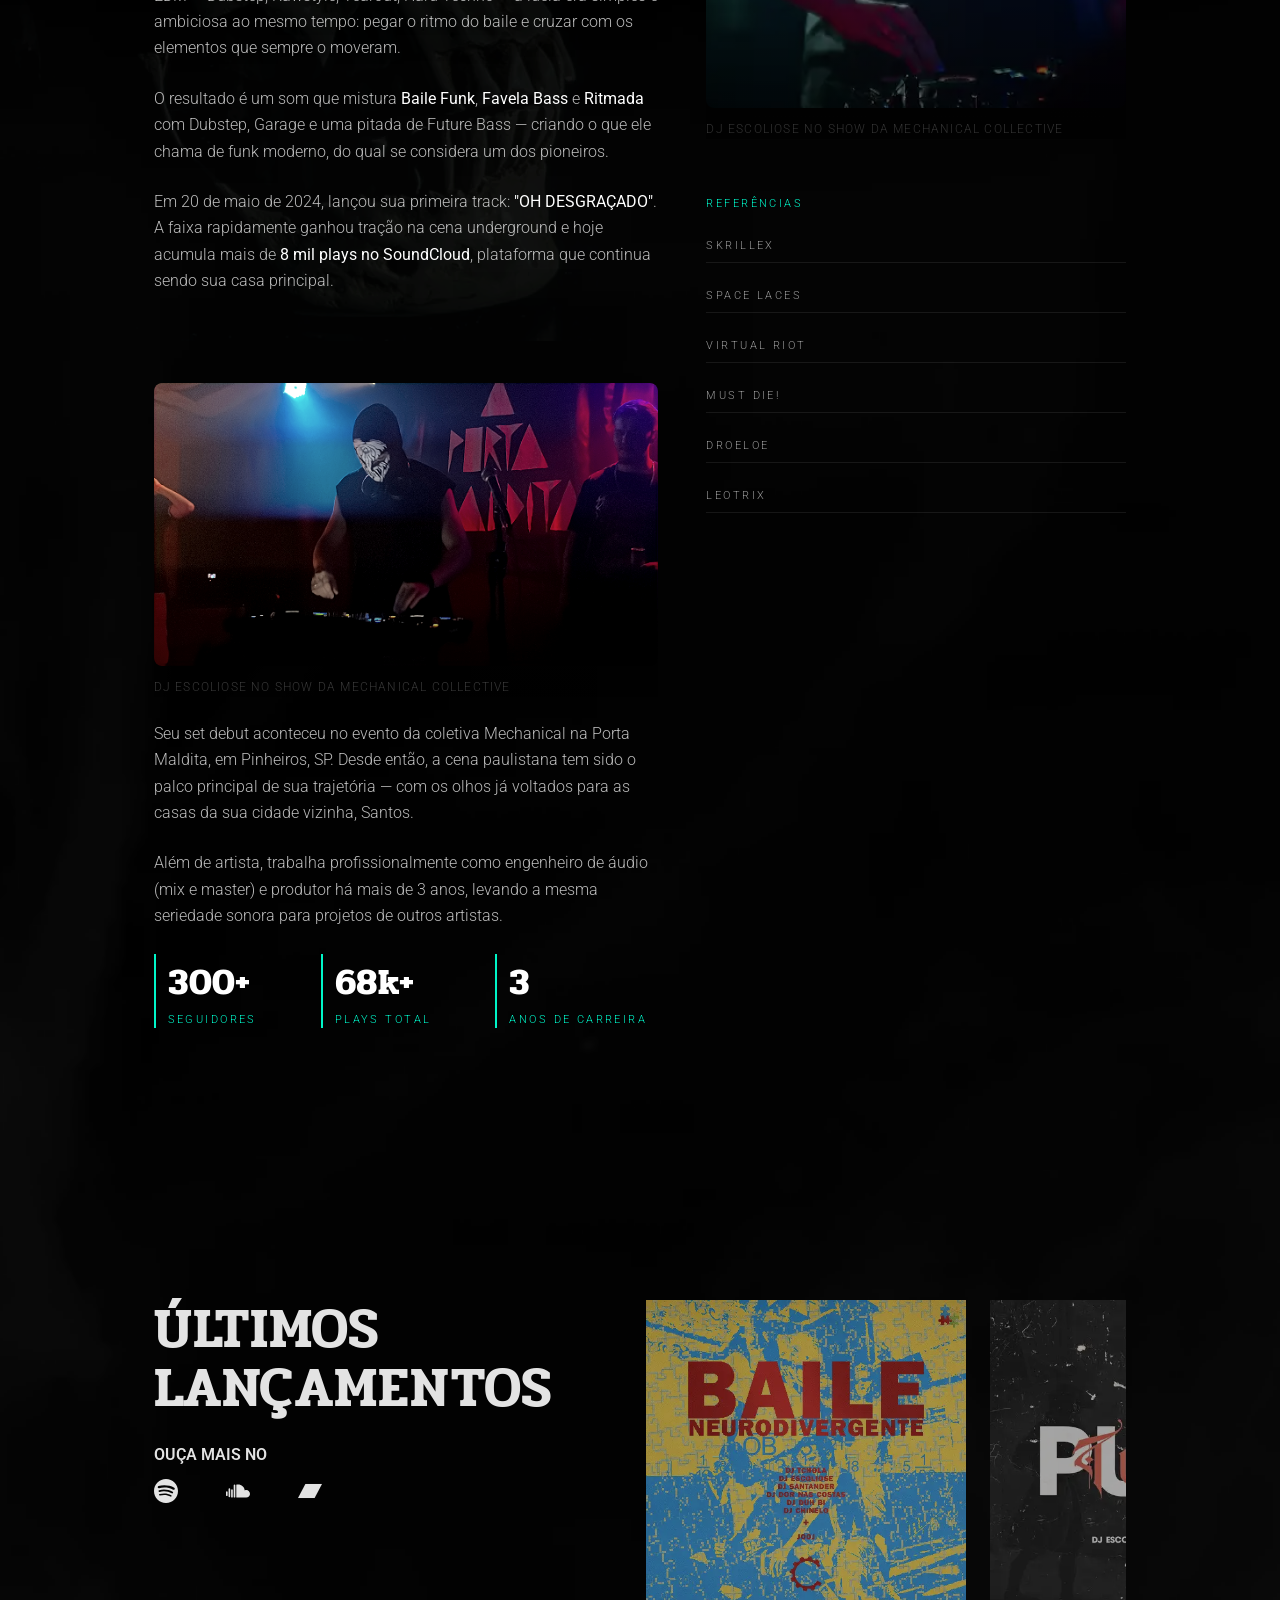
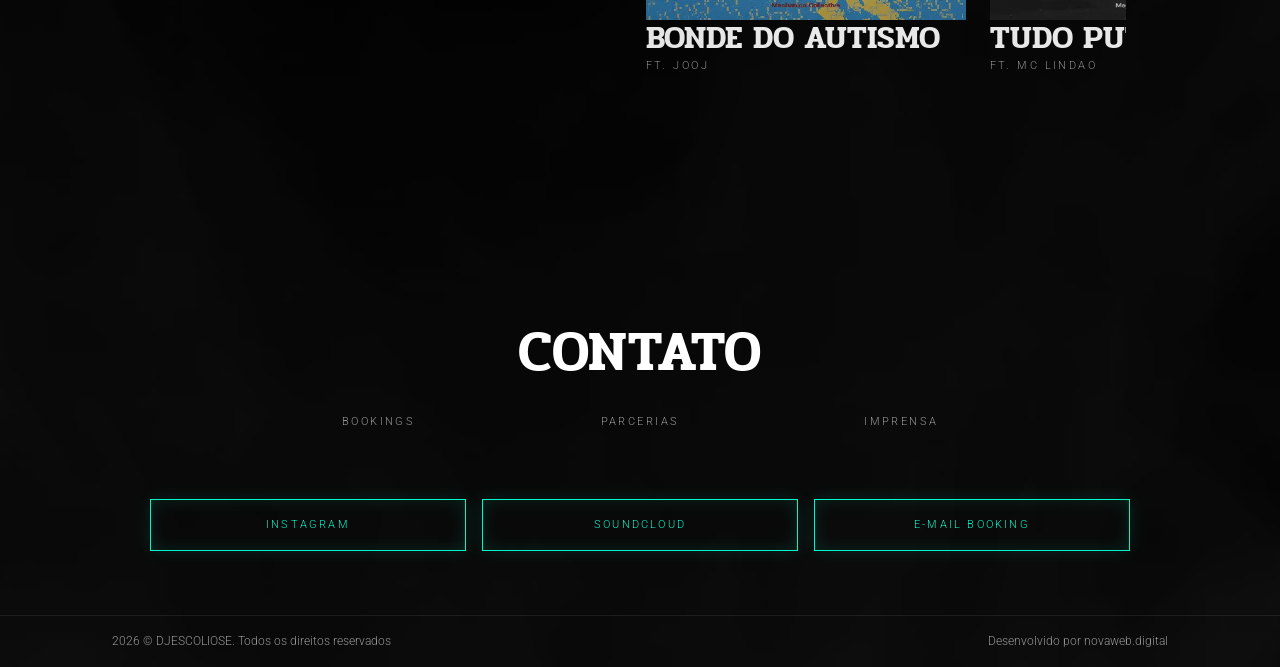
==== commit c5efdfc4: "upload do site" ====
--- a/index.html
+++ b/index.html
@@ -1,380 +1,559 @@
-<!DOCTYPE html>
+<!doctype html>
 <html lang="pt-BR">
-<head>
-  <meta charset="UTF-8">
-  <meta name="viewport" content="width=device-width, initial-scale=1.0">
-  <title>DJ Escoliose </title>
-  <meta name="description" content="DJ e produtor de funk moderno da Baixada Santista. Baile Funk cruzado com Dubstep, Garage e Future Bass.">
-
-  <link rel="preconnect" href="https://fonts.googleapis.com">
-  <link rel="preconnect" href="https://fonts.gstatic.com" crossorigin>
-  <link href="https://fonts.googleapis.com/css2?family=DM+Serif+Display:ital@0;1&family=Roboto:ital,wght@0,300;0,400;0,500;0,700;1,300&display=swap" rel="stylesheet">
-
-  <link rel="stylesheet" href="global.css">
-  <link rel="stylesheet" href="style.css">
-</head>
-<body>
-
-  <nav class="nav" role="navigation" aria-label="Navegação principal">
-    <div class="nav__inner container">
-      <a href="/" class="nav__logo texto-xs" aria-label="DJ Escoliose — página inicial">DJ ESCOLIOSE</a>
-
-      <ul class="nav__links" role="list">
-        <li><a href="#sobre" class="nav__link texto-xs">Sobre</a></li>
-        <li><a href="#lancamentos" class="nav__link texto-xs">Lançamentos</a></li>
-        <li><a href="#" class="nav__link texto-xs">Eventos</a></li>
-        <li><a href="#" class="nav__link texto-xs">Mídia</a></li>
-        <li><a href="#" class="nav__link texto-xs">Contato</a></li>
-      </ul>
-
-      <div class="nav__social" aria-label="Redes sociais">
-        <a href="https://x.com/djescoliose" class="nav__social-link texto-xs" aria-label="Twitter">TW</a>
-        <a href="https://open.spotify.com/intl-pt/artist/1CHyqbLCORKxfhcNqEiguk?si=M6FfU5L5S8-YTeRgNHsVEQ" class="nav__social-link texto-xs" aria-label="Spotify">SP</a>
-        <a href="https://instagram.com/djescoliose" class="nav__social-link texto-xs" aria-label="Instagram">IG</a>
-        <a href="https://soundcloud.com/djescoliose" target="_blank" rel="noopener" class="nav__social-link texto-xs" aria-label="SoundCloud">SC</a>
-      </div>
-
-      <button class="nav__menu-btn btn btn-primario" aria-label="Abrir menu" aria-expanded="false" aria-controls="mobile-menu">
-        <span>Menu</span>
-      </button>
-    </div>
-  </nav>
-
-  <div class="mobile-menu" id="mobile-menu" aria-hidden="true" role="dialog" aria-label="Menu de navegação">
-    <div class="mobile-menu__overlay"></div>
-    <nav class="mobile-menu__panel">
-      <button class="mobile-menu__close btn btn-secundario" aria-label="Fechar menu">
-        <span>Fechar</span>
-      </button>
-      <ul class="mobile-menu__links" role="list">
-        <li><a href="#sobre" class="mobile-menu__link titulo-md">Sobre</a></li>
-        <li><a href="#lancamentos" class="mobile-menu__link titulo-md">Lançamentos</a></li>
-        <li><a href="#" class="mobile-menu__link titulo-md">Eventos</a></li>
-        <li><a href="#" class="mobile-menu__link titulo-md">Mídia</a></li>
-        <li><a href="#" class="mobile-menu__link titulo-md">Contato</a></li>
-      </ul>
-      <div class="mobile-menu__social" aria-label="Redes sociais">
-        <a href="https://x.com/djescoliose" class="nav__social-link texto-xs" aria-label="Twitter">TW</a>
-        <a href="https://open.spotify.com/intl-pt/artist/1CHyqbLCORKxfhcNqEiguk?si=M6FfU5L5S8-YTeRgNHsVEQ" class="nav__social-link texto-xs" aria-label="Spotify">SP</a>
-        <a href="https://instagram.com/djescoliose" class="nav__social-link texto-xs" aria-label="Instagram">IG</a>
-        <a href="https://soundcloud.com/djescoliose" target="_blank" rel="noopener" class="nav__social-link texto-xs" aria-label="SoundCloud">SC</a>
+  <head>
+    <meta charset="UTF-8" />
+    <meta name="viewport" content="width=device-width, initial-scale=1.0" />
+    <title>DJ Escoliose</title>
+    <meta
+      name="description"
+      content="DJ e produtor de funk moderno da Baixada Santista. Baile Funk cruzado com Dubstep, Garage e Future Bass."
+    />
+
+    <link rel="preconnect" href="https://fonts.googleapis.com" />
+    <link rel="preconnect" href="https://fonts.gstatic.com" crossorigin />
+    <link
+      href="https://fonts.googleapis.com/css2?family=Aleo:ital,wght@0,100..900;1,100..900&family=DM+Serif+Display:ital@0;1&family=Pridi:wght@200;300;400;500;600;700&family=Rakkas&display=swap"
+      rel="stylesheet"
+    />
+    <link rel="stylesheet" href="global.css" />
+    <link rel="stylesheet" href="style.css" />
+  </head>
+  <body>
+    <nav class="nav" role="navigation" aria-label="Navegação principal">
+      <div class="nav__inner container">
+        <a
+          href="/"
+          class="nav__logo texto-xs"
+          aria-label="DJ Escoliose — página inicial"
+          >DJ ESCOLIOSE</a
+        >
+
+        <ul class="nav__links" role="list">
+          <li><a href="#sobre" class="nav__link texto-xs">Sobre</a></li>
+          <li>
+            <a href="#lancamentos" class="nav__link texto-xs">Lançamentos</a>
+          </li>
+          <li><a href="#contato" class="nav__link texto-xs">Contato</a></li>
+        </ul>
+
+        <div class="nav__social" aria-label="Redes sociais">
+          <a
+            href="https://x.com/djescoliose"
+            class="nav__social-link texto-xs"
+            aria-label="Twitter"
+            >TW</a
+          >
+          <a
+            href="https://open.spotify.com/intl-pt/artist/1CHyqbLCORKxfhcNqEiguk?si=M6FfU5L5S8-YTeRgNHsVEQ"
+            class="nav__social-link texto-xs"
+            aria-label="Spotify"
+            >SP</a
+          >
+          <a
+            href="https://instagram.com/djescoliose"
+            class="nav__social-link texto-xs"
+            aria-label="Instagram"
+            >IG</a
+          >
+          <a
+            href="https://soundcloud.com/djescoliose"
+            target="_blank"
+            rel="noopener"
+            class="nav__social-link texto-xs"
+            aria-label="SoundCloud"
+            >SC</a
+          >
+        </div>
+
+        <button
+          class="nav__menu-btn btn btn-primario"
+          aria-label="Abrir menu"
+          aria-expanded="false"
+          aria-controls="mobile-menu"
+        >
+          <span>Menu</span>
+        </button>
       </div>
     </nav>
-  </div>
-
-  <main>
-
-    <section class="hero" id="inicio" aria-label="DJ Escoliose — Hero">
-      <div class="hero__bg" aria-hidden="true">
-        <img
-          src="./assets/dj_escoliose_fundo.png"
-          alt=""
-          class="hero__bg-img"
-          loading="eager"
-          fetchpriority="high"
+
+    <div
+      class="mobile-menu"
+      id="mobile-menu"
+      aria-hidden="true"
+      role="dialog"
+      aria-label="Menu de navegação"
+    >
+      <div class="mobile-menu__overlay"></div>
+      <nav class="mobile-menu__panel">
+        <button
+          class="mobile-menu__close btn btn-secundario"
+          aria-label="Fechar menu"
         >
-        <!-- <div class="hero__smoke" aria-hidden="true">
-          <div class="hero__smoke-layer hero__smoke-layer--1"></div>
-          <div class="hero__smoke-layer hero__smoke-layer--2"></div>
-          <div class="hero__smoke-layer hero__smoke-layer--3"></div>
-        </div>
-        <div class="hero__scan" aria-hidden="true"></div> -->
-      </div>
-
-      <div class="hero__content container">
-        <div class="hero__titulo-wrap" aria-hidden="true">
-          <h1 class="hero__titulo titulo-2xl">DJ ESCOLIOSE</h1>
-        </div>
-
-        <div class="hero__artista" aria-hidden="true">
+          <span>Fechar</span>
+        </button>
+        <ul class="mobile-menu__links" role="list">
+          <li>
+            <a href="#sobre" class="mobile-menu__link titulo-md">Sobre</a>
+          </li>
+          <li>
+            <a href="#lancamentos" class="mobile-menu__link titulo-md"
+              >Lançamentos</a
+            >
+          </li>
+          <li>
+            <a href="#contato" class="mobile-menu__link titulo-md">Contato</a>
+          </li>
+        </ul>
+        <div class="mobile-menu__social" aria-label="Redes sociais">
+          <a
+            href="https://x.com/djescoliose"
+            class="nav__social-link texto-xs"
+            aria-label="Twitter"
+            >TW</a
+          >
+          <a
+            href="https://open.spotify.com/intl-pt/artist/1CHyqbLCORKxfhcNqEiguk?si=M6FfU5L5S8-YTeRgNHsVEQ"
+            class="nav__social-link texto-xs"
+            aria-label="Spotify"
+            >SP</a
+          >
+          <a
+            href="https://instagram.com/djescoliose"
+            class="nav__social-link texto-xs"
+            aria-label="Instagram"
+            >IG</a
+          >
+          <a
+            href="https://soundcloud.com/djescoliose"
+            target="_blank"
+            rel="noopener"
+            class="nav__social-link texto-xs"
+            aria-label="SoundCloud"
+            >SC</a
+          >
+        </div>
+      </nav>
+    </div>
+
+    <main>
+      <section class="hero" id="inicio" aria-label="DJ Escoliose — Hero">
+        <div class="hero__bg" aria-hidden="true">
           <img
-            src="./assets/dj_escoliose_baixada_santista.webp"
-            alt="DJ Escoliose performando com máscara"
-            class="hero__artista-img"
+            src="./assets/dj_escoliose_fundo.png"
+            alt=""
+            class="hero__bg-img"
             loading="eager"
             fetchpriority="high"
-          >
-        </div>
-      </div>
-      <div class="hero__actions-overlay">
-        <div class="hero__actions">
-          <a href="https://soundcloud.com/djescoliose" target="_blank" rel="noopener" class="btn btn-primario">
-            <span>Ouvir Agora</span>
-          </a>
-          <a href="#lancamentos" class="btn btn-secundario">
-            <span>Próximos Lançamentos</span>
-          </a>
-        </div>
-      </div>    
-    </section>
-
-    <section class="sobre" id="sobre" aria-label="Sobre DJ Escoliose">
-      <div class="sobre__intro container">
-        <p class="auxiliar">— Sobre</p>
-        <h2 class="sobre__headline titulo-xl">
-          O DJ e Produtor<br>
-          <em>mais biruta</em><br>
-          da Baixada Santista
-        </h2>
-      </div>
-
-      <div class="sobre__corpo container">
-        <div class="sobre__col-texto">
-          <p class="texto-xl sobre__lead">
-            Raízes no EDM clássico de 2012 — na mesma época em que começou a criar intros para
-            youtubers e para si mesmo, nasceu a paixão pela música eletrônica.
-          </p>
-
-          <div class="divisor sobre__divisor"></div>
-
-          <p class="texto-md sobre__paragrafo">
-            Com quase uma década produzindo música desde julho de 2016, DJ Escoliose chegou ao seu
-            projeto atual em meados de 2023, quando começou a transformar o funk brasileiro em algo
-            que ele mesmo ouviria: pesado, sujo e cheio de identidade.
-          </p>
-          <p class="texto-md sobre__paragrafo">
-            Como fã de longa data da bass music e dos sons mais agressivos do EDM —
-            Dubstep, Rawstyle, Tearout, Hard Techno — a ideia era simples e ambiciosa ao mesmo
-            tempo: pegar o ritmo do baile e cruzar com os elementos que sempre o moveram.
-          </p>
-          <p class="texto-md sobre__paragrafo">
-            O resultado é um som que mistura <strong class="neon">Baile Funk</strong>,
-            <strong class="neon">Favela Bass</strong> e <strong class="neon">Ritmada</strong>
-            com Dubstep, Garage e uma pitada de Future Bass — criando o que ele chama de
-            funk moderno, do qual se considera um dos pioneiros.
-          </p>
-
-          <div class="divisor sobre__divisor"></div>
-
-          <p class="texto-md sobre__paragrafo">
-            Em 20 de maio de 2024, lançou sua primeira track: <strong>"OH DESGRAÇADO"</strong>.
-            A faixa rapidamente ganhou tração na cena underground e hoje acumula mais de
-            <strong class="neon">8 mil plays no SoundCloud</strong>, plataforma que continua
-            sendo sua casa principal.
-          </p>
-          <p class="texto-md sobre__paragrafo">
-            Seu set debut aconteceu no evento da coletiva Mechanical na Porta Maldita, em Pinheiros,
-            SP. Desde então, a cena paulistana tem sido o palco principal de sua trajetória —
-            com os olhos já voltados para as casas da sua cidade vizinha, Santos.
-          </p>
-          <p class="texto-md sobre__paragrafo">
-            Além de artista, trabalha profissionalmente como engenheiro de áudio (mix e master) e
-            produtor há mais de 3 anos, levando a mesma seriedade sonora para projetos de outros artistas.
-          </p>
-        </div>
-
-        <aside class="sobre__col-lateral" aria-label="Fotos e referências">
-          <figure class="sobre__foto sobre__foto--principal">
+          />
+        </div>
+
+        <div class="hero__content container">
+          <div class="hero__titulo-wrap" aria-hidden="true">
+            <h1 class="hero__titulo titulo-2xl">DJ ESCOLIOSE</h1>
+          </div>
+
+          <div class="hero__artista" aria-hidden="true">
             <img
-              src="https://placehold.co/520x680/0a0a0a/00f5c8?text=FOTO+ARTISTA"
-              alt="DJ Escoliose em estúdio"
+              src="./assets/dj_escoliose_baixada_santista.webp"
+              alt="DJ Escoliose performando com máscara"
+              class="hero__artista-img"
               loading="eager"
-              width="520"
-              height="680"
+              fetchpriority="high"
+            />
+          </div>
+        </div>
+        <div class="hero__actions-overlay">
+          <div class="hero__actions">
+            <a
+              href="https://soundcloud.com/djescoliose"
+              target="_blank"
+              rel="noopener"
+              class="btn btn-primario"
             >
-            <figcaption class="texto-xs">— No estúdio</figcaption>
-          </figure>
-
-          <div class="sobre__refs">
-            <p class="auxiliar">Referências</p>
-            <ul class="sobre__refs-lista texto-sm" aria-label="Artistas referência">
-              <li>Skrillex</li>
-              <li>Space Laces</li>
-              <li>Virtual Riot</li>
-              <li>MUST DIE!</li>
-              <li>DROELOE</li>
-              <li>Leotrix</li>
-            </ul>
+              <span>Ouvir Agora</span>
+            </a>
+            <a href="#lancamentos" class="btn btn-secundario">
+              <span>Próximos Lançamentos</span>
+            </a>
           </div>
-        </aside>
-      </div>
-
-      <!-- <div class="sobre__shows container">
-        <p class="auxiliar sobre__shows-label">— Shows & Eventos</p>
-        <div class="sobre__shows-grid" role="list" aria-label="Fotos de shows">
-          <figure class="sobre__show-item" role="listitem">
-            <img
-              src="https://placehold.co/480x320/0a0a0a/00f5c8?text=SHOW+01"
-              alt="DJ Escoliose no evento Mechanical — Porta Maldita, SP"
-              loading="lazy"
-              width="480"
-              height="320"
-            >
-            <figcaption class="texto-xs">Mechanical — Porta Maldita, SP</figcaption>
-          </figure>
-          <figure class="sobre__show-item" role="listitem">
-            <img
-              src="https://placehold.co/480x320/0a0a0a/00f5c8?text=SHOW+02"
-              alt="DJ Escoliose em performance"
-              loading="lazy"
-              width="480"
-              height="320"
-            >
-            <figcaption class="texto-xs">Set ao vivo — São Paulo</figcaption>
-          </figure>
-          <figure class="sobre__show-item" role="listitem">
-            <img
-              src="https://placehold.co/480x320/0a0a0a/00f5c8?text=SHOW+03"
-              alt="DJ Escoliose em performance noturna"
-              loading="lazy"
-              width="480"
-              height="320"
-            >
-            <figcaption class="texto-xs">Bass night — underground SP</figcaption>
-          </figure>
-        </div>
-      </div> -->
-
-      <div class="sobre__extra container">
-        <blockquote class="sobre__quote">
-          <p class="titulo-lg">
-            "ESCOLIOSE não é só um nome engraçado — é uma condição real que o DJ carrega
-            com humor e orgulho, como símbolo de uma identidade torta do jeito certo."
-          </p>
-        </blockquote>
-      </div>
-    </section>
-
-    <section class="lancamentos" id="lancamentos" aria-label="Lançamentos e músicas em destaque">
-      <div class="lancamentos__cabecalho container">
-        <h2 class="titulo-xl lancamentos__titulo">Em destaque</h2>
-      </div>
-
-      <div class="lancamentos__grid container" role="list" aria-label="Lista de músicas">
-
-        <article class="track" role="listitem">
-          <a href="https://soundcloud.com/mechanicalcollective/bonde-do-autismo" target="_blank" rel="noopener" class="track__link" aria-label="Ouvir Bonde do Autismo no SoundCloud">
-            <div class="track__thumb" aria-hidden="true">
+        </div>
+      </section>
+
+      <section class="sobre" id="sobre" aria-label="Sobre DJ Escoliose">
+        <div class="sobre__corpo container">
+          <div class="sobre__col-texto">
+            <h2 class="titulo-lg sobre__headline">
+              O DJ e Produtor mais biruta da Baixada Santista
+            </h2>
+            <p class="texto-xl sobre__lead">
+              Raízes no EDM clássico de 2012 — na mesma época em que começou a
+              criar intros para youtubers e para si mesmo, nasceu a paixão pela
+              música eletrônica.
+            </p>
+            <p class="texto-md sobre__paragrafo">
+              Com quase uma década produzindo música desde julho de 2016, DJ
+              Escoliose chegou ao seu projeto atual em meados de 2023, quando
+              começou a transformar o funk brasileiro em algo que ele mesmo
+              ouviria: pesado, sujo e cheio de identidade.
+            </p>
+            <p class="texto-md sobre__paragrafo">
+              Como fã de longa data da bass music e dos sons mais agressivos do
+              EDM — Dubstep, Rawstyle, Tearout, Hard Techno — a ideia era
+              simples e ambiciosa ao mesmo tempo: pegar o ritmo do baile e
+              cruzar com os elementos que sempre o moveram.
+            </p>
+            <p class="texto-md sobre__paragrafo">
+              O resultado é um som que mistura
+              <strong class="neon">Baile Funk</strong>,
+              <strong class="neon">Favela Bass</strong> e
+              <strong class="neon">Ritmada</strong>
+              com Dubstep, Garage e uma pitada de Future Bass — criando o que
+              ele chama de funk moderno, do qual se considera um dos pioneiros.
+            </p>
+            <p class="texto-md sobre__paragrafo">
+              Em 20 de maio de 2024, lançou sua primeira track:
+              <strong>"OH DESGRAÇADO"</strong>. A faixa rapidamente ganhou
+              tração na cena underground e hoje acumula mais de
+              <strong class="neon">8 mil plays no SoundCloud</strong>,
+              plataforma que continua sendo sua casa principal.
+            </p>
+            <figure class="sobre__foto sobre__foto--secundaria">
               <img
-                src="./assets/bonde_do_autismo_dj_escoliose_jooj.webp"
-                alt="Capa de Bonde do Autismo"
+                src="./assets/dj_escoliose_mechanical_evento_porta_maldita_sobre.png"
+                alt="DJ Escoliose no show da Mechanical Collective"
                 loading="lazy"
-                width="480"
-                height="480"
+                draggable="false"
+              />
+              <figcaption class="texto-xs">
+                DJ Escoliose no show da Mechanical Collective
+              </figcaption>
+            </figure>
+            <p class="texto-md sobre__paragrafo">
+              Seu set debut aconteceu no evento da coletiva Mechanical na Porta
+              Maldita, em Pinheiros, SP. Desde então, a cena paulistana tem sido
+              o palco principal de sua trajetória — com os olhos já voltados
+              para as casas da sua cidade vizinha, Santos.
+            </p>
+            <p class="texto-md sobre__paragrafo">
+              Além de artista, trabalha profissionalmente como engenheiro de
+              áudio (mix e master) e produtor há mais de 3 anos, levando a mesma
+              seriedade sonora para projetos de outros artistas.
+            </p>
+
+            <div class="sobre__stats">
+              <div class="sobre__stats-item">
+                <h3>300+</h3>
+                <p class="auxiliar texto-sm">seguidores</p>
+              </div>
+
+              <div class="sobre__stats-item">
+                <h3>68k+</h3>
+                <p class="auxiliar texto-sm">plays total</p>
+              </div>
+
+              <div class="sobre__stats-item">
+                <h3>3</h3>
+                <p class="auxiliar texto-sm">anos de carreira</p>
+              </div>
+            </div>
+          </div>
+
+          <aside class="sobre__col-lateral" aria-label="Fotos e referências">
+            <figure class="sobre__foto sobre__foto--principal">
+              <img
+                src="./assets/dj_escoliose_mechanical_evento_sobre.webp"
+                alt="DJ Escoliose no show da Mechanical Collective"
+                loading="lazy"
+                draggable="false"
+                width="520"
+                height="680"
+              />
+              <figcaption class="texto-xs">
+                DJ Escoliose no show da Mechanical Collective
+              </figcaption>
+            </figure>
+
+            <div class="sobre__refs">
+              <p class="auxiliar">Referências</p>
+              <ul
+                class="sobre__refs-lista texto-sm"
+                aria-label="Artistas referência"
               >
-              <div class="track__play-overlay" aria-hidden="true">
-                <svg class="track__play-icon" viewBox="0 0 24 24" fill="currentColor" aria-hidden="true" width="42" height="42">
-                  <path d="M8 5v14l11-7z"/>
-                </svg>
+                <li class="auxiliar">Skrillex</li>
+                <li class="auxiliar">Space Laces</li>
+                <li class="auxiliar">Virtual Riot</li>
+                <li class="auxiliar">MUST DIE!</li>
+                <li class="auxiliar">DROELOE</li>
+                <li class="auxiliar">Leotrix</li>
+              </ul>
+            </div>
+          </aside>
+        </div>
+        <img
+          src="./assets/dj_escoliose_esqueleto.webp"
+          alt="DJ ESCOLIOSE — fundo da seção"
+          class="sobre__bg"
+          loading="lazy"
+          aria-hidden="true"
+          draggable="false"
+        />
+      </section>
+
+      <section
+        class="lancamentos"
+        id="lancamentos"
+        aria-label="Lançamentos e músicas em destaque"
+      >
+        <div class="lancamentos__conteudo container">
+          <div class="lancamentos__cabecalho">
+            <h2 class="titulo-lg lancamentos__titulo">últimos lançamentos</h2>
+            <div>
+              <p class="lancamentos__links-titulo">Ouça mais no</p>
+              <div class="lancamentos__links">
+                <a
+                  href="https://open.spotify.com/artist/1K40d7z9a5V5b8v9c6d7e8f9g0h1i2j3k4l5m6n7o8p9q0r1s2t3u4v5w6x7y8z9"
+                  target="_blank"
+                  rel="noopener"
+                >
+                  <img
+                    src="./assets/spotify_icon.svg"
+                    alt="DJ ESCOLIOSE — fundo da seção de lançamentos"
+                    class="btn_icon"
+                    loading="lazy"
+                    aria-hidden="true"
+                    draggable="false"
+                  />
+                </a>
+                <a
+                  href="https://soundcloud.com/djescoliose"
+                  target="_blank"
+                  rel="noopener"
+                >
+                  <img
+                    src="./assets/soundcloud_icon.svg"
+                    alt="DJ ESCOLIOSE — fundo da seção de lançamentos"
+                    class="btn_icon"
+                    loading="lazy"
+                    aria-hidden="true"
+                    draggable="false"
+                  />
+                </a>
+                <a
+                  href="https://djescoliose.bandcamp.com"
+                  target="_blank"
+                  rel="noopener"
+                >
+                  <img
+                    src="./assets/bandcamp_icon.svg"
+                    alt="DJ ESCOLIOSE — fundo da seção de lançamentos"
+                    class="btn_icon"
+                    loading="lazy"
+                    aria-hidden="true"
+                    draggable="false"
+                  />
+                </a>
               </div>
-              <div class="track__glow" aria-hidden="true"></div>
             </div>
-            <div class="track__info">
-              <p class="auxiliar track__plataforma">SoundCloud · Mechanical Collective</p>
-              <h3 class="titulo-md track__nome">Bonde do Autismo</h3>
-              <p class="texto-sm track__genero">Baile Funk · Bass</p>
-            </div>
-          </a>
-        </article>
-
-        <article class="track" role="listitem">
-          <a href="https://soundcloud.com/djescoliose/tudo-puta" target="_blank" rel="noopener" class="track__link" aria-label="Ouvir Tudo Puta no SoundCloud">
-            <div class="track__thumb" aria-hidden="true">
-              <img
-                src="./assets/tudo_puta_dj_escoliose_mc_lindao.webp"
-                alt="Capa de Tudo Puta"
-                loading="lazy"
-                width="480"
-                height="480"
+          </div>
+
+          <div
+            class="lancamentos__grid"
+            role="list"
+            aria-label="Lista de músicas"
+          >
+            <article class="track" role="listitem">
+              <a
+                href="https://soundcloud.com/mechanicalcollective/bonde-do-autismo"
+                target="_blank"
+                rel="noopener"
+                class="track__link"
+                aria-label="Ouvir Bonde do Autismo no SoundCloud"
               >
-              <div class="track__play-overlay" aria-hidden="true">
-                <svg class="track__play-icon" viewBox="0 0 24 24" fill="currentColor" aria-hidden="true" width="42" height="42">
-                  <path d="M8 5v14l11-7z"/>
-                </svg>
-              </div>
-              <div class="track__glow" aria-hidden="true"></div>
-            </div>
-            <div class="track__info">
-              <p class="auxiliar track__plataforma">SoundCloud · DJ Escoliose</p>
-              <h3 class="titulo-md track__nome">Tudo Puta</h3>
-              <p class="texto-sm track__genero">Funk Moderno · Dubstep</p>
-            </div>
-          </a>
-        </article>
-
-        <article class="track" role="listitem">
-          <a href="https://soundcloud.com/mechanicalcollective/bunda" target="_blank" rel="noopener" class="track__link" aria-label="Ouvir Bunda no SoundCloud">
-            <div class="track__thumb" aria-hidden="true">
-              <img
-                src="./assets/sequencia_de_bunda_dj_escoliose_tena_dj_mofo.webp"
-                alt="Capa de Bunda"
-                loading="lazy"
-                width="480"
-                height="480"
+                <div class="track__thumb" aria-hidden="true">
+                  <img
+                    src="./assets/bonde_do_autismo_dj_escoliose_jooj.webp"
+                    alt="Capa de Bonde do Autismo"
+                    loading="lazy"
+                    width="480"
+                    height="480"
+                  />
+                  <div class="track__play-overlay" aria-hidden="true">
+                    <svg
+                      class="track__play-icon"
+                      viewBox="0 0 24 24"
+                      fill="currentColor"
+                      aria-hidden="true"
+                      width="42"
+                      height="42"
+                    >
+                      <path d="M8 5v14l11-7z" />
+                    </svg>
+                  </div>
+                  <div class="track__glow" aria-hidden="true"></div>
+                </div>
+                <div class="track__info">
+                  <h3 class="titulo-md track__nome">Bonde do Autismo</h3>
+                  <p class="auxiliar track__feat">ft. jooj</p>
+                </div>
+              </a>
+            </article>
+            <article class="track" role="listitem">
+              <a
+                href="https://soundcloud.com/djescoliose/tudo-puta"
+                target="_blank"
+                rel="noopener"
+                class="track__link"
+                aria-label="Ouvir Tudo Puta no SoundCloud"
               >
-              <div class="track__play-overlay" aria-hidden="true">
-                <svg class="track__play-icon" viewBox="0 0 24 24" fill="currentColor" aria-hidden="true" width="36" height="36">
-                  <path d="M8 5v14l11-7z"/>
-                </svg>
-              </div>
-              <div class="track__glow" aria-hidden="true"></div>
-            </div>
-            <div class="track__info">
-              <p class="auxiliar track__plataforma">SoundCloud · Mechanical Collective</p>
-              <h3 class="titulo-md track__nome">Bunda</h3>
-              <p class="texto-sm track__genero">Favela Bass · Garage</p>
-            </div>
-          </a>
-        </article>
-
-        <article class="track" role="listitem">
-          <a href="https://soundcloud.com/mechanicalcollective/replay" target="_blank" rel="noopener" class="track__link" aria-label="Ouvir Replay no SoundCloud">
-            <div class="track__thumb" aria-hidden="true">
-              <img
-                src="./assets/replay_dj_escoliose_tena.webp"
-                alt="Capa de Replay"
-                loading="lazy"
-                width="480"
-                height="480"
+                <div class="track__thumb" aria-hidden="true">
+                  <img
+                    src="./assets/tudo_puta_dj_escoliose_mc_lindao.webp"
+                    alt="Capa de Tudo Puta"
+                    loading="lazy"
+                    width="480"
+                    height="480"
+                  />
+                  <div class="track__play-overlay" aria-hidden="true">
+                    <svg
+                      class="track__play-icon"
+                      viewBox="0 0 24 24"
+                      fill="currentColor"
+                      aria-hidden="true"
+                      width="42"
+                      height="42"
+                    >
+                      <path d="M8 5v14l11-7z" />
+                    </svg>
+                  </div>
+                  <div class="track__glow" aria-hidden="true"></div>
+                </div>
+                <div class="track__info">
+                  <h3 class="titulo-md track__nome">Tudo Puta</h3>
+                  <p class="auxiliar track__feat">ft. mc lindao</p>
+                </div>
+              </a>
+            </article>
+            <article class="track" role="listitem">
+              <a
+                href="https://soundcloud.com/mechanicalcollective/bunda"
+                target="_blank"
+                rel="noopener"
+                class="track__link"
+                aria-label="Ouvir Bunda no SoundCloud"
               >
-              <div class="track__play-overlay" aria-hidden="true">
-                <svg class="track__play-icon" viewBox="0 0 24 24" fill="currentColor" aria-hidden="true" width="36" height="36">
-                  <path d="M8 5v14l11-7z"/>
-                </svg>
-              </div>
-              <div class="track__glow" aria-hidden="true"></div>
-            </div>
-            <div class="track__info">
-              <p class="auxiliar track__plataforma">SoundCloud · Mechanical Collective</p>
-              <h3 class="titulo-md track__nome">Replay</h3>
-              <p class="texto-sm track__genero">Funk Moderno · Future Bass</p>
-            </div>
-          </a>
-        </article>
-
-      </div>
-
-      <div class="lancamentos__cta container">
-        <a href="https://soundcloud.com/djescoliose" target="_blank" rel="noopener" class="btn btn-primario">
-          <span>Ver todas no SoundCloud</span>
-        </a>
-      </div>
-    </section>
-    <section>
-      <h2>Contato</h2>
-      <ul>
-        <li>Bookings</li>
-        <li>Parcerias</li>
-        <li>Imprensa</li>
-      </ul>
-      <div>
-        <a href="https://soundcloud.com/djescoliose" target="_blank" rel="noopener" class="btn btn-primario">
+                <div class="track__thumb" aria-hidden="true">
+                  <img
+                    src="./assets/sequencia_de_bunda_dj_escoliose_tena_dj_mofo.webp"
+                    alt="Capa de Bunda"
+                    loading="lazy"
+                    width="480"
+                    height="480"
+                  />
+                  <div class="track__play-overlay" aria-hidden="true">
+                    <svg
+                      class="track__play-icon"
+                      viewBox="0 0 24 24"
+                      fill="currentColor"
+                      aria-hidden="true"
+                      width="36"
+                      height="36"
+                    >
+                      <path d="M8 5v14l11-7z" />
+                    </svg>
+                  </div>
+                  <div class="track__glow" aria-hidden="true"></div>
+                </div>
+                <div class="track__info">
+                  <h3 class="titulo-md track__nome">Bunda</h3>
+                  <p class="auxiliar track__feat">ft. tena & dj mofo</p>
+                </div>
+              </a>
+            </article>
+            <article class="track" role="listitem">
+              <a
+                href="https://soundcloud.com/mechanicalcollective/replay"
+                target="_blank"
+                rel="noopener"
+                class="track__link"
+                aria-label="Ouvir Replay no SoundCloud"
+              >
+                <div class="track__thumb" aria-hidden="true">
+                  <img
+                    src="./assets/replay_dj_escoliose_tena.webp"
+                    alt="Capa de Replay"
+                    loading="lazy"
+                    width="480"
+                    height="480"
+                  />
+                  <div class="track__play-overlay" aria-hidden="true">
+                    <svg
+                      class="track__play-icon"
+                      viewBox="0 0 24 24"
+                      fill="currentColor"
+                      aria-hidden="true"
+                      width="36"
+                      height="36"
+                    >
+                      <path d="M8 5v14l11-7z" />
+                    </svg>
+                  </div>
+                  <div class="track__glow" aria-hidden="true"></div>
+                </div>
+                <div class="track__info">
+                  <h3 class="titulo-md track__nome">Replay</h3>
+                  <p class="auxiliar track__feat">ft. tena</p>
+                </div>
+              </a>
+            </article>
+          </div>
+        </div>
+      </section>
+    </main>
+    <footer class="contato" id="contato" aria-label="Contato e bookings">
+      <div class="contato__inner container">
+        <h2 class="titulo-lg contato__titulo">Contato</h2>
+
+        <ul class="contato__lista" aria-label="Tipos de atendimento">
+          <li class="auxiliar">Bookings</li>
+          <li class="auxiliar">Parcerias</li>
+          <li class="auxiliar">Imprensa</li>
+        </ul>
+
+        <div class="contato__acoes" aria-label="Links de contato">
+          <a
+            href="https://instagram.com/djescoliose"
+            target="_blank"
+            rel="noopener"
+            class="btn btn-primario"
+          >
             <span>Instagram</span>
           </a>
-          <a href="https://soundcloud.com/djescoliose" target="_blank" rel="noopener" class="btn btn-primario">
-            <span>Soundcloud</span>
+          <a
+            href="https://soundcloud.com/djescoliose"
+            target="_blank"
+            rel="noopener"
+            class="btn btn-primario"
+          >
+            <span>SoundCloud</span>
           </a>
-          <a href="https://soundcloud.com/djescoliose" target="_blank" rel="noopener" class="btn btn-primario" aria-label="Twitter">
-            <span>Twitter</span>
-          </a>
-          <a href="https://soundcloud.com/djescoliose" target="_blank" rel="noopener" class="btn btn-primario">
+          <a href="mailto:booking@djescoliose.site" class="btn btn-primario">
             <span>E-mail booking</span>
           </a>
-
+        </div>
       </div>
-    </section>
-  </main>
-
-  <script src="script.js" defer></script>
-</body>
+      <div class="contato__copyright">
+        <p>2026 © DJESCOLIOSE. Todos os direitos reservados</p>
+        <p>Desenvolvido por novaweb.digital</p>
+      </div>
+    </footer>
+    <img
+      src="./assets/dj_escoliose_fundo_footer.webp"
+      alt=""
+      class="contato__bg"
+      loading="lazy"
+      aria-hidden="true"
+      draggable="false"
+    />
+    <script src="script.js" defer></script>
+  </body>
 </html>
--- a/global.css
+++ b/global.css
@@ -1,4 +1,4 @@
-@import url('https://fonts.googleapis.com/css2?family=DM+Serif+Display:ital@0;1&family=Roboto:ital,wght@0,300;0,400;0,500;0,700;1,300&display=swap');
+@import url('https://fonts.googleapis.com/css2?family=Montserrat:wght@800&family=Pridi:wght@600&family=Roboto:wght@300;400&display=swap');
 
 :root {
   --preto: #000000;
@@ -11,15 +11,16 @@
   --cinza-escuro: #0a0a0a;
   --cinza-medio: #111111;
   --cinza-sutil: #1c1c1c;
-  --cinza-texto: #777777;
+  --cinza-texto: #969696;
   --cinza-borda: rgba(255,255,255,0.08);
 
-  --fonte-titulo: 'DM Serif Display', Georgia, serif;
+  --fonte-h1: 'Montserrat', Arial, sans-serif;
+  --fonte-titulo: 'Pridi', Georgia, serif;
   --fonte-corpo: 'Roboto', Helvetica, sans-serif;
 
   --px-mobile: 1.25rem;
   --px-tablet: 3rem;
-  --px-desktop: 6rem;
+  --px-desktop: 12vw;
 
   --gap-2xs: 0.25rem;
   --gap-xs: 0.5rem;
@@ -47,12 +48,32 @@
 }
 
 body {
+  position: relative;
   background-color: var(--preto);
   color: var(--branco);
   font-family: var(--fonte-corpo);
+  font-weight: 300;
   font-size: 1rem;
   line-height: 1.6;
   overflow-x: hidden;
+}
+
+h1 {
+  font-family: var(--fonte-h1);
+  font-weight: 800;
+  text-transform: uppercase;
+}
+
+p,
+li,
+span {
+  font-family: var(--fonte-corpo);
+  font-weight: 300;
+}
+
+strong,
+b {
+  font-weight: 400;
 }
 
 img { max-width: 100%; display: block; }
@@ -84,48 +105,34 @@
 }
 
 .titulo-2xl {
+  text-transform: uppercase;
   font-family: var(--fonte-titulo);
   font-size: clamp(3.7rem, 14vw, 11rem);
-  font-weight: 400;
+  font-weight: 600;
   line-height: 0.88;
   letter-spacing: -0.025em;
   color: var(--branco);
 }
 
-.titulo-xl {
-  font-family: var(--fonte-titulo);
-  font-size: clamp(2.75rem, 7vw, 6rem);
-  font-weight: 400;
-  line-height: 0.95;
-  letter-spacing: -0.02em;
-  color: var(--branco);
-}
-
 .titulo-lg {
+  text-transform: uppercase;
   font-family: var(--fonte-titulo);
   font-size: clamp(2rem, 4.5vw, 3.5rem);
-  font-weight: 400;
+  font-weight: 600;
   line-height: 1.05;
-  letter-spacing: -0.01em;
+  letter-spacing: 0.02em;
   color: var(--branco);
 }
 
 .titulo-md {
+  text-transform: uppercase;
   font-family: var(--fonte-titulo);
-  font-size: clamp(1.4rem, 2.8vw, 2rem);
-  font-weight: 400;
+  font-size: clamp(2rem, 2.5vw, 1.7rem);
+  font-weight: 600;
   line-height: 1.15;
   color: var(--branco);
 }
 
-.titulo-sm {
-  font-family: var(--fonte-titulo);
-  font-size: clamp(1.1rem, 2vw, 1.5rem);
-  font-weight: 400;
-  line-height: 1.25;
-  color: var(--branco);
-}
-
 .texto-xl {
   font-family: var(--fonte-corpo);
   font-size: clamp(1.1rem, 1.8vw, 1.375rem);
@@ -137,14 +144,14 @@
 .texto-md {
   font-family: var(--fonte-corpo);
   font-size: 1rem;
-  font-weight: 400;
+  font-weight: 300;
   line-height: 1.65;
 }
 
 .texto-sm {
   font-family: var(--fonte-corpo);
   font-size: 0.875rem;
-  font-weight: 400;
+  font-weight: 300;
   line-height: 1.55;
   color: var(--cinza-texto);
 }
@@ -152,7 +159,7 @@
 .texto-xs {
   font-family: var(--fonte-corpo);
   font-size: 0.75rem;
-  font-weight: 500;
+  font-weight: 300;
   letter-spacing: 0.1em;
   text-transform: uppercase;
   color: var(--cinza-texto);
@@ -161,21 +168,13 @@
 .auxiliar {
   font-family: var(--fonte-corpo);
   font-size: 0.6875rem;
-  font-weight: 500;
+  font-weight: 300;
   letter-spacing: 0.22em;
   text-transform: uppercase;
   color: var(--neon);
 }
 
 .neon { color: var(--neon); }
-
-.neon-glow {
-  color: var(--neon);
-  text-shadow:
-    0 0 8px var(--neon),
-    0 0 25px rgba(0, 245, 200, 0.6),
-    0 0 55px rgba(0, 245, 200, 0.25);
-}
 
 .btn {
   display: inline-flex;
@@ -193,12 +192,13 @@
   overflow: hidden;
   transition: all var(--transicao);
   white-space: nowrap;
+  
 }
 
 .btn-primario {
-  background-color: #ffffff0d;
   color: var(--neon);
   border: 1px solid var(--neon);
+  background-color: transparent;
   box-shadow: 0 0 18px var(--neon-glow), inset 0 0 18px var(--neon-glow);
 }
 
@@ -233,9 +233,6 @@
   background: rgba(255,255,255,0.04);
   box-shadow: 0 0 25px rgba(255,255,255,0.08);
 }
-
-.divisor {
-  width: 100%;
-  height: 1px;
-  background: linear-gradient(to right, transparent, rgba(0,245,200,0.25), transparent);
-}
+.btn_icon {
+  width: 24px;
+}
--- a/style.css
+++ b/style.css
@@ -5,14 +5,28 @@
   right: 0;
   z-index: 100;
   padding: 1.25rem 0;
-  transition: background var(--transicao), padding var(--transicao);
+  transition:
+    background var(--transicao),
+    padding var(--transicao);
 }
 
 .nav.scrolled {
-  background: rgba(0,0,0,0.92);
+  background: rgba(0, 0, 0, 0.92);
   backdrop-filter: blur(12px);
   -webkit-backdrop-filter: blur(12px);
   padding: 0.875rem 0;
+
+  .sobre__bg,
+  .hero__bg-img {
+    position: absolute;
+    inset: 0;
+    width: 100%;
+    height: 100%;
+    object-fit: cover;
+    object-position: center;
+    z-index: 0;
+    pointer-events: none;
+  }
   border-bottom: 1px solid var(--cinza-borda);
 }
 
@@ -29,7 +43,9 @@
   flex-shrink: 0;
 }
 
-.nav__logo:hover { color: var(--neon); }
+.nav__logo:hover {
+  color: var(--neon);
+}
 
 .nav__links {
   display: none;
@@ -45,7 +61,7 @@
 }
 
 .nav__link::after {
-  content: '';
+  content: "";
   position: absolute;
   bottom: -2px;
   left: 0;
@@ -56,8 +72,12 @@
   box-shadow: 0 0 6px var(--neon);
 }
 
-.nav__link:hover { color: var(--branco); }
-.nav__link:hover::after { width: 100%; }
+.nav__link:hover {
+  color: var(--branco);
+}
+.nav__link:hover::after {
+  width: 100%;
+}
 
 .nav__social {
   display: none;
@@ -71,14 +91,24 @@
   transition: color var(--transicao);
 }
 
-.nav__social-link:hover { color: var(--neon); }
-
-.nav__menu-btn { display: flex; }
+.nav__social-link:hover {
+  color: var(--neon);
+}
+
+.nav__menu-btn {
+  display: flex;
+}
 
 @media (min-width: 1024px) {
-  .nav__links { display: flex; }
-  .nav__social { display: flex; }
-  .nav__menu-btn { display: none; }
+  .nav__links {
+    display: flex;
+  }
+  .nav__social {
+    display: flex;
+  }
+  .nav__menu-btn {
+    display: none;
+  }
 }
 
 .mobile-menu {
@@ -97,14 +127,16 @@
 .mobile-menu__overlay {
   position: absolute;
   inset: 0;
-  background: rgba(0,0,0,0.6);
+  background: rgba(0, 0, 0, 0.6);
   opacity: 0;
   transition: opacity var(--transicao);
   backdrop-filter: blur(4px);
   -webkit-backdrop-filter: blur(4px);
 }
 
-.mobile-menu.aberto .mobile-menu__overlay { opacity: 1; }
+.mobile-menu.aberto .mobile-menu__overlay {
+  opacity: 1;
+}
 
 .mobile-menu__panel {
   position: absolute;
@@ -113,19 +145,23 @@
   bottom: 0;
   width: min(380px, 88vw);
   background: var(--cinza-escuro);
-  border-left: 1px solid rgba(0,245,200,0.12);
+  border-left: 1px solid rgba(0, 245, 200, 0.12);
   padding: 2rem 2rem 3rem;
   display: flex;
   flex-direction: column;
   gap: 3rem;
   transform: translateX(100%);
   transition: transform 0.4s cubic-bezier(0.4, 0, 0.2, 1);
-  box-shadow: -20px 0 60px rgba(0,0,0,0.8);
-}
-
-.mobile-menu.aberto .mobile-menu__panel { transform: translateX(0); }
-
-.mobile-menu__close { align-self: flex-end; }
+  box-shadow: -20px 0 60px rgba(0, 0, 0, 0.8);
+}
+
+.mobile-menu.aberto .mobile-menu__panel {
+  transform: translateX(0);
+}
+
+.mobile-menu__close {
+  align-self: flex-end;
+}
 
 .mobile-menu__links {
   display: flex;
@@ -139,7 +175,9 @@
   padding: 0.875rem 0;
   color: var(--cinza-texto);
   border-bottom: 1px solid var(--cinza-borda);
-  transition: color var(--transicao), padding-left var(--transicao);
+  transition:
+    color var(--transicao),
+    padding-left var(--transicao);
 }
 
 .mobile-menu__link:hover {
@@ -177,48 +215,6 @@
   filter: grayscale(1) brightness(0.25);
 }
 
-.hero__smoke {
-  position: absolute;
-  inset: 0;
-  pointer-events: none;
-}
-
-.hero__smoke-layer {
-  position: absolute;
-  inset: 0;
-  background: radial-gradient(ellipse 80% 60% at 50% 80%, rgba(0,245,200,0.04) 0%, transparent 70%);
-}
-
-.hero__smoke-layer--1 {
-  background: radial-gradient(ellipse 100% 80% at 30% 100%, rgba(0,0,0,0.9) 0%, transparent 60%);
-  animation: fumo1 8s ease-in-out infinite alternate;
-}
-
-.hero__smoke-layer--2 {
-  background: radial-gradient(ellipse 70% 50% at 70% 90%, rgba(0,245,200,0.06) 0%, transparent 65%);
-  animation: fumo2 11s ease-in-out infinite alternate;
-}
-
-.hero__smoke-layer--3 {
-  background: radial-gradient(ellipse 50% 40% at 50% 50%, rgba(0,0,0,0.5) 0%, transparent 70%);
-  animation: fumo3 14s ease-in-out infinite alternate;
-}
-
-@keyframes fumo1 {
-  from { transform: translate(-3%, 2%) scale(1.02); opacity: 0.8; }
-  to   { transform: translate(3%, -2%) scale(0.98); opacity: 1; }
-}
-
-@keyframes fumo2 {
-  from { transform: translate(4%, -3%) scale(0.97); opacity: 0.6; }
-  to   { transform: translate(-4%, 3%) scale(1.03); opacity: 1; }
-}
-
-@keyframes fumo3 {
-  from { transform: scale(1); opacity: 0.7; }
-  to   { transform: scale(1.05); opacity: 0.9; }
-}
-
 .hero__content {
   position: relative;
   z-index: 1;
@@ -240,13 +236,21 @@
 .hero__titulo {
   display: block;
   mix-blend-mode: normal;
-  text-shadow: none;
+  text-shadow: 0 0 16px #ffffff75;
+  white-space: nowrap;
+  max-width: 90%;
   animation: revelaHero 1.2s cubic-bezier(0.16, 1, 0.3, 1) 0.2s both;
 }
 
 @keyframes revelaHero {
-  from { opacity: 0; transform: translateY(40px); }
-  to   { opacity: 1; transform: translateY(0); }
+  from {
+    opacity: 0;
+    transform: translateY(40px);
+  }
+  to {
+    opacity: 1;
+    transform: translateY(0);
+  }
 }
 
 .hero__artista {
@@ -257,13 +261,20 @@
   width: clamp(320px, 38vw, 520px);
   z-index: 2;
   pointer-events: none;
-  filter: drop-shadow(0 0 40px rgba(0,245,200,0.08)) drop-shadow(0 -20px 80px rgba(0,0,0,0.9));
+  filter: drop-shadow(0 0 40px rgba(0, 245, 200, 0.08))
+    drop-shadow(0 -20px 80px rgba(0, 0, 0, 0.9));
   animation: revelaArtista 1.4s cubic-bezier(0.16, 1, 0.3, 1) 0.5s both;
 }
 
 @keyframes revelaArtista {
-  from { opacity: 0; transform: translateX(-50%) translateY(30px); }
-  to   { opacity: 1; transform: translateX(-50%) translateY(0); }
+  from {
+    opacity: 0;
+    transform: translateX(-50%) translateY(30px);
+  }
+  to {
+    opacity: 1;
+    transform: translateX(-50%) translateY(0);
+  }
 }
 
 .hero__artista-img {
@@ -290,40 +301,6 @@
   animation: revelaHero 1s cubic-bezier(0.16, 1, 0.3, 1) 0.9s both;
 }
 
-.hero__plataformas {
-  display: none;
-  align-items: center;
-  justify-content: center;
-  gap: 2.5rem;
-  padding-top: 3rem;
-  position: relative;
-  z-index: 3;
-  animation: revelaHero 1s cubic-bezier(0.16, 1, 0.3, 1) 1.1s both;
-}
-
-.hero__plataforma-link {
-  color: var(--cinza-texto);
-  letter-spacing: 0.12em;
-  transition: color var(--transicao);
-  position: relative;
-}
-
-.hero__plataforma-link:hover { color: var(--branco); }
-
-.hero__plataforma-link::before {
-  content: '';
-  position: absolute;
-  bottom: -4px;
-  left: 0;
-  right: 0;
-  height: 1px;
-  background: var(--neon);
-  transform: scaleX(0);
-  transition: transform var(--transicao);
-}
-
-.hero__plataforma-link:hover::before { transform: scaleX(1); }
-
 @media (min-width: 768px) {
   .hero__content {
     padding-bottom: 7rem;
@@ -333,59 +310,72 @@
     bottom: 12%;
   }
   .hero__actions {
-    gap: 12vw;
+    gap: 3vw;
   }
   .hero__plataformas {
     display: flex;
   }
 
-
   @keyframes revelaArtistaMd {
-    from { opacity: 0; transform: translateY(30px); }
-    to   { opacity: 1; transform: translateY(0); }
-  }
-
-  .hero__actions { justify-content: flex-start; }
-  .hero__plataformas { justify-content: flex-start; }
-}
-
+    from {
+      opacity: 0;
+      transform: translateY(30px);
+    }
+    to {
+      opacity: 1;
+      transform: translateY(0);
+    }
+  }
+
+  .hero__actions {
+    justify-content: flex-start;
+  }
+  .hero__plataformas {
+    justify-content: flex-start;
+  }
+}
 
 .sobre {
-  padding-top: var(--gap-3xl);
-  padding-bottom: var(--gap-2xl);
+  padding-top: 8rem;
+  padding-bottom: 4rem;
   position: relative;
 }
 
 .sobre::before {
-  content: '';
+  content: "";
   position: absolute;
   top: 0;
   left: 0;
   right: 0;
   height: 1px;
-  background: linear-gradient(to right, transparent, rgba(0,245,200,0.2), transparent);
-}
-
-.sobre__intro {
-  margin-bottom: var(--gap-2xl);
-  display: flex;
-  flex-direction: column;
-  gap: 2rem;
+  background: linear-gradient(
+    to right,
+    transparent,
+    rgba(0, 245, 200, 0.2),
+    transparent
+  );
+}
+
+.sobre__bg {
+  position: absolute;
+  inset: 0;
+  top: 0;
+  object-fit: cover;
+  object-position: center center;
+  z-index: 0;
+  opacity: 0.7;
+  pointer-events: none;
 }
 
 .sobre__headline {
-  max-width: 18ch;
-}
-
-.sobre__headline em {
-  color: var(--neon);
-  font-style: italic;
-  text-shadow: 0 0 30px rgba(0,245,200,0.3);
+  text-transform: uppercase;
 }
 
 .sobre__corpo {
+  position: relative;
+  z-index: 2;
   display: grid;
-  grid-template-columns: 1fr;
+  grid-template-columns: minmax(0, 1fr);
   gap: var(--gap-2xl);
   margin-bottom: var(--gap-2xl);
   align-items: start;
@@ -393,82 +383,93 @@
 
 @media (min-width: 1024px) {
   .sobre__corpo {
-    grid-template-columns: 1fr 380px;
-    gap: 6rem;
+    grid-template-columns: 1fr 420px;
+    gap: 3rem;
   }
 }
 
 .sobre__col-texto {
   display: flex;
   flex-direction: column;
+  gap: var(--gap-md);
+  min-width: 0;
+}
+
+.sobre__lead {
+  color: rgba(255, 255, 255, 0.812);
+}
+
+.sobre__paragrafo {
+  color: rgba(255, 255, 255, 0.729);
+}
+
+.sobre__paragrafo strong {
+  color: var(--branco);
+}
+
+.sobre__col-lateral {
+  position: relative;
+  z-index: 2;
+  display: flex;
+  flex-direction: column;
   gap: var(--gap-lg);
 }
 
-.sobre__lead {
-  color: rgba(255,255,255,0.8);
-}
-
-.sobre__divisor { opacity: 0.5; }
-
-.sobre__paragrafo {
-  color: rgba(255,255,255,0.65);
-}
-
-.sobre__paragrafo strong { color: var(--branco); }
-
-.sobre__col-lateral {
-  display: flex;
-  flex-direction: column;
-  gap: var(--gap-lg);
-}
-
 .sobre__foto {
   position: relative;
   overflow: hidden;
 }
 
 .sobre__foto img {
+  border-radius: 8px;
   width: 100%;
   object-fit: cover;
   filter: grayscale(0.4) contrast(1.05);
-  transition: filter var(--transicao), transform 0.6s cubic-bezier(0.4,0,0.2,1);
-}
-
-.sobre__foto:hover img {
-  filter: grayscale(0) contrast(1.1);
-  transform: scale(1.02);
+  transition:
+    filter var(--transicao),
+    transform 0.6s cubic-bezier(0.4, 0, 0.2, 1);
+}
+.sobre__foto--secundaria {
+  max-height: 40vh;
+  margin-top: 64px;
 }
 
 .sobre__foto figcaption {
   margin-top: 0.75rem;
-  padding-left: 0.25rem;
-  border-left: 2px solid var(--neon);
-  padding-left: 0.75rem;
-}
-
+}
+.sobre__foto--secundaria::after,
 .sobre__foto--principal::after {
-  content: '';
+  content: "";
   position: absolute;
   inset: 0;
-  background: linear-gradient(to bottom, transparent 60%, rgba(0,0,0,0.7) 100%);
+  background: linear-gradient(
+    to bottom,
+    transparent 60%,
+    rgba(0, 0, 0, 0.7) 100%
+  );
   pointer-events: none;
 }
 
-.sobre__refs { padding-top: var(--gap-sm); }
-
-.sobre__refs .auxiliar { margin-bottom: 1rem; }
+.sobre__refs {
+  padding-top: var(--gap-sm);
+}
+
+.sobre__refs .auxiliar {
+  margin-bottom: 1rem;
+}
 
 .sobre__refs-lista {
   display: flex;
   flex-direction: column;
-  gap: 0.5rem;
 }
 
 .sobre__refs-lista li {
   padding: 0.5rem 0;
   border-bottom: 1px solid var(--cinza-borda);
   color: var(--cinza-texto);
-  transition: color var(--transicao), padding-left var(--transicao);
+  transition:
+    color var(--transicao),
+    padding-left var(--transicao);
 }
 
 .sobre__refs-lista li:hover {
@@ -476,114 +477,100 @@
   padding-left: 0.5rem;
 }
 
-.sobre__shows { margin-bottom: var(--gap-2xl); }
-
-.sobre__shows-label { margin-bottom: var(--gap-lg); }
-
-.sobre__shows-grid {
+.sobre__stats {
+  display: flex;
+  gap: var(--gap-xl);
+}
+.sobre__stats-item {
+  border-left: 2px solid var(--neon);
+  padding-left: 0.75rem;
+}
+.sobre__stats-item h3 {
+  font-family: var(--fonte-titulo);
+  font-size: clamp(1.5rem, 4vw, 2.25rem);
+}
+
+@media (max-width: 600px) {
+  .sobre__stats {
+    flex-direction: column;
+    gap: 30px;
+  }
+  .sobre__stats-item h3 {
+    font-size: 3rem;
+  }
+}
+.lancamentos {
+  padding-top: 6rem;
+  padding-bottom: 4rem;
+  position: relative;
+}
+.lancamentos__conteudo {
   display: grid;
-  grid-template-columns: 1fr;
+  grid-template-columns: 380px minmax(0, 1fr);
+  gap: var(--gap-2xl);
+  align-items: start;
+}
+
+.lancamentos__cabecalho {
+  display: flex;
+  flex-direction: column;
+  align-items: start;
   gap: var(--gap-md);
-}
-
-@media (min-width: 600px) {
-  .sobre__shows-grid {
-    grid-template-columns: repeat(2, 1fr);
-  }
-}
-
-@media (min-width: 1024px) {
-  .sobre__shows-grid {
-    grid-template-columns: repeat(3, 1fr);
-  }
-}
-
-.sobre__show-item {
-  position: relative;
-  overflow: hidden;
-}
-
-.sobre__show-item img {
-  width: 100%;
-  height: 220px;
-  object-fit: cover;
-  filter: grayscale(0.5) brightness(0.8);
-  transition: all 0.5s cubic-bezier(0.4,0,0.2,1);
-}
-
-.sobre__show-item:hover img {
-  filter: grayscale(0) brightness(1);
-  transform: scale(1.04);
-}
-
-.sobre__show-item figcaption {
-  margin-top: 0.625rem;
-  color: var(--cinza-texto);
-}
-
-.sobre__extra {
-  padding-top: var(--gap-xl);
-  padding-bottom: var(--gap-xl);
-  border-top: 1px solid var(--cinza-borda);
-  border-bottom: 1px solid var(--cinza-borda);
-}
-
-.sobre__quote {
-  max-width: 56ch;
-  margin: 0 auto;
-  text-align: center;
-  border: none;
-}
-
-.sobre__quote p {
-  color: rgba(255,255,255,0.5);
-  font-style: italic;
-  position: relative;
-}
-
-.sobre__quote p::before {
-  content: '"';
-  display: block;
-  font-family: var(--fonte-titulo);
-  font-size: 5rem;
-  line-height: 0.8;
-  color: var(--neon);
-  opacity: 0.3;
-  margin-bottom: 1rem;
-}
-
-.lancamentos {
-  padding-top: var(--gap-3xl);
-  padding-bottom: var(--gap-2xl);
-  position: relative;
-}
-
-.lancamentos__cabecalho {
-  margin-bottom: var(--gap-2xl);
-  display: flex;
-  flex-direction: column;
-  gap: 1.5rem;
-  border-bottom: 1px solid var(--cinza-borda);
-}
-
-.lancamentos__titulo { max-width: 14ch; }
+  margin-bottom: var(--gap-lg);
+}
+.lancamentos__links-titulo {
+  font-weight: 600;
+  text-transform: uppercase;
+}
+
+.lancamentos__links {
+  margin-top: 12px;
+  display: flex;
+  gap: 3rem;
+  justify-content: center;
+}
+.lancamentos__titulo {
+  font-weight: 600;
+  text-transform: uppercase;
+}
 
 .lancamentos__grid {
-  display: grid;
-  grid-template-columns: 1fr;
-  gap: 1px;
+  display: flex;
+  overflow-x: auto;
+  overflow-y: hidden;
+  scroll-snap-type: x mandatory;
+  scroll-behavior: smooth;
+  -webkit-overflow-scrolling: touch;
+  cursor: grab;
+  user-select: none;
+  gap: 24px;
+  padding-bottom: 1.5rem;
   margin-bottom: var(--gap-xl);
 }
 
-@media (min-width: 600px) {
-  .lancamentos__grid { grid-template-columns: repeat(2, 1fr); }
-}
-
-@media (min-width: 1200px) {
-  .lancamentos__grid { grid-template-columns: repeat(4, 1fr); }
-}
-
-.track { background: var(--preto); }
+.lancamentos__grid.is-dragging {
+  cursor: grabbing;
+  scroll-snap-type: none;
+}
+
+.lancamentos__grid::-webkit-scrollbar {
+  height: 4px;
+}
+
+.lancamentos__grid::-webkit-scrollbar-track {
+  background: rgba(255, 255, 255, 0.06);
+}
+
+.lancamentos__grid::-webkit-scrollbar-thumb {
+  background: rgba(0, 245, 200, 0.35);
+  border-radius: 999px;
+}
+
+.track {
+  flex: 0 0 clamp(220px, 28vw, 320px);
+  scroll-snap-align: start;
+  transition: transform var(--transicao);
+}
 
 .track__link {
   display: block;
@@ -592,20 +579,45 @@
   transition: background var(--transicao);
 }
 
-.track__link:hover { background: var(--cinza-escuro); }
-
 .track__thumb {
   position: relative;
+  display: block;
   overflow: hidden;
   aspect-ratio: 1;
+  isolation: isolate;
+}
+
+@media (max-width: 767px) {
+  .sobre__bg {
+    top: 600px;
+  }
+  .sobre__foto img {
+    max-height: 70vh;
+  }
+  .lancamentos__conteudo {
+    grid-template-columns: 1fr;
+  }
+
+  .lancamentos__grid {
+    display: grid;
+    grid-template-columns: 1fr;
+    overflow: visible;
+    scroll-snap-type: none;
+    cursor: default;
+    padding-bottom: 0;
+    gap: 48px;
+  }
 }
 
 .track__thumb img {
   width: 100%;
   height: 100%;
   object-fit: cover;
+  object-position: center;
   filter: grayscale(0.2) brightness(0.75);
-  transition: filter 0.5s cubic-bezier(0.4,0,0.2,1), transform 0.5s cubic-bezier(0.4,0,0.2,1);
+  transition:
+    filter 0.5s cubic-bezier(0.4, 0, 0.2, 1),
+    transform 0.5s cubic-bezier(0.4, 0, 0.2, 1);
 }
 
 .track__link:hover .track__thumb img {
@@ -615,54 +627,60 @@
 
 .track__play-overlay {
   position: absolute;
-  inset: 0;
+  inset: -1px;
+  z-index: 2;
   display: flex;
   align-items: center;
   justify-content: center;
-  background: rgba(0,0,0,0.5);
+  background: rgba(0, 0, 0, 0.5);
   color: var(--neon);
   opacity: 0;
   transition: opacity var(--transicao);
   backdrop-filter: blur(2px);
 }
 
-.track__link:hover .track__play-overlay { opacity: 1; }
+.track__link:hover .track__play-overlay {
+  opacity: 1;
+}
 
 .track__play-icon {
-  filter: drop-shadow(0 0 12px var(--neon)) drop-shadow(0 0 30px rgba(0,245,200,0.5));
+  filter: drop-shadow(0 0 12px var(--neon))
+    drop-shadow(0 0 30px rgba(0, 245, 200, 0.5));
   animation: pulsaPlay 2s ease-in-out infinite;
 }
 
 @keyframes pulsaPlay {
-  0%, 100% { transform: scale(1); }
-  50% { transform: scale(1.08); }
+  0%,
+  100% {
+    transform: scale(1);
+  }
+  50% {
+    transform: scale(1.08);
+  }
 }
 
 .track__glow {
   position: absolute;
   inset: 0;
-  background: radial-gradient(ellipse at center, rgba(0,245,200,0.1) 0%, transparent 70%);
+  z-index: 1;
+  background: radial-gradient(
+    ellipse at center,
+    rgba(0, 245, 200, 0.1) 0%,
+    transparent 70%
+  );
   opacity: 0;
   transition: opacity var(--transicao);
   pointer-events: none;
 }
 
-.track__link:hover .track__glow { opacity: 1; }
+.track__link:hover .track__glow {
+  opacity: 1;
+}
 
 .track__info {
-  padding: 1.5rem;
-  display: flex;
-  flex-direction: column;
-  gap: 0.5rem;
-  border-top: 1px solid var(--cinza-borda);
-  transition: border-color var(--transicao);
-}
-
-.track__link:hover .track__info {
-  border-color: rgba(0,245,200,0.2);
-}
-
-.track__plataforma { margin-bottom: 0.25rem; }
+  display: flex;
+  flex-direction: column;
+}
 
 .track__nome {
   transition: color var(--transicao);
@@ -672,10 +690,252 @@
   color: var(--neon);
 }
 
-.track__genero { color: var(--cinza-texto); }
-
-.lancamentos__cta {
-  display: flex;
+.track__feat {
+  color: var(--cinza-texto);
+}
+
+.contato {
+  position: relative;
+  padding-top: 6rem;
+  padding-bottom: 0;
+  text-align: center;
+}
+
+.contato__bg {
+  position: absolute;
+  left: 0;
+  right: 0;
+  bottom: 0;
+  width: 100%;
+  height: 100%;
+  object-fit: cover;
+  object-position: center bottom;
+  z-index: 0;
+  opacity: 0.7;
+  pointer-events: none;
+}
+
+.contato__inner {
+  position: relative;
+  z-index: 1;
+  display: flex;
+  flex-direction: column;
+  align-items: center;
   justify-content: center;
-  padding-top: var(--gap-lg);
-}
+  gap: var(--gap-md);
+  padding: 0 0 4rem;
+}
+
+.contato__inner.container {
+  max-width: 1000px;
+}
+
+.contato__titulo {
+  margin-bottom: 0.25rem;
+}
+
+.contato__lista {
+  display: flex;
+  flex-direction: column;
+  gap: 0.75rem;
+  margin-bottom: var(--gap-lg);
+  width: 100%;
+  max-width: 760px;
+  justify-items: center;
+  align-items: center;
+}
+
+@media (min-width: 768px) {
+  .contato__lista {
+    flex-direction: row;
+    justify-content: center;
+    gap: 1.5rem;
+  }
+}
+
+.contato__lista li {
+  padding: 0.25rem 0;
+  color: var(--cinza-texto);
+  width: 100%;
+}
+
+.contato__acoes {
+  display: grid;
+  grid-template-columns: 1fr;
+  gap: 0.75rem;
+  width: 100%;
+  max-width: 980px;
+}
+
+@media (min-width: 768px) {
+  .contato__acoes {
+    grid-template-columns: repeat(3, minmax(0, 1fr));
+    gap: 1rem;
+  }
+}
+
+.contato .btn {
+  width: 100%;
+  justify-content: center;
+}
+
+@media (max-width: 600px) {
+  .contato .btn {
+    max-width: 90%;
+  }
+}
+
+.contato .btn-primario {
+  min-height: 3.25rem;
+}
+
+.contato__copyright {
+  position: relative;
+  z-index: 1;
+  display: flex;
+  flex-direction: column;
+  gap: 0.5rem;
+  align-items: center;
+  justify-content: center;
+  padding: var(--gap-sm) var(--gap-sm);
+  border-top: 1px solid var(--cinza-borda);
+  text-align: center;
+}
+
+.contato__copyright p {
+  font-size: 0.75rem;
+  color: var(--cinza-texto);
+}
+
+@media (min-width: 768px) {
+  .contato__copyright {
+    flex-direction: row;
+    justify-content: space-between;
+    padding: var(--gap-sm) var(--gap-2xl);
+    gap: 0.25rem;
+  }
+}
+
+@media (max-width: 600px) {
+  .hero {
+    min-height: 92svh;
+  }
+
+  .hero__content {
+    padding-top: 9rem;
+    padding-bottom: 4rem;
+  }
+  .hero__actions-overlay {
+    top: 200px;
+  }
+  .titulo-2xl {
+    font-size: clamp(3.2rem, 14vw, 11rem);
+  }
+
+  .titulo-lg {
+    font-size: clamp(2.2rem, 4.5vw, 3.5rem);
+  }
+
+  .hero__titulo {
+    font-size: clamp(1.8rem, 12vw, 3rem);
+    letter-spacing: -0.03em;
+  }
+
+  .sobre {
+    padding-top: 5.5rem;
+    padding-bottom: 3rem;
+  }
+
+  .sobre__bg {
+    top: 100px;
+    object-position: center 100px;
+  }
+
+  .sobre__corpo {
+    gap: var(--gap-lg);
+    margin-bottom: var(--gap-lg);
+  }
+
+  .sobre__foto--principal {
+    max-height: 65vh;
+    object-position: bottom;
+  }
+
+  .sobre__foto--secundaria {
+    max-height: 34vh;
+    margin-top: 40px;
+  }
+
+  .sobre__stats {
+    flex-direction: column;
+    gap: 30px;
+  }
+
+  .sobre__stats-item h3 {
+    font-size: 3rem;
+  }
+
+  .lancamentos {
+    padding-top: 4.5rem;
+    padding-bottom: 3rem;
+  }
+
+  .lancamentos__cabecalho {
+    align-items: center;
+    text-align: center;
+  }
+
+  .lancamentos__links {
+    margin-top: 12px;
+    gap: 3rem;
+  }
+
+  .lancamentos__conteudo {
+    grid-template-columns: 1fr;
+    gap: var(--gap-md);
+  }
+
+  .lancamentos__grid {
+    display: grid;
+    grid-template-columns: 1fr;
+    overflow: visible;
+    scroll-snap-type: none;
+    cursor: default;
+    padding-bottom: 0;
+  }
+
+  .track__nome {
+    margin-top: 12px;
+  }
+  .contato {
+    padding-top: 0px;
+  }
+
+  .contato__inner {
+    padding: 0px 0px 8rem;
+  }
+
+  .contato__bg {
+    top: 0;
+    object-position: center bottom;
+  }
+
+  .contato__lista {
+    max-width: 380px;
+  }
+
+  .contato__lista li {
+    width: auto;
+  }
+
+  .contato__acoes {
+    justify-items: center;
+  }
+}
+
+@media (min-width: 601px) and (max-width: 767px) {
+  .sobre__bg {
+    top: 100px;
+    object-position: center 100px;
+  }
+}
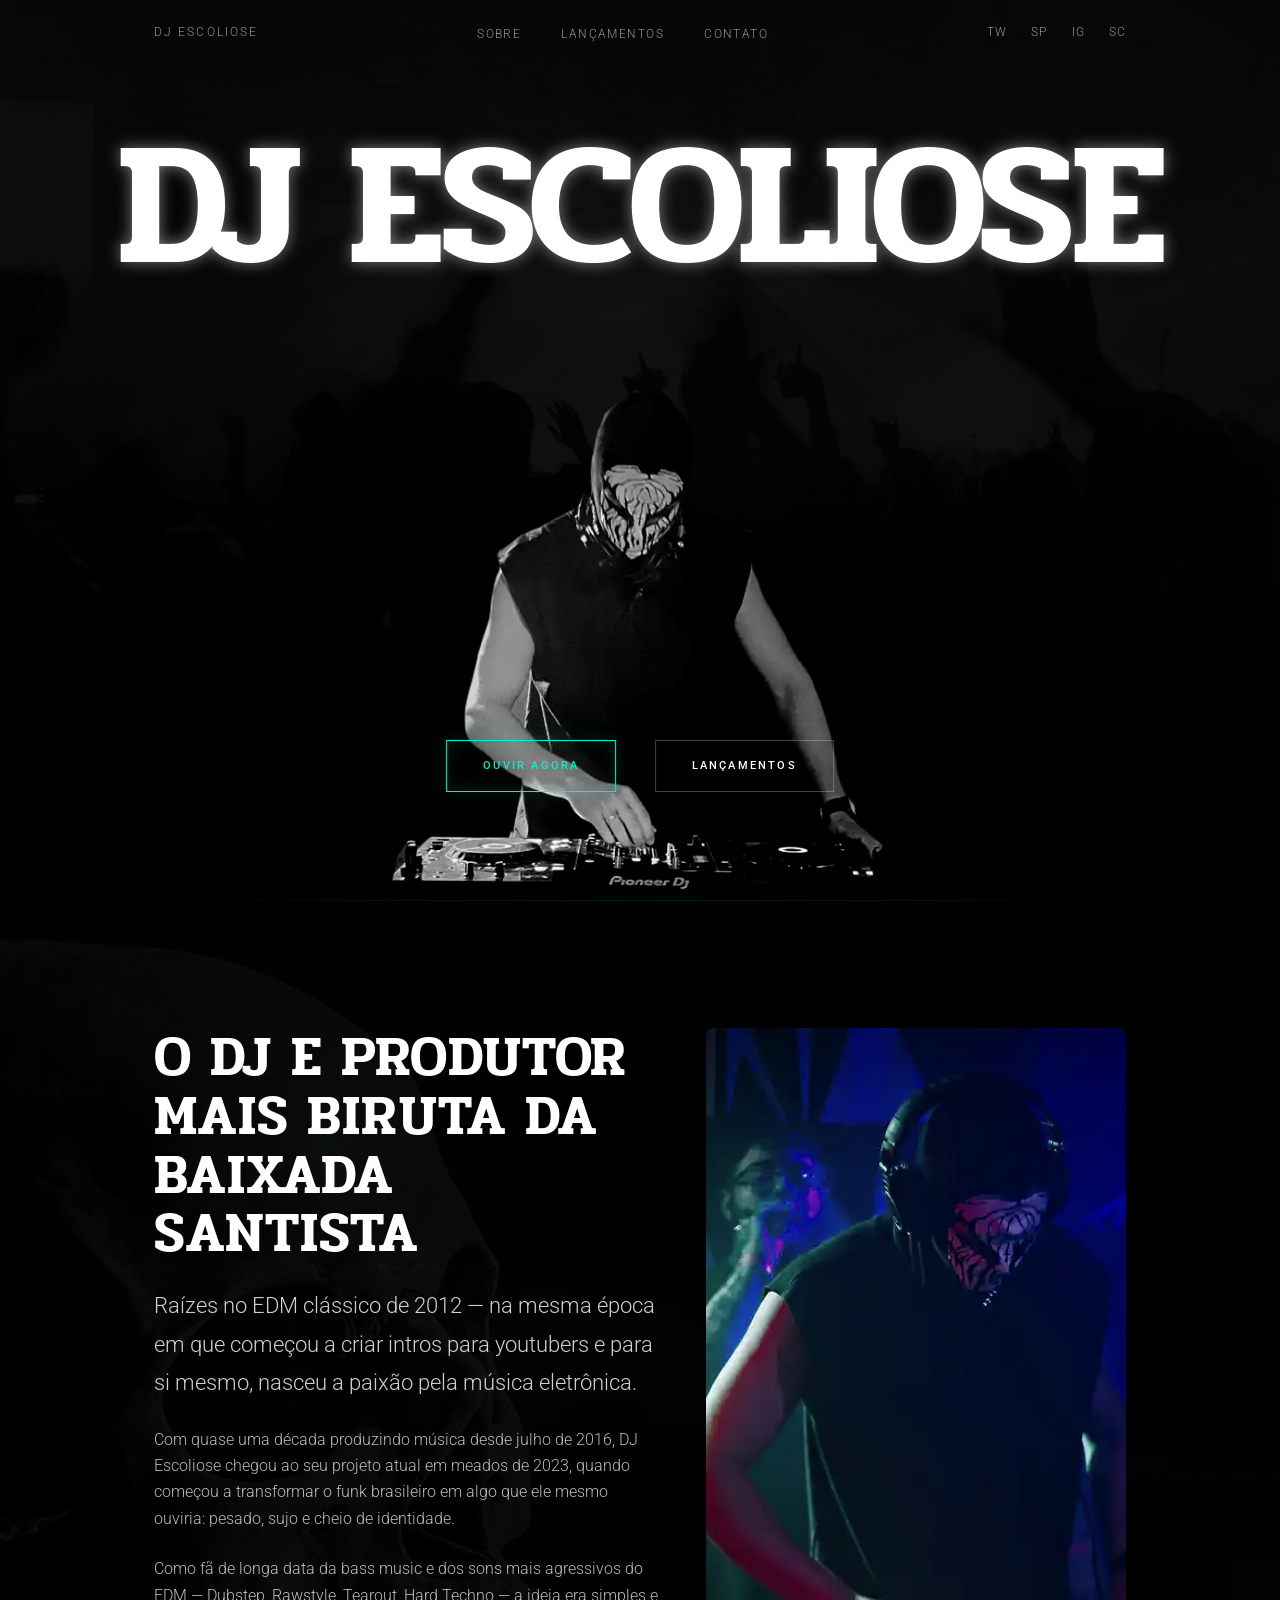
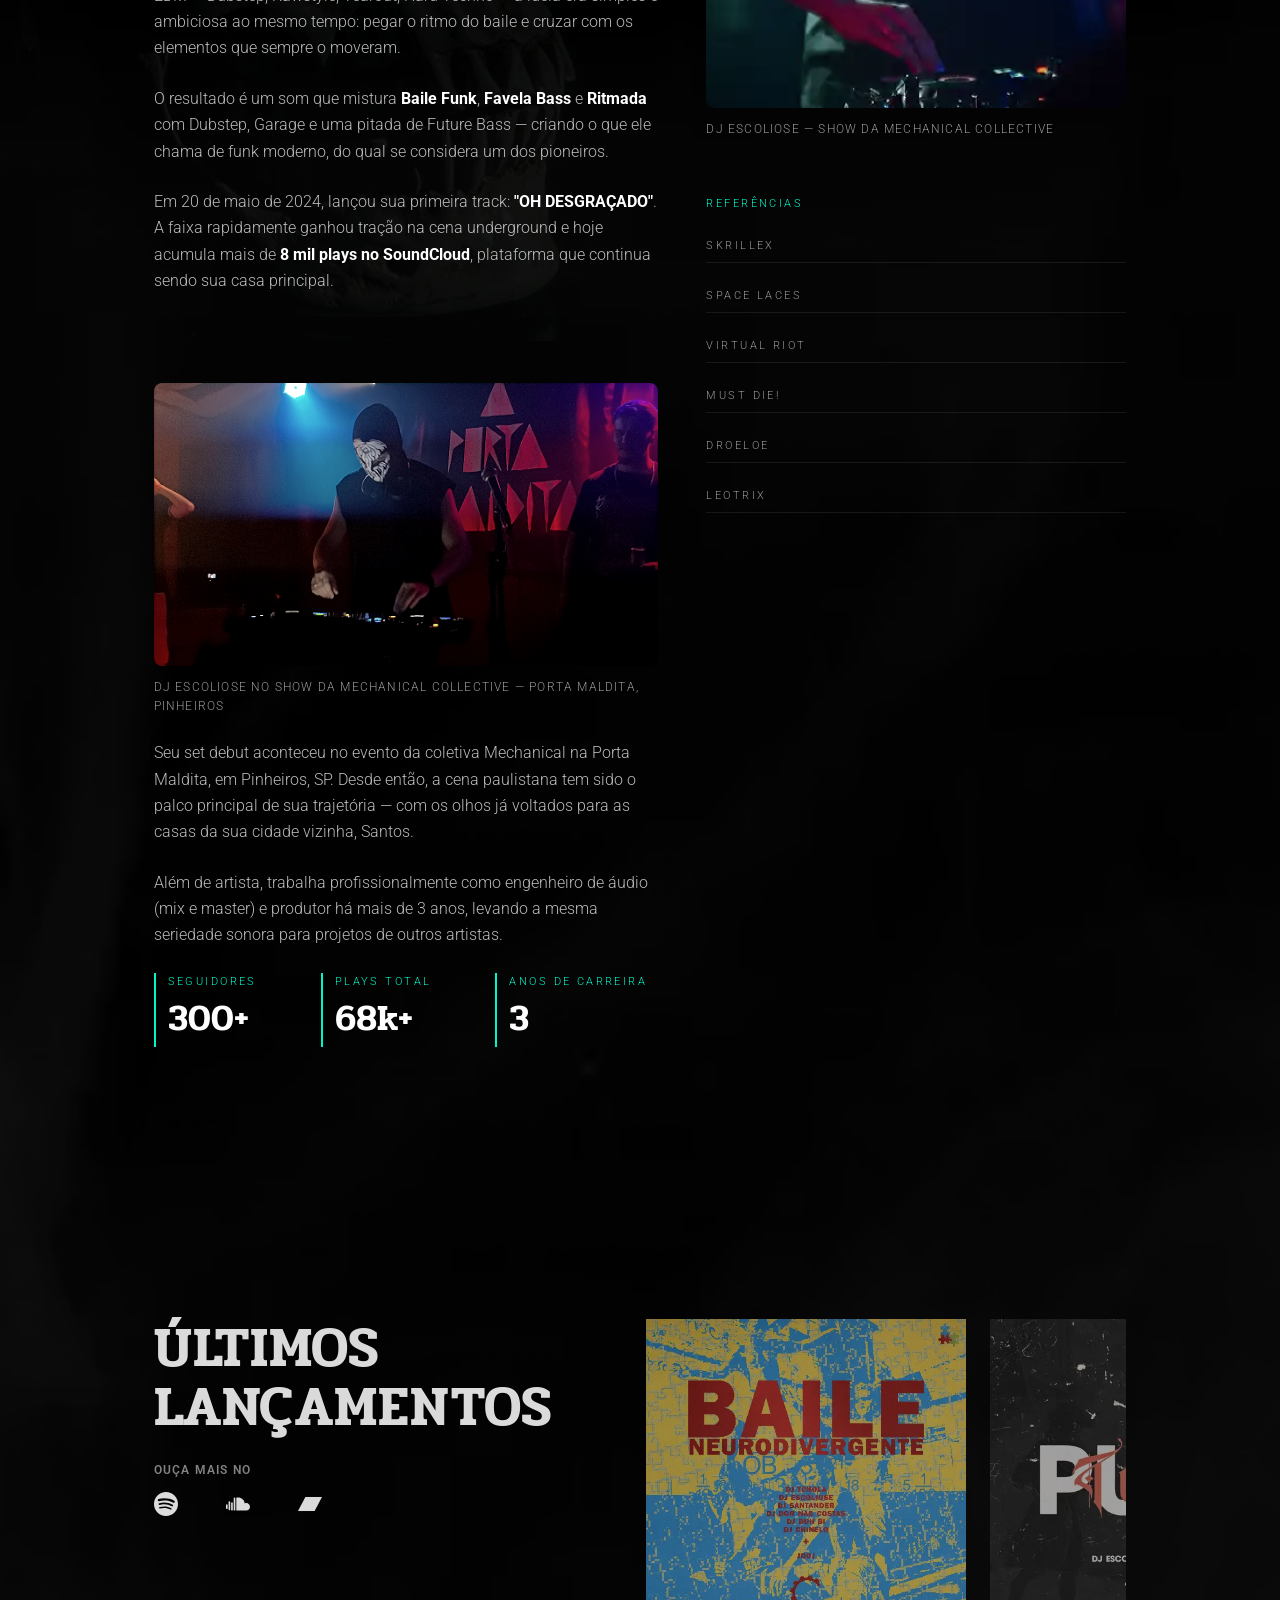
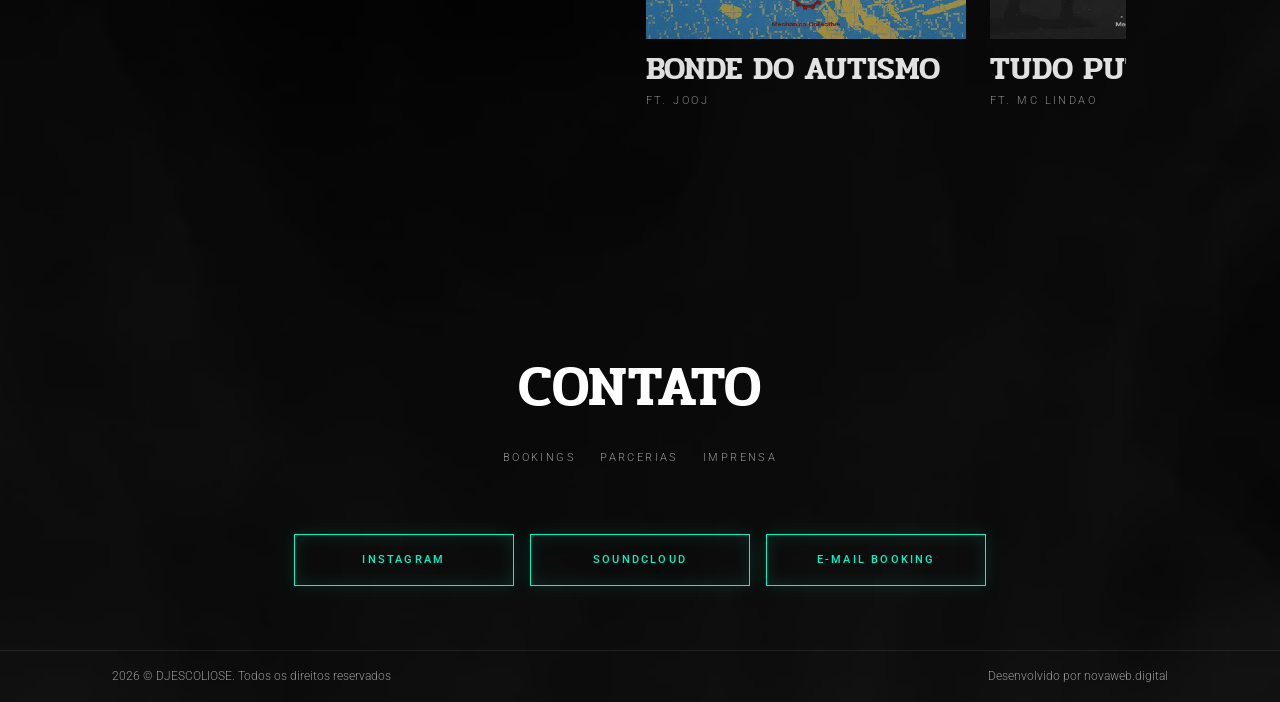
==== commit 62d2df6a: "ajustes de estilo e navegação" ====
--- a/index.html
+++ b/index.html
@@ -3,205 +3,163 @@
   <head>
     <meta charset="UTF-8" />
     <meta name="viewport" content="width=device-width, initial-scale=1.0" />
-    <title>DJ Escoliose</title>
+    <title>DJ Escoliose — Funk Moderno da Baixada Santista</title>
     <meta
       name="description"
       content="DJ e produtor de funk moderno da Baixada Santista. Baile Funk cruzado com Dubstep, Garage e Future Bass."
     />
 
+    <meta property="og:title" content="DJ Escoliose" />
+    <meta property="og:description" content="DJ e produtor de funk moderno da Baixada Santista." />
+    <meta property="og:type" content="website" />
+
     <link rel="preconnect" href="https://fonts.googleapis.com" />
     <link rel="preconnect" href="https://fonts.gstatic.com" crossorigin />
     <link
-      href="https://fonts.googleapis.com/css2?family=Aleo:ital,wght@0,100..900;1,100..900&family=DM+Serif+Display:ital@0;1&family=Pridi:wght@200;300;400;500;600;700&family=Rakkas&display=swap"
+      href="https://fonts.googleapis.com/css2?family=Pridi:wght@200;300;400;500;600;700&family=Roboto:wght@300;400&display=swap"
       rel="stylesheet"
     />
     <link rel="stylesheet" href="global.css" />
     <link rel="stylesheet" href="style.css" />
   </head>
+
   <body>
+    <!-- ── Navegação principal ─────────────────────────────────────────── -->
     <nav class="nav" role="navigation" aria-label="Navegação principal">
       <div class="nav__inner container">
-        <a
-          href="/"
-          class="nav__logo texto-xs"
-          aria-label="DJ Escoliose — página inicial"
-          >DJ ESCOLIOSE</a
+        <a href="/" class="nav__logo texto-xs" aria-label="DJ Escoliose — página inicial">
+          DJ ESCOLIOSE
+        </a>
+
+        <ul class="nav__links" role="list">
+          <li><a href="#sobre"       class="nav__link texto-xs">Sobre</a></li>
+          <li><a href="#lancamentos" class="nav__link texto-xs">Lançamentos</a></li>
+          <li><a href="#contato"     class="nav__link texto-xs">Contato</a></li>
+        </ul>
+
+        <div class="nav__social" aria-label="Redes sociais">
+          <a href="https://x.com/djescoliose"          class="nav__social-link texto-xs" aria-label="Twitter / X">TW</a>
+          <a href="https://open.spotify.com/intl-pt/artist/1CHyqbLCORKxfhcNqEiguk?si=M6FfU5L5S8-YTeRgNHsVEQ"
+             class="nav__social-link texto-xs" aria-label="Spotify" target="_blank" rel="noopener">SP</a>
+          <a href="https://instagram.com/djescoliose"  class="nav__social-link texto-xs" aria-label="Instagram" target="_blank" rel="noopener">IG</a>
+          <a href="https://soundcloud.com/djescoliose" class="nav__social-link texto-xs" aria-label="SoundCloud" target="_blank" rel="noopener">SC</a>
+        </div>
+
+        <button
+          class="nav__menu-btn btn btn-primario"
+          aria-label="Abrir menu de navegação"
+          aria-expanded="false"
+          aria-controls="mobile-menu"
         >
-
-        <ul class="nav__links" role="list">
-          <li><a href="#sobre" class="nav__link texto-xs">Sobre</a></li>
-          <li>
-            <a href="#lancamentos" class="nav__link texto-xs">Lançamentos</a>
-          </li>
-          <li><a href="#contato" class="nav__link texto-xs">Contato</a></li>
+          <span aria-hidden="true">Menu</span>
+        </button>
+      </div>
+    </nav>
+
+    <!-- ── Menu mobile ──────────────────────────────────────────────────── -->
+    <div
+      class="mobile-menu"
+      id="mobile-menu"
+      role="dialog"
+      aria-modal="true"
+      aria-label="Menu de navegação"
+      aria-hidden="true"
+    >
+      <div class="mobile-menu__overlay" aria-hidden="true"></div>
+
+      <nav class="mobile-menu__panel" aria-label="Links de navegação">
+        <button
+          class="mobile-menu__close btn btn-secundario"
+          aria-label="Fechar menu de navegação"
+        >
+          <span aria-hidden="true">Fechar</span>
+        </button>
+
+        <ul class="mobile-menu__links" role="list">
+          <li><a href="#sobre"       class="mobile-menu__link titulo-md">Sobre</a></li>
+          <li><a href="#lancamentos" class="mobile-menu__link titulo-md">Lançamentos</a></li>
+          <li><a href="#contato"     class="mobile-menu__link titulo-md">Contato</a></li>
         </ul>
 
-        <div class="nav__social" aria-label="Redes sociais">
-          <a
-            href="https://x.com/djescoliose"
-            class="nav__social-link texto-xs"
-            aria-label="Twitter"
-            >TW</a
-          >
-          <a
-            href="https://open.spotify.com/intl-pt/artist/1CHyqbLCORKxfhcNqEiguk?si=M6FfU5L5S8-YTeRgNHsVEQ"
-            class="nav__social-link texto-xs"
-            aria-label="Spotify"
-            >SP</a
-          >
-          <a
-            href="https://instagram.com/djescoliose"
-            class="nav__social-link texto-xs"
-            aria-label="Instagram"
-            >IG</a
-          >
+        <div class="mobile-menu__social" aria-label="Redes sociais">
+          <a href="https://x.com/djescoliose"          class="nav__social-link texto-xs" aria-label="Twitter / X">TW</a>
+          <a href="https://open.spotify.com/intl-pt/artist/1CHyqbLCORKxfhcNqEiguk?si=M6FfU5L5S8-YTeRgNHsVEQ"
+             class="nav__social-link texto-xs" aria-label="Spotify" target="_blank" rel="noopener">SP</a>
+          <a href="https://instagram.com/djescoliose"  class="nav__social-link texto-xs" aria-label="Instagram" target="_blank" rel="noopener">IG</a>
+          <a href="https://soundcloud.com/djescoliose" class="nav__social-link texto-xs" aria-label="SoundCloud" target="_blank" rel="noopener">SC</a>
+        </div>
+      </nav>
+    </div>
+
+    <main id="conteudo-principal">
+
+      <!-- ── Hero ───────────────────────────────────────────────────────── -->
+      <section class="hero" id="inicio" aria-labelledby="hero-titulo">
+        <img
+          src="./assets/dj_escoliose_fundo.png"
+          alt=""
+          class="hero__bg hero__bg-img"
+          loading="eager"
+          aria-hidden="true"
+          fetchpriority="high"
+        />
+
+        <div class="hero__content container">
+          <h1 id="hero-titulo" class="hero__titulo titulo-2xl">DJ ESCOLIOSE</h1>
+          <img
+            src="./assets/dj_escoliose_baixada_santista.webp"
+            alt=""
+            class="hero__artista"
+            loading="eager"
+            fetchpriority="high"
+            width="520"
+            height="720"
+          />
+        </div>
+        <div class="hero__actions">
           <a
             href="https://soundcloud.com/djescoliose"
             target="_blank"
             rel="noopener"
-            class="nav__social-link texto-xs"
-            aria-label="SoundCloud"
-            >SC</a
+            class="btn btn-primario"
           >
-        </div>
-
-        <button
-          class="nav__menu-btn btn btn-primario"
-          aria-label="Abrir menu"
-          aria-expanded="false"
-          aria-controls="mobile-menu"
-        >
-          <span>Menu</span>
-        </button>
-      </div>
-    </nav>
-
-    <div
-      class="mobile-menu"
-      id="mobile-menu"
-      aria-hidden="true"
-      role="dialog"
-      aria-label="Menu de navegação"
-    >
-      <div class="mobile-menu__overlay"></div>
-      <nav class="mobile-menu__panel">
-        <button
-          class="mobile-menu__close btn btn-secundario"
-          aria-label="Fechar menu"
-        >
-          <span>Fechar</span>
-        </button>
-        <ul class="mobile-menu__links" role="list">
-          <li>
-            <a href="#sobre" class="mobile-menu__link titulo-md">Sobre</a>
-          </li>
-          <li>
-            <a href="#lancamentos" class="mobile-menu__link titulo-md"
-              >Lançamentos</a
-            >
-          </li>
-          <li>
-            <a href="#contato" class="mobile-menu__link titulo-md">Contato</a>
-          </li>
-        </ul>
-        <div class="mobile-menu__social" aria-label="Redes sociais">
-          <a
-            href="https://x.com/djescoliose"
-            class="nav__social-link texto-xs"
-            aria-label="Twitter"
-            >TW</a
-          >
-          <a
-            href="https://open.spotify.com/intl-pt/artist/1CHyqbLCORKxfhcNqEiguk?si=M6FfU5L5S8-YTeRgNHsVEQ"
-            class="nav__social-link texto-xs"
-            aria-label="Spotify"
-            >SP</a
-          >
-          <a
-            href="https://instagram.com/djescoliose"
-            class="nav__social-link texto-xs"
-            aria-label="Instagram"
-            >IG</a
-          >
-          <a
-            href="https://soundcloud.com/djescoliose"
-            target="_blank"
-            rel="noopener"
-            class="nav__social-link texto-xs"
-            aria-label="SoundCloud"
-            >SC</a
-          >
-        </div>
-      </nav>
-    </div>
-
-    <main>
-      <section class="hero" id="inicio" aria-label="DJ Escoliose — Hero">
-        <div class="hero__bg" aria-hidden="true">
-          <img
-            src="./assets/dj_escoliose_fundo.png"
-            alt=""
-            class="hero__bg-img"
-            loading="eager"
-            fetchpriority="high"
-          />
-        </div>
-
-        <div class="hero__content container">
-          <div class="hero__titulo-wrap" aria-hidden="true">
-            <h1 class="hero__titulo titulo-2xl">DJ ESCOLIOSE</h1>
-          </div>
-
-          <div class="hero__artista" aria-hidden="true">
-            <img
-              src="./assets/dj_escoliose_baixada_santista.webp"
-              alt="DJ Escoliose performando com máscara"
-              class="hero__artista-img"
-              loading="eager"
-              fetchpriority="high"
-            />
-          </div>
-        </div>
-        <div class="hero__actions-overlay">
-          <div class="hero__actions">
-            <a
-              href="https://soundcloud.com/djescoliose"
-              target="_blank"
-              rel="noopener"
-              class="btn btn-primario"
-            >
-              <span>Ouvir Agora</span>
-            </a>
-            <a href="#lancamentos" class="btn btn-secundario">
-              <span>Próximos Lançamentos</span>
-            </a>
-          </div>
+            <span>Ouvir Agora</span>
+          </a>
+          <a href="#lancamentos" class="btn btn-secundario">
+            <span>Lançamentos</span>
+          </a>
         </div>
       </section>
 
-      <section class="sobre" id="sobre" aria-label="Sobre DJ Escoliose">
+      <!-- ── Sobre ───────────────────────────────────────────────────────── -->
+      <section class="sobre" id="sobre" aria-labelledby="sobre-titulo">
         <div class="sobre__corpo container">
+
           <div class="sobre__col-texto">
-            <h2 class="titulo-lg sobre__headline">
+            <h2 id="sobre-titulo" class="titulo-lg sobre__headline">
               O DJ e Produtor mais biruta da Baixada Santista
             </h2>
+
             <p class="texto-xl sobre__lead">
               Raízes no EDM clássico de 2012 — na mesma época em que começou a
               criar intros para youtubers e para si mesmo, nasceu a paixão pela
               música eletrônica.
             </p>
+
             <p class="texto-md sobre__paragrafo">
               Com quase uma década produzindo música desde julho de 2016, DJ
               Escoliose chegou ao seu projeto atual em meados de 2023, quando
               começou a transformar o funk brasileiro em algo que ele mesmo
               ouviria: pesado, sujo e cheio de identidade.
             </p>
+
             <p class="texto-md sobre__paragrafo">
               Como fã de longa data da bass music e dos sons mais agressivos do
               EDM — Dubstep, Rawstyle, Tearout, Hard Techno — a ideia era
               simples e ambiciosa ao mesmo tempo: pegar o ritmo do baile e
               cruzar com os elementos que sempre o moveram.
             </p>
+
             <p class="texto-md sobre__paragrafo">
               O resultado é um som que mistura
               <strong class="neon">Baile Funk</strong>,
@@ -210,6 +168,7 @@
               com Dubstep, Garage e uma pitada de Future Bass — criando o que
               ele chama de funk moderno, do qual se considera um dos pioneiros.
             </p>
+
             <p class="texto-md sobre__paragrafo">
               Em 20 de maio de 2024, lançou sua primeira track:
               <strong>"OH DESGRAÇADO"</strong>. A faixa rapidamente ganhou
@@ -217,68 +176,66 @@
               <strong class="neon">8 mil plays no SoundCloud</strong>,
               plataforma que continua sendo sua casa principal.
             </p>
+
             <figure class="sobre__foto sobre__foto--secundaria">
               <img
                 src="./assets/dj_escoliose_mechanical_evento_porta_maldita_sobre.png"
-                alt="DJ Escoliose no show da Mechanical Collective"
+                alt="DJ Escoliose se apresentando no evento da Mechanical Collective na Porta Maldita, Pinheiros"
                 loading="lazy"
                 draggable="false"
               />
               <figcaption class="texto-xs">
-                DJ Escoliose no show da Mechanical Collective
+                DJ Escoliose no show da Mechanical Collective — Porta Maldita, Pinheiros
               </figcaption>
             </figure>
+
             <p class="texto-md sobre__paragrafo">
               Seu set debut aconteceu no evento da coletiva Mechanical na Porta
               Maldita, em Pinheiros, SP. Desde então, a cena paulistana tem sido
               o palco principal de sua trajetória — com os olhos já voltados
               para as casas da sua cidade vizinha, Santos.
             </p>
+
             <p class="texto-md sobre__paragrafo">
               Além de artista, trabalha profissionalmente como engenheiro de
               áudio (mix e master) e produtor há mais de 3 anos, levando a mesma
               seriedade sonora para projetos de outros artistas.
             </p>
 
-            <div class="sobre__stats">
+            <dl class="sobre__stats" aria-label="Estatísticas do artista">
               <div class="sobre__stats-item">
-                <h3>300+</h3>
-                <p class="auxiliar texto-sm">seguidores</p>
+                <dt class="auxiliar texto-sm">Seguidores</dt>
+                <dd class="sobre__stats-numero">300+</dd>
               </div>
-
               <div class="sobre__stats-item">
-                <h3>68k+</h3>
-                <p class="auxiliar texto-sm">plays total</p>
+                <dt class="auxiliar texto-sm">Plays total</dt>
+                <dd class="sobre__stats-numero">68k+</dd>
               </div>
-
               <div class="sobre__stats-item">
-                <h3>3</h3>
-                <p class="auxiliar texto-sm">anos de carreira</p>
+                <dt class="auxiliar texto-sm">Anos de carreira</dt>
+                <dd class="sobre__stats-numero">3</dd>
               </div>
-            </div>
+            </dl>
           </div>
 
-          <aside class="sobre__col-lateral" aria-label="Fotos e referências">
+          <aside class="sobre__col-lateral" aria-label="Fotos do artista e referências musicais">
             <figure class="sobre__foto sobre__foto--principal">
               <img
                 src="./assets/dj_escoliose_mechanical_evento_sobre.webp"
-                alt="DJ Escoliose no show da Mechanical Collective"
+                alt="DJ Escoliose com máscara no palco durante show da Mechanical Collective"
                 loading="lazy"
                 draggable="false"
                 width="520"
                 height="680"
               />
               <figcaption class="texto-xs">
-                DJ Escoliose no show da Mechanical Collective
+                DJ Escoliose — show da Mechanical Collective
               </figcaption>
             </figure>
 
             <div class="sobre__refs">
-              <p class="auxiliar">Referências</p>
-              <ul
-                class="sobre__refs-lista texto-sm"
-                aria-label="Artistas referência"
-              >
+              <p class="auxiliar" id="refs-label">Referências</p>
+              <ul class="sobre__refs-lista texto-sm" aria-labelledby="refs-label">
                 <li class="auxiliar">Skrillex</li>
                 <li class="auxiliar">Space Laces</li>
                 <li class="auxiliar">Virtual Riot</li>
@@ -289,9 +246,10 @@
             </div>
           </aside>
         </div>
+
         <img
           src="./assets/dj_escoliose_esqueleto.webp"
-          alt="DJ ESCOLIOSE — fundo da seção"
+          alt=""
           class="sobre__bg"
           loading="lazy"
           aria-hidden="true"
@@ -299,219 +257,186 @@
         />
       </section>
 
-      <section
-        class="lancamentos"
-        id="lancamentos"
-        aria-label="Lançamentos e músicas em destaque"
-      >
+      <!-- ── Lançamentos ─────────────────────────────────────────────────── -->
+      <section class="lancamentos" id="lancamentos" aria-labelledby="lancamentos-titulo">
         <div class="lancamentos__conteudo container">
+
           <div class="lancamentos__cabecalho">
-            <h2 class="titulo-lg lancamentos__titulo">últimos lançamentos</h2>
+            <h2 id="lancamentos-titulo" class="titulo-lg lancamentos__titulo">
+              Últimos lançamentos
+            </h2>
+
             <div>
-              <p class="lancamentos__links-titulo">Ouça mais no</p>
-              <div class="lancamentos__links">
+              <p class="lancamentos__links-titulo texto-xs" id="plataformas-label">
+                Ouça mais no
+              </p>
+              <div class="lancamentos__links" aria-labelledby="plataformas-label" role="list">
                 <a
-                  href="https://open.spotify.com/artist/1K40d7z9a5V5b8v9c6d7e8f9g0h1i2j3k4l5m6n7o8p9q0r1s2t3u4v5w6x7y8z9"
+                  href="https://open.spotify.com/artist/1CHyqbLCORKxfhcNqEiguk"
                   target="_blank"
                   rel="noopener"
+                  aria-label="Ouça no Spotify"
+                  role="listitem"
                 >
-                  <img
-                    src="./assets/spotify_icon.svg"
-                    alt="DJ ESCOLIOSE — fundo da seção de lançamentos"
-                    class="btn_icon"
-                    loading="lazy"
-                    aria-hidden="true"
-                    draggable="false"
-                  />
+                  <img src="./assets/spotify_icon.svg"   alt="Spotify"   class="btn_icon" loading="lazy" draggable="false" width="24" height="24" />
                 </a>
                 <a
                   href="https://soundcloud.com/djescoliose"
                   target="_blank"
                   rel="noopener"
+                  aria-label="Ouça no SoundCloud"
+                  role="listitem"
                 >
-                  <img
-                    src="./assets/soundcloud_icon.svg"
-                    alt="DJ ESCOLIOSE — fundo da seção de lançamentos"
-                    class="btn_icon"
-                    loading="lazy"
-                    aria-hidden="true"
-                    draggable="false"
-                  />
+                  <img src="./assets/soundcloud_icon.svg" alt="SoundCloud" class="btn_icon" loading="lazy" draggable="false" width="24" height="24" />
                 </a>
                 <a
                   href="https://djescoliose.bandcamp.com"
                   target="_blank"
                   rel="noopener"
+                  aria-label="Ouça no Bandcamp"
+                  role="listitem"
                 >
-                  <img
-                    src="./assets/bandcamp_icon.svg"
-                    alt="DJ ESCOLIOSE — fundo da seção de lançamentos"
-                    class="btn_icon"
-                    loading="lazy"
-                    aria-hidden="true"
-                    draggable="false"
-                  />
+                  <img src="./assets/bandcamp_icon.svg"  alt="Bandcamp"  class="btn_icon" loading="lazy" draggable="false" width="24" height="24" />
                 </a>
               </div>
             </div>
           </div>
 
-          <div
+          <!-- aria-label no grid já descreve o propósito; role="list" + role="listitem" garantem semântica correta -->
+          <ul
             class="lancamentos__grid"
-            role="list"
-            aria-label="Lista de músicas"
+            aria-label="Lista de músicas — arraste para navegar"
           >
-            <article class="track" role="listitem">
+            <li class="track">
               <a
                 href="https://soundcloud.com/mechanicalcollective/bonde-do-autismo"
                 target="_blank"
                 rel="noopener"
                 class="track__link"
-                aria-label="Ouvir Bonde do Autismo no SoundCloud"
+                aria-label="Ouvir Bonde do Autismo (feat. jooj) no SoundCloud"
               >
                 <div class="track__thumb" aria-hidden="true">
                   <img
                     src="./assets/bonde_do_autismo_dj_escoliose_jooj.webp"
-                    alt="Capa de Bonde do Autismo"
+                    alt=""
                     loading="lazy"
                     width="480"
                     height="480"
                   />
-                  <div class="track__play-overlay" aria-hidden="true">
-                    <svg
-                      class="track__play-icon"
-                      viewBox="0 0 24 24"
-                      fill="currentColor"
-                      aria-hidden="true"
-                      width="42"
-                      height="42"
-                    >
+                  <div class="track__play-overlay">
+                    <svg class="track__play-icon" viewBox="0 0 24 24" fill="currentColor" aria-hidden="true" width="42" height="42" focusable="false">
                       <path d="M8 5v14l11-7z" />
                     </svg>
                   </div>
-                  <div class="track__glow" aria-hidden="true"></div>
+                  <div class="track__glow"></div>
                 </div>
                 <div class="track__info">
-                  <h3 class="titulo-md track__nome">Bonde do Autismo</h3>
-                  <p class="auxiliar track__feat">ft. jooj</p>
+                  <span class="titulo-md track__nome">Bonde do Autismo</span>
+                  <span class="auxiliar track__feat">ft. jooj</span>
                 </div>
               </a>
-            </article>
-            <article class="track" role="listitem">
+            </li>
+
+            <li class="track">
               <a
                 href="https://soundcloud.com/djescoliose/tudo-puta"
                 target="_blank"
                 rel="noopener"
                 class="track__link"
-                aria-label="Ouvir Tudo Puta no SoundCloud"
+                aria-label="Ouvir Tudo Puta (feat. mc lindao) no SoundCloud"
               >
                 <div class="track__thumb" aria-hidden="true">
                   <img
                     src="./assets/tudo_puta_dj_escoliose_mc_lindao.webp"
-                    alt="Capa de Tudo Puta"
+                    alt=""
                     loading="lazy"
                     width="480"
                     height="480"
                   />
-                  <div class="track__play-overlay" aria-hidden="true">
-                    <svg
-                      class="track__play-icon"
-                      viewBox="0 0 24 24"
-                      fill="currentColor"
-                      aria-hidden="true"
-                      width="42"
-                      height="42"
-                    >
+                  <div class="track__play-overlay">
+                    <svg class="track__play-icon" viewBox="0 0 24 24" fill="currentColor" aria-hidden="true" width="42" height="42" focusable="false">
                       <path d="M8 5v14l11-7z" />
                     </svg>
                   </div>
-                  <div class="track__glow" aria-hidden="true"></div>
+                  <div class="track__glow"></div>
                 </div>
                 <div class="track__info">
-                  <h3 class="titulo-md track__nome">Tudo Puta</h3>
-                  <p class="auxiliar track__feat">ft. mc lindao</p>
+                  <span class="titulo-md track__nome">Tudo Puta</span>
+                  <span class="auxiliar track__feat">ft. mc lindao</span>
                 </div>
               </a>
-            </article>
-            <article class="track" role="listitem">
+            </li>
+
+            <li class="track">
               <a
                 href="https://soundcloud.com/mechanicalcollective/bunda"
                 target="_blank"
                 rel="noopener"
                 class="track__link"
-                aria-label="Ouvir Bunda no SoundCloud"
+                aria-label="Ouvir Bunda (feat. Tena e DJ Mofo) no SoundCloud"
               >
                 <div class="track__thumb" aria-hidden="true">
                   <img
                     src="./assets/sequencia_de_bunda_dj_escoliose_tena_dj_mofo.webp"
-                    alt="Capa de Bunda"
+                    alt=""
                     loading="lazy"
                     width="480"
                     height="480"
                   />
-                  <div class="track__play-overlay" aria-hidden="true">
-                    <svg
-                      class="track__play-icon"
-                      viewBox="0 0 24 24"
-                      fill="currentColor"
-                      aria-hidden="true"
-                      width="36"
-                      height="36"
-                    >
+                  <div class="track__play-overlay">
+                    <svg class="track__play-icon" viewBox="0 0 24 24" fill="currentColor" aria-hidden="true" width="36" height="36" focusable="false">
                       <path d="M8 5v14l11-7z" />
                     </svg>
                   </div>
-                  <div class="track__glow" aria-hidden="true"></div>
+                  <div class="track__glow"></div>
                 </div>
                 <div class="track__info">
-                  <h3 class="titulo-md track__nome">Bunda</h3>
-                  <p class="auxiliar track__feat">ft. tena & dj mofo</p>
+                  <span class="titulo-md track__nome">Bunda</span>
+                  <span class="auxiliar track__feat">ft. tena &amp; dj mofo</span>
                 </div>
               </a>
-            </article>
-            <article class="track" role="listitem">
+            </li>
+
+            <li class="track">
               <a
                 href="https://soundcloud.com/mechanicalcollective/replay"
                 target="_blank"
                 rel="noopener"
                 class="track__link"
-                aria-label="Ouvir Replay no SoundCloud"
+                aria-label="Ouvir Replay (feat. Tena) no SoundCloud"
               >
                 <div class="track__thumb" aria-hidden="true">
                   <img
                     src="./assets/replay_dj_escoliose_tena.webp"
-                    alt="Capa de Replay"
+                    alt=""
                     loading="lazy"
                     width="480"
                     height="480"
                   />
-                  <div class="track__play-overlay" aria-hidden="true">
-                    <svg
-                      class="track__play-icon"
-                      viewBox="0 0 24 24"
-                      fill="currentColor"
-                      aria-hidden="true"
-                      width="36"
-                      height="36"
-                    >
+                  <div class="track__play-overlay">
+                    <svg class="track__play-icon" viewBox="0 0 24 24" fill="currentColor" aria-hidden="true" width="36" height="36" focusable="false">
                       <path d="M8 5v14l11-7z" />
                     </svg>
                   </div>
-                  <div class="track__glow" aria-hidden="true"></div>
+                  <div class="track__glow"></div>
                 </div>
                 <div class="track__info">
-                  <h3 class="titulo-md track__nome">Replay</h3>
-                  <p class="auxiliar track__feat">ft. tena</p>
+                  <span class="titulo-md track__nome">Replay</span>
+                  <span class="auxiliar track__feat">ft. tena</span>
                 </div>
               </a>
-            </article>
-          </div>
+            </li>
+          </ul>
+
         </div>
       </section>
+
     </main>
-    <footer class="contato" id="contato" aria-label="Contato e bookings">
+
+    <!-- ── Footer / Contato ───────────────────────────────────────────────── -->
+    <footer class="contato" id="contato" aria-labelledby="contato-titulo">
       <div class="contato__inner container">
-        <h2 class="titulo-lg contato__titulo">Contato</h2>
+        <h2 id="contato-titulo" class="titulo-lg contato__titulo">Contato</h2>
 
         <ul class="contato__lista" aria-label="Tipos de atendimento">
           <li class="auxiliar">Bookings</li>
@@ -519,33 +444,19 @@
           <li class="auxiliar">Imprensa</li>
         </ul>
 
-        <div class="contato__acoes" aria-label="Links de contato">
-          <a
-            href="https://instagram.com/djescoliose"
-            target="_blank"
-            rel="noopener"
-            class="btn btn-primario"
-          >
-            <span>Instagram</span>
-          </a>
-          <a
-            href="https://soundcloud.com/djescoliose"
-            target="_blank"
-            rel="noopener"
-            class="btn btn-primario"
-          >
-            <span>SoundCloud</span>
-          </a>
-          <a href="mailto:booking@djescoliose.site" class="btn btn-primario">
-            <span>E-mail booking</span>
-          </a>
+        <div class="contato__acoes" aria-label="Canais de contato">
+          <a href="https://instagram.com/djescoliose"  target="_blank" rel="noopener" class="btn btn-primario"><span>Instagram</span></a>
+          <a href="https://soundcloud.com/djescoliose" target="_blank" rel="noopener" class="btn btn-primario"><span>SoundCloud</span></a>
+          <a href="mailto:djescoliose@gmail.com"    class="btn btn-primario"><span>E-mail booking</span></a>
         </div>
       </div>
+
       <div class="contato__copyright">
-        <p>2026 © DJESCOLIOSE. Todos os direitos reservados</p>
-        <p>Desenvolvido por novaweb.digital</p>
+        <p><small>2026 © DJESCOLIOSE. Todos os direitos reservados</small></p>
+        <p><small>Desenvolvido por <a href="https://novaweb.digital" target="_blank" rel="noopener">novaweb.digital</a></small></p>
       </div>
     </footer>
+
     <img
       src="./assets/dj_escoliose_fundo_footer.webp"
       alt=""
@@ -554,6 +465,7 @@
       aria-hidden="true"
       draggable="false"
     />
+
     <script src="script.js" defer></script>
   </body>
-</html>
+</html>
--- a/global.css
+++ b/global.css
@@ -1,41 +1,56 @@
-@import url('https://fonts.googleapis.com/css2?family=Montserrat:wght@800&family=Pridi:wght@600&family=Roboto:wght@300;400&display=swap');
+/* ─────────────────────────────────────────────────────────────────────────────
+   global.css — tokens, reset, utilitários tipográficos, botões
+   ───────────────────────────────────────────────────────────────────────────── */
+
+@import url('https://fonts.googleapis.com/css2?family=Pridi:wght@200;300;400;500;600;700&family=Roboto:wght@300;400&display=swap');
+
+/* ── Tokens ────────────────────────────────────────────────────────────────── */
 
 :root {
-  --preto: #000000;
-  --branco: #ffffff;
-  --neon: #00f5c8;
-  --neon-dim: #00c9a7;
-  --neon-dark: #004d3f;
-  --neon-glow: rgba(0, 245, 200, 0.12);
+  /* Paleta */
+  --preto:           #000000;
+  --branco:          #ffffff;
+  --neon:            #00f5c8;
+  --neon-dim:        #00c9a7;
+  --neon-dark:       #004d3f;
+  --neon-glow:       rgba(0, 245, 200, 0.12);
   --neon-glow-forte: rgba(0, 245, 200, 0.35);
+
   --cinza-escuro: #0a0a0a;
-  --cinza-medio: #111111;
-  --cinza-sutil: #1c1c1c;
-  --cinza-texto: #969696;
-  --cinza-borda: rgba(255,255,255,0.08);
-
-  --fonte-h1: 'Montserrat', Arial, sans-serif;
-  --fonte-titulo: 'Pridi', Georgia, serif;
-  --fonte-corpo: 'Roboto', Helvetica, sans-serif;
-
-  --px-mobile: 1.25rem;
-  --px-tablet: 3rem;
+  --cinza-medio:  #111111;
+  --cinza-sutil:  #1c1c1c;
+  --cinza-texto:  #969696;
+  --cinza-borda:  rgba(255, 255, 255, 0.08);
+
+  /* Tipografia */
+  --fonte-titulo: 'Pridi',  Georgia, serif;
+  --fonte-corpo:  'Roboto', Helvetica, sans-serif;
+
+  /* Layout */
+  --px-mobile:  1.25rem;
+  --px-tablet:  3rem;
   --px-desktop: 12vw;
 
+  /* Espaçamento */
   --gap-2xs: 0.25rem;
-  --gap-xs: 0.5rem;
-  --gap-sm: 1rem;
-  --gap-md: 1.5rem;
-  --gap-lg: 2.5rem;
-  --gap-xl: 4rem;
+  --gap-xs:  0.5rem;
+  --gap-sm:  1rem;
+  --gap-md:  1.5rem;
+  --gap-lg:  2.5rem;
+  --gap-xl:  4rem;
   --gap-2xl: 7rem;
   --gap-3xl: 12rem;
 
-  --transicao: 0.35s cubic-bezier(0.4, 0, 0.2, 1);
+  /* Animações */
+  --transicao:       0.35s cubic-bezier(0.4, 0, 0.2, 1);
   --transicao-rapida: 0.18s cubic-bezier(0.4, 0, 0.2, 1);
 }
 
-*, *::before, *::after {
+/* ── Reset ─────────────────────────────────────────────────────────────────── */
+
+*,
+*::before,
+*::after {
   box-sizing: border-box;
   margin: 0;
   padding: 0;
@@ -47,6 +62,21 @@
   -moz-osx-font-smoothing: grayscale;
 }
 
+/* Respeita a preferência do sistema por animações reduzidas */
+@media (prefers-reduced-motion: reduce) {
+  html {
+    scroll-behavior: auto;
+  }
+
+  *,
+  *::before,
+  *::after {
+    animation-duration: 0.01ms !important;
+    animation-iteration-count: 1 !important;
+    transition-duration: 0.01ms !important;
+  }
+}
+
 body {
   position: relative;
   background-color: var(--preto);
@@ -58,78 +88,94 @@
   overflow-x: hidden;
 }
 
-h1 {
-  font-family: var(--fonte-h1);
-  font-weight: 800;
-  text-transform: uppercase;
-}
-
-p,
-li,
-span {
-  font-family: var(--fonte-corpo);
-  font-weight: 300;
-}
-
-strong,
-b {
-  font-weight: 400;
-}
-
-img { max-width: 100%; display: block; }
-a { color: inherit; text-decoration: none; }
-ul, ol { list-style: none; }
-button { cursor: pointer; }
+img {
+  max-width: 100%;
+  display: block;
+}
+
+a {
+  color: inherit;
+  text-decoration: none;
+}
+
+ul,
+ol {
+  list-style: none;
+}
+
+button {
+  cursor: pointer;
+  font-family: inherit;
+}
+
+/* ── Skip link (acessibilidade) ────────────────────────────────────────────── */
+
+.skip-link {
+  position: absolute;
+  top: -100%;
+  left: 1rem;
+  z-index: 9999;
+  padding: 0.5rem 1rem;
+  background: var(--neon);
+  color: var(--preto);
+  font-size: 0.875rem;
+  font-weight: 500;
+  transition: top var(--transicao-rapida);
+}
+
+.skip-link:focus {
+  top: 1rem;
+}
+
+/* ── Container ─────────────────────────────────────────────────────────────── */
 
 .container {
   width: 100%;
-  padding-left: var(--px-mobile);
-  padding-right: var(--px-mobile);
-  margin-left: auto;
-  margin-right: auto;
+  padding-inline: var(--px-mobile);
+  margin-inline: auto;
 }
 
 @media (min-width: 768px) {
   .container {
-    padding-left: var(--px-tablet);
-    padding-right: var(--px-tablet);
+    padding-inline: var(--px-tablet);
   }
 }
 
 @media (min-width: 1200px) {
   .container {
-    padding-left: var(--px-desktop);
-    padding-right: var(--px-desktop);
+    padding-inline: var(--px-desktop);
     max-width: 1600px;
   }
 }
 
+/* ── Escala tipográfica ────────────────────────────────────────────────────── */
+
 .titulo-2xl {
-  text-transform: uppercase;
   font-family: var(--fonte-titulo);
   font-size: clamp(3.7rem, 14vw, 11rem);
   font-weight: 600;
   line-height: 0.88;
   letter-spacing: -0.025em;
+  text-transform: uppercase;
   color: var(--branco);
 }
 
 .titulo-lg {
-  text-transform: uppercase;
   font-family: var(--fonte-titulo);
   font-size: clamp(2rem, 4.5vw, 3.5rem);
   font-weight: 600;
   line-height: 1.05;
   letter-spacing: 0.02em;
+  text-transform: uppercase;
   color: var(--branco);
 }
 
 .titulo-md {
-  text-transform: uppercase;
   font-family: var(--fonte-titulo);
-  font-size: clamp(2rem, 2.5vw, 1.7rem);
+  font-size: clamp(1.7rem, 2.5vw, 2rem);
   font-weight: 600;
   line-height: 1.15;
+  text-transform: uppercase;
   color: var(--branco);
 }
 
@@ -165,6 +211,7 @@
   color: var(--cinza-texto);
 }
 
+/* Rótulo auxiliar neon — letras pequenas, caps, tracking largo */
 .auxiliar {
   font-family: var(--fonte-corpo);
   font-size: 0.6875rem;
@@ -174,7 +221,10 @@
   color: var(--neon);
 }
 
+/* Cor de ênfase neon */
 .neon { color: var(--neon); }
+
+/* ── Botões ─────────────────────────────────────────────────────────────────  */
 
 .btn {
   display: inline-flex;
@@ -192,9 +242,16 @@
   overflow: hidden;
   transition: all var(--transicao);
   white-space: nowrap;
-  
-}
-
+}
+
+/* Estado de foco visível para todos os botões e links */
+.btn:focus-visible,
+a:focus-visible {
+  outline: 2px solid var(--neon);
+  outline-offset: 3px;
+}
+
+/* Botão primário — borda neon com fill ao hover */
 .btn-primario {
   color: var(--neon);
   border: 1px solid var(--neon);
@@ -214,25 +271,35 @@
 
 .btn-primario:hover {
   color: var(--preto);
-  box-shadow: 0 0 35px rgba(0,245,200,0.6), 0 0 70px rgba(0,245,200,0.25);
-}
-
-.btn-primario:hover::after { transform: translateX(0); }
-
-.btn-primario > * { position: relative; z-index: 1; }
-.btn-primario span { position: relative; z-index: 1; }
-
+  box-shadow: 0 0 35px rgba(0, 245, 200, 0.6), 0 0 70px rgba(0, 245, 200, 0.25);
+}
+
+.btn-primario:hover::after {
+  transform: translateX(0);
+}
+
+/* Mantém o conteúdo do botão acima do pseudo-elemento de fill */
+.btn-primario > *,
+.btn-primario span {
+  position: relative;
+  z-index: 1;
+}
+
+/* Botão secundário — borda sutil branca */
 .btn-secundario {
   background: transparent;
   color: var(--branco);
-  border: 1px solid rgba(255,255,255,0.25);
+  border: 1px solid rgba(255, 255, 255, 0.25);
 }
 
 .btn-secundario:hover {
-  border-color: rgba(255,255,255,0.7);
-  background: rgba(255,255,255,0.04);
-  box-shadow: 0 0 25px rgba(255,255,255,0.08);
-}
+  border-color: rgba(255, 255, 255, 0.7);
+  background: rgba(255, 255, 255, 0.04);
+  box-shadow: 0 0 25px rgba(255, 255, 255, 0.08);
+}
+
+/* Ícone de plataforma (Spotify, SoundCloud, Bandcamp) */
 .btn_icon {
   width: 24px;
-}
+  height: 24px;
+}
--- a/style.css
+++ b/style.css
@@ -1,3 +1,9 @@
+/* ─────────────────────────────────────────────────────────────────────────────
+   style.css — componentes por seção: nav, hero, sobre, lançamentos, contato
+   ───────────────────────────────────────────────────────────────────────────── */
+
+/* ── Navegação ──────────────────────────────────────────────────────────────── */
+
 .nav {
   position: fixed;
   top: 0;
@@ -7,7 +13,8 @@
   padding: 1.25rem 0;
   transition:
     background var(--transicao),
-    padding var(--transicao);
+    padding var(--transicao),
+    border-color var(--transicao);
 }
 
 .nav.scrolled {
@@ -15,18 +22,6 @@
   backdrop-filter: blur(12px);
   -webkit-backdrop-filter: blur(12px);
   padding: 0.875rem 0;
-
-  .sobre__bg,
-  .hero__bg-img {
-    position: absolute;
-    inset: 0;
-    width: 100%;
-    height: 100%;
-    object-fit: cover;
-    object-position: center;
-    z-index: 0;
-    pointer-events: none;
-  }
   border-bottom: 1px solid var(--cinza-borda);
 }
 
@@ -47,6 +42,7 @@
   color: var(--neon);
 }
 
+/* Links desktop — ocultos em mobile */
 .nav__links {
   display: none;
   align-items: center;
@@ -60,6 +56,7 @@
   position: relative;
 }
 
+/* Sublinhado neon animado */
 .nav__link::after {
   content: "";
   position: absolute;
@@ -68,17 +65,19 @@
   width: 0;
   height: 1px;
   background: var(--neon);
+  box-shadow: 0 0 6px var(--neon);
   transition: width var(--transicao);
-  box-shadow: 0 0 6px var(--neon);
 }
 
 .nav__link:hover {
   color: var(--branco);
 }
+
 .nav__link:hover::after {
   width: 100%;
 }
 
+/* Links de redes sociais — ocultos em mobile */
 .nav__social {
   display: none;
   align-items: center;
@@ -95,21 +94,18 @@
   color: var(--neon);
 }
 
+/* Botão de menu mobile — oculto em desktop */
 .nav__menu-btn {
   display: flex;
 }
 
 @media (min-width: 1024px) {
-  .nav__links {
-    display: flex;
-  }
-  .nav__social {
-    display: flex;
-  }
-  .nav__menu-btn {
-    display: none;
-  }
-}
+  .nav__links    { display: flex; }
+  .nav__social   { display: flex; }
+  .nav__menu-btn { display: none; }
+}
+
+/* ── Menu mobile ────────────────────────────────────────────────────────────── */
 
 .mobile-menu {
   position: fixed;
@@ -190,28 +186,26 @@
   gap: 1.5rem;
 }
 
+/* ── Hero ───────────────────────────────────────────────────────────────────── */
+
 .hero {
   position: relative;
   width: 100%;
   min-height: 100svh;
-  min-height: 100vh;
   display: flex;
   flex-direction: column;
   justify-content: flex-end;
   overflow: hidden;
 }
 
-.hero__bg {
+.hero__bg-img {
   position: absolute;
   inset: 0;
   z-index: 0;
-}
-
-.hero__bg-img {
   width: 100%;
   height: 100%;
   object-fit: cover;
-  object-position: center center;
+  object-position: center;
   filter: grayscale(1) brightness(0.25);
 }
 
@@ -219,125 +213,68 @@
   position: relative;
   z-index: 1;
   width: 100%;
-  height: 96dvh;
-  padding-bottom: 5rem;
-  padding-top: 8rem;
+  height: 100dvh;
+  padding-block: 8rem 5rem;
   display: flex;
   justify-content: center;
-}
-
-.hero__titulo-wrap {
-  position: relative;
-  z-index: 1;
-  overflow: hidden;
-  margin-bottom: -0.15em;
 }
 
 .hero__titulo {
   display: block;
-  mix-blend-mode: normal;
-  text-shadow: 0 0 16px #ffffff75;
+  text-shadow: 0 0 16px rgba(255, 255, 255, 0.46);
   white-space: nowrap;
-  max-width: 90%;
-  animation: revelaHero 1.2s cubic-bezier(0.16, 1, 0.3, 1) 0.2s both;
-}
-
-@keyframes revelaHero {
-  from {
-    opacity: 0;
-    transform: translateY(40px);
-  }
-  to {
-    opacity: 1;
-    transform: translateY(0);
-  }
+  animation: revela-hero 1.2s cubic-bezier(0.16, 1, 0.3, 1) 0.2s both;
+}
+
+@keyframes revela-hero {
+  from { opacity: 0; transform: translateY(40px); }
+  to   { opacity: 1; transform: translateY(0); }
 }
 
 .hero__artista {
+  height: auto;
+  object-fit: contain;
+  filter: grayscale(0.2) contrast(1.1);
   position: absolute;
   bottom: 0;
   left: 50%;
   transform: translateX(-50%);
-  width: clamp(320px, 38vw, 520px);
   z-index: 2;
-  pointer-events: none;
-  filter: drop-shadow(0 0 40px rgba(0, 245, 200, 0.08))
-    drop-shadow(0 -20px 80px rgba(0, 0, 0, 0.9));
-  animation: revelaArtista 1.4s cubic-bezier(0.16, 1, 0.3, 1) 0.5s both;
-}
-
-@keyframes revelaArtista {
-  from {
-    opacity: 0;
-    transform: translateX(-50%) translateY(30px);
-  }
-  to {
-    opacity: 1;
-    transform: translateX(-50%) translateY(0);
-  }
-}
-
-.hero__artista-img {
-  width: 100%;
-  object-fit: contain;
-  filter: grayscale(0.2) contrast(1.1);
-}
-
-.hero__actions-overlay {
-  z-index: 2;
+  pointer-events: none; 
+  animation: revela-artista 1.4s cubic-bezier(0.16, 1, 0.3, 1) 0.5s both;
+}
+
+@keyframes revela-artista {
+  from { opacity: 0; transform: translateX(-50%) translateY(30px); }
+  to   { opacity: 1; transform: translateX(-50%) translateY(0); }
+}
+
+.hero__actions {
   position: absolute;
   top: 32%;
   left: 50%;
   transform: translateX(-50%);
-}
-.hero__actions {
+  z-index: 2;
   display: flex;
   flex-wrap: wrap;
   gap: 1rem;
   justify-content: center;
   padding-top: 2rem;
-  position: relative;
-  z-index: 3;
-  animation: revelaHero 1s cubic-bezier(0.16, 1, 0.3, 1) 0.9s both;
 }
 
 @media (min-width: 768px) {
-  .hero__content {
-    padding-bottom: 7rem;
-  }
-  .hero__actions-overlay {
+  .hero__actions {
     top: auto;
     bottom: 12%;
-  }
-  .hero__actions {
     gap: 3vw;
-  }
-  .hero__plataformas {
-    display: flex;
-  }
-
-  @keyframes revelaArtistaMd {
-    from {
-      opacity: 0;
-      transform: translateY(30px);
-    }
-    to {
-      opacity: 1;
-      transform: translateY(0);
-    }
-  }
-
-  .hero__actions {
     justify-content: flex-start;
   }
-  .hero__plataformas {
-    justify-content: flex-start;
-  }
-}
+}
+
+/* ── Sobre ──────────────────────────────────────────────────────────────────── */
 
 .sobre {
-  padding-top: 8rem;
-  padding-bottom: 4rem;
+  padding-block: 8rem 4rem;
   position: relative;
 }
 
@@ -348,27 +285,17 @@
   left: 0;
   right: 0;
   height: 1px;
-  background: linear-gradient(
-    to right,
-    transparent,
-    rgba(0, 245, 200, 0.2),
-    transparent
-  );
+  background: linear-gradient(to right, transparent, rgba(0, 245, 200, 0.2), transparent);
 }
 
 .sobre__bg {
   position: absolute;
   inset: 0;
-  top: 0;
   object-fit: cover;
-  object-position: center center;
+  object-position: center;
   z-index: 0;
   opacity: 0.7;
   pointer-events: none;
-}
-
-.sobre__headline {
-  text-transform: uppercase;
 }
 
 .sobre__corpo {
@@ -395,17 +322,9 @@
   min-width: 0;
 }
 
-.sobre__lead {
-  color: rgba(255, 255, 255, 0.812);
-}
-
-.sobre__paragrafo {
-  color: rgba(255, 255, 255, 0.729);
-}
-
-.sobre__paragrafo strong {
-  color: var(--branco);
-}
+.sobre__lead      { color: rgba(255, 255, 255, 0.81); }
+.sobre__paragrafo { color: rgba(255, 255, 255, 0.73); }
+.sobre__paragrafo strong { color: var(--branco); }
 
 .sobre__col-lateral {
   position: relative;
@@ -415,6 +334,7 @@
   gap: var(--gap-lg);
 }
 
+/* Fotos */
 .sobre__foto {
   position: relative;
   overflow: hidden;
@@ -426,30 +346,29 @@
   object-fit: cover;
   filter: grayscale(0.4) contrast(1.05);
   transition:
-    filter var(--transicao),
+    filter 0.6s cubic-bezier(0.4, 0, 0.2, 1),
     transform 0.6s cubic-bezier(0.4, 0, 0.2, 1);
 }
+
 .sobre__foto--secundaria {
   max-height: 40vh;
-  margin-top: 64px;
+  margin-top: 4rem;
 }
 
 .sobre__foto figcaption {
   margin-top: 0.75rem;
 }
-.sobre__foto--secundaria::after,
-.sobre__foto--principal::after {
+
+/* Gradiente inferior nas fotos */
+.sobre__foto--principal::after,
+.sobre__foto--secundaria::after {
   content: "";
   position: absolute;
   inset: 0;
-  background: linear-gradient(
-    to bottom,
-    transparent 60%,
-    rgba(0, 0, 0, 0.7) 100%
-  );
   pointer-events: none;
 }
 
+/* Lista de referências */
 .sobre__refs {
   padding-top: var(--gap-sm);
 }
@@ -477,33 +396,32 @@
   padding-left: 0.5rem;
 }
 
+/* Stats — usando <dl> para semântica correta */
 .sobre__stats {
   display: flex;
   gap: var(--gap-xl);
 }
+
 .sobre__stats-item {
   border-left: 2px solid var(--neon);
   padding-left: 0.75rem;
 }
-.sobre__stats-item h3 {
+
+.sobre__stats-numero {
+  display: block;
   font-family: var(--fonte-titulo);
   font-size: clamp(1.5rem, 4vw, 2.25rem);
-}
-
-@media (max-width: 600px) {
-  .sobre__stats {
-    flex-direction: column;
-    gap: 30px;
-  }
-  .sobre__stats-item h3 {
-    font-size: 3rem;
-  }
-}
+  font-weight: 600;
+  color: var(--branco);
+}
+
+/* ── Lançamentos ────────────────────────────────────────────────────────────── */
+
 .lancamentos {
-  padding-top: 6rem;
-  padding-bottom: 4rem;
-  position: relative;
-}
+  padding-block: 6rem 4rem;
+  position: relative;
+}
+
 .lancamentos__conteudo {
   display: grid;
   grid-template-columns: 380px minmax(0, 1fr);
@@ -514,28 +432,29 @@
 .lancamentos__cabecalho {
   display: flex;
   flex-direction: column;
-  align-items: start;
+  align-items: flex-start;
   gap: var(--gap-md);
   margin-bottom: var(--gap-lg);
 }
+
 .lancamentos__links-titulo {
+  font-size: 0.75rem;
   font-weight: 600;
+  letter-spacing: 0.1em;
   text-transform: uppercase;
+  color: var(--cinza-texto);
 }
 
 .lancamentos__links {
-  margin-top: 12px;
   display: flex;
   gap: 3rem;
-  justify-content: center;
-}
-.lancamentos__titulo {
-  font-weight: 600;
-  text-transform: uppercase;
-}
-
+  margin-top: 0.75rem;
+}
+
+/* Grid horizontal com drag-to-scroll em desktop */
 .lancamentos__grid {
   display: flex;
+  gap: 24px;
   overflow-x: auto;
   overflow-y: hidden;
   scroll-snap-type: x mandatory;
@@ -543,9 +462,11 @@
   -webkit-overflow-scrolling: touch;
   cursor: grab;
   user-select: none;
-  gap: 24px;
   padding-bottom: 1.5rem;
   margin-bottom: var(--gap-xl);
+  /* Remove scrollbar em Firefox */
+  scrollbar-width: thin;
+  scrollbar-color: rgba(0, 245, 200, 0.35) rgba(255, 255, 255, 0.06);
 }
 
 .lancamentos__grid.is-dragging {
@@ -553,51 +474,226 @@
   scroll-snap-type: none;
 }
 
-.lancamentos__grid::-webkit-scrollbar {
-  height: 4px;
-}
-
-.lancamentos__grid::-webkit-scrollbar-track {
-  background: rgba(255, 255, 255, 0.06);
-}
-
-.lancamentos__grid::-webkit-scrollbar-thumb {
-  background: rgba(0, 245, 200, 0.35);
-  border-radius: 999px;
-}
-
+.lancamentos__grid::-webkit-scrollbar        { height: 4px; }
+.lancamentos__grid::-webkit-scrollbar-track  { background: rgba(255, 255, 255, 0.06); }
+.lancamentos__grid::-webkit-scrollbar-thumb  { background: rgba(0, 245, 200, 0.35); border-radius: 999px; }
+
+/* Card de track */
 .track {
   flex: 0 0 clamp(220px, 28vw, 320px);
   scroll-snap-align: start;
-  transition: transform var(--transicao);
 }
 
 .track__link {
   display: block;
-  position: relative;
-  overflow: hidden;
   transition: background var(--transicao);
 }
 
 .track__thumb {
   position: relative;
-  display: block;
   overflow: hidden;
   aspect-ratio: 1;
   isolation: isolate;
 }
 
+.track__thumb img {
+  width: 100%;
+  height: 100%;
+  object-fit: cover;
+  object-position: center;
+  filter: grayscale(0.2) brightness(0.75);
+  transition:
+    filter 0.5s cubic-bezier(0.4, 0, 0.2, 1),
+    transform 0.5s cubic-bezier(0.4, 0, 0.2, 1);
+}
+
+.track__link:hover .track__thumb img {
+  filter: grayscale(0) brightness(1);
+  transform: scale(1.05);
+}
+
+/* Overlay de play */
+.track__play-overlay {
+  position: absolute;
+  inset: -1px;
+  z-index: 2;
+  display: flex;
+  align-items: center;
+  justify-content: center;
+  background: rgba(0, 0, 0, 0.5);
+  color: var(--neon);
+  opacity: 0;
+  transition: opacity var(--transicao);
+  backdrop-filter: blur(2px);
+}
+
+.track__link:hover .track__play-overlay {
+  opacity: 1;
+}
+
+.track__play-icon {
+  filter:
+    drop-shadow(0 0 12px var(--neon))
+    drop-shadow(0 0 30px rgba(0, 245, 200, 0.5));
+  animation: pulsa-play 2s ease-in-out infinite;
+}
+
+@keyframes pulsa-play {
+  0%, 100% { transform: scale(1); }
+  50%       { transform: scale(1.08); }
+}
+
+/* Brilho radial no hover */
+.track__glow {
+  position: absolute;
+  inset: 0;
+  z-index: 1;
+  background: radial-gradient(ellipse at center, rgba(0, 245, 200, 0.1) 0%, transparent 70%);
+  opacity: 0;
+  transition: opacity var(--transicao);
+  pointer-events: none;
+}
+
+.track__link:hover .track__glow { opacity: 1; }
+
+/* Metadados da track */
+.track__info {
+  display: flex;
+  flex-direction: column;
+  gap: 0.25rem;
+  margin-top: 0.75rem;
+}
+
+.track__nome {
+  transition: color var(--transicao);
+}
+
+.track__link:hover .track__nome { color: var(--neon); }
+
+.track__feat { color: var(--cinza-texto); }
+
+/* ── Contato / Footer ───────────────────────────────────────────────────────── */
+
+.contato {
+  position: relative;
+  padding-top: 6rem;
+  padding-bottom: 0;
+  text-align: center;
+}
+
+.contato__bg {
+  position: absolute;
+  inset: 0;
+  width: 100%;
+  height: 100%;
+  object-fit: cover;
+  object-position: center bottom;
+  z-index: 0;
+  opacity: 0.9;
+  pointer-events: none;
+}
+
+.contato__inner {
+  position: relative;
+  z-index: 1;
+  display: flex;
+  flex-direction: column;
+  align-items: center;
+  gap: var(--gap-md);
+  padding-bottom: 4rem;
+  max-width: 1000px;
+}
+
+.contato__titulo {
+  margin-bottom: 0.25rem;
+}
+
+.contato__lista {
+  display: flex;
+  flex-direction: column;
+  gap: 0.75rem;
+  align-items: center;
+  width: 100%;
+  max-width: 760px;
+  margin-bottom: var(--gap-lg);
+}
+
+.contato__lista li {
+  padding: 0.25rem 0;
+  color: var(--cinza-texto);
+}
+
+.contato__acoes {
+  display: grid;
+  grid-template-columns: 1fr;
+  gap: 0.75rem;
+  width: 100%;
+  max-width: 980px;
+}
+
+.contato .btn {
+  width: 100%;
+  justify-content: center;
+  min-height: 3.25rem;
+}
+
+.contato__copyright {
+  position: relative;
+  z-index: 1;
+  display: flex;
+  flex-direction: column;
+  gap: 0.5rem;
+  align-items: center;
+  padding: var(--gap-sm);
+  border-top: 1px solid var(--cinza-borda);
+  text-align: center;
+}
+
+.contato__copyright p,
+.contato__copyright small {
+  font-size: 0.75rem;
+  color: var(--cinza-texto);
+}
+
+.contato__copyright a:hover {
+  color: var(--neon);
+}
+
+/* ── Media queries de ajuste fino ──────────────────────────────────────────── */
+
+@media (min-width: 768px) {
+  .contato__lista {
+    flex-direction: row;
+    justify-content: center;
+    gap: 1.5rem;
+  }
+
+  .contato__acoes {
+    grid-template-columns: repeat(3, minmax(0, 1fr));
+    gap: 1rem;
+  }
+
+  .contato__copyright {
+    flex-direction: row;
+    justify-content: space-between;
+    padding-inline: var(--gap-2xl);
+  }
+}
+
 @media (max-width: 767px) {
   .sobre__bg {
     top: 600px;
   }
+
   .sobre__foto img {
     max-height: 70vh;
   }
+
   .lancamentos__conteudo {
     grid-template-columns: 1fr;
   }
 
+  /* Em mobile o grid vira coluna simples, sem scroll horizontal */
   .lancamentos__grid {
     display: grid;
     grid-template-columns: 1fr;
@@ -609,231 +705,17 @@
   }
 }
 
-.track__thumb img {
-  width: 100%;
-  height: 100%;
-  object-fit: cover;
-  object-position: center;
-  filter: grayscale(0.2) brightness(0.75);
-  transition:
-    filter 0.5s cubic-bezier(0.4, 0, 0.2, 1),
-    transform 0.5s cubic-bezier(0.4, 0, 0.2, 1);
-}
-
-.track__link:hover .track__thumb img {
-  filter: grayscale(0) brightness(1);
-  transform: scale(1.05);
-}
-
-.track__play-overlay {
-  position: absolute;
-  inset: -1px;
-  z-index: 2;
-  display: flex;
-  align-items: center;
-  justify-content: center;
-  background: rgba(0, 0, 0, 0.5);
-  color: var(--neon);
-  opacity: 0;
-  transition: opacity var(--transicao);
-  backdrop-filter: blur(2px);
-}
-
-.track__link:hover .track__play-overlay {
-  opacity: 1;
-}
-
-.track__play-icon {
-  filter: drop-shadow(0 0 12px var(--neon))
-    drop-shadow(0 0 30px rgba(0, 245, 200, 0.5));
-  animation: pulsaPlay 2s ease-in-out infinite;
-}
-
-@keyframes pulsaPlay {
-  0%,
-  100% {
-    transform: scale(1);
-  }
-  50% {
-    transform: scale(1.08);
-  }
-}
-
-.track__glow {
-  position: absolute;
-  inset: 0;
-  z-index: 1;
-  background: radial-gradient(
-    ellipse at center,
-    rgba(0, 245, 200, 0.1) 0%,
-    transparent 70%
-  );
-  opacity: 0;
-  transition: opacity var(--transicao);
-  pointer-events: none;
-}
-
-.track__link:hover .track__glow {
-  opacity: 1;
-}
-
-.track__info {
-  display: flex;
-  flex-direction: column;
-}
-
-.track__nome {
-  transition: color var(--transicao);
-}
-
-.track__link:hover .track__nome {
-  color: var(--neon);
-}
-
-.track__feat {
-  color: var(--cinza-texto);
-}
-
-.contato {
-  position: relative;
-  padding-top: 6rem;
-  padding-bottom: 0;
-  text-align: center;
-}
-
-.contato__bg {
-  position: absolute;
-  left: 0;
-  right: 0;
-  bottom: 0;
-  width: 100%;
-  height: 100%;
-  object-fit: cover;
-  object-position: center bottom;
-  z-index: 0;
-  opacity: 0.7;
-  pointer-events: none;
-}
-
-.contato__inner {
-  position: relative;
-  z-index: 1;
-  display: flex;
-  flex-direction: column;
-  align-items: center;
-  justify-content: center;
-  gap: var(--gap-md);
-  padding: 0 0 4rem;
-}
-
-.contato__inner.container {
-  max-width: 1000px;
-}
-
-.contato__titulo {
-  margin-bottom: 0.25rem;
-}
-
-.contato__lista {
-  display: flex;
-  flex-direction: column;
-  gap: 0.75rem;
-  margin-bottom: var(--gap-lg);
-  width: 100%;
-  max-width: 760px;
-  justify-items: center;
-  align-items: center;
-}
-
-@media (min-width: 768px) {
-  .contato__lista {
-    flex-direction: row;
-    justify-content: center;
-    gap: 1.5rem;
-  }
-}
-
-.contato__lista li {
-  padding: 0.25rem 0;
-  color: var(--cinza-texto);
-  width: 100%;
-}
-
-.contato__acoes {
-  display: grid;
-  grid-template-columns: 1fr;
-  gap: 0.75rem;
-  width: 100%;
-  max-width: 980px;
-}
-
-@media (min-width: 768px) {
-  .contato__acoes {
-    grid-template-columns: repeat(3, minmax(0, 1fr));
-    gap: 1rem;
-  }
-}
-
-.contato .btn {
-  width: 100%;
-  justify-content: center;
-}
-
-@media (max-width: 600px) {
-  .contato .btn {
-    max-width: 90%;
-  }
-}
-
-.contato .btn-primario {
-  min-height: 3.25rem;
-}
-
-.contato__copyright {
-  position: relative;
-  z-index: 1;
-  display: flex;
-  flex-direction: column;
-  gap: 0.5rem;
-  align-items: center;
-  justify-content: center;
-  padding: var(--gap-sm) var(--gap-sm);
-  border-top: 1px solid var(--cinza-borda);
-  text-align: center;
-}
-
-.contato__copyright p {
-  font-size: 0.75rem;
-  color: var(--cinza-texto);
-}
-
-@media (min-width: 768px) {
-  .contato__copyright {
-    flex-direction: row;
-    justify-content: space-between;
-    padding: var(--gap-sm) var(--gap-2xl);
-    gap: 0.25rem;
-  }
-}
-
 @media (max-width: 600px) {
   .hero {
-    min-height: 92svh;
+    min-height: 92vh;
   }
 
   .hero__content {
     padding-top: 9rem;
-    padding-bottom: 4rem;
-  }
+  }
+
   .hero__actions-overlay {
     top: 200px;
-  }
-  .titulo-2xl {
-    font-size: clamp(3.2rem, 14vw, 11rem);
-  }
-
-  .titulo-lg {
-    font-size: clamp(2.2rem, 4.5vw, 3.5rem);
   }
 
   .hero__titulo {
@@ -842,8 +724,7 @@
   }
 
   .sobre {
-    padding-top: 5.5rem;
-    padding-bottom: 3rem;
+    padding-block: 5.5rem 3rem;
   }
 
   .sobre__bg {
@@ -856,28 +737,20 @@
     margin-bottom: var(--gap-lg);
   }
 
-  .sobre__foto--principal {
-    max-height: 65vh;
-    object-position: bottom;
-  }
-
-  .sobre__foto--secundaria {
-    max-height: 34vh;
-    margin-top: 40px;
-  }
+  .sobre__foto--principal  { max-height: 65vh; }
+  .sobre__foto--secundaria { max-height: 34vh; margin-top: 2.5rem; }
 
   .sobre__stats {
     flex-direction: column;
-    gap: 30px;
-  }
-
-  .sobre__stats-item h3 {
+    gap: 1.875rem;
+  }
+
+  .sobre__stats-numero {
     font-size: 3rem;
   }
 
   .lancamentos {
-    padding-top: 4.5rem;
-    padding-bottom: 3rem;
+    padding-block: 4.5rem 3rem;
   }
 
   .lancamentos__cabecalho {
@@ -885,51 +758,24 @@
     text-align: center;
   }
 
-  .lancamentos__links {
-    margin-top: 12px;
-    gap: 3rem;
-  }
-
-  .lancamentos__conteudo {
-    grid-template-columns: 1fr;
-    gap: var(--gap-md);
-  }
-
-  .lancamentos__grid {
-    display: grid;
-    grid-template-columns: 1fr;
-    overflow: visible;
-    scroll-snap-type: none;
-    cursor: default;
-    padding-bottom: 0;
-  }
-
-  .track__nome {
-    margin-top: 12px;
-  }
   .contato {
-    padding-top: 0px;
+    padding-top: 0;
   }
 
   .contato__inner {
-    padding: 0px 0px 8rem;
+    padding-bottom: 8rem;
   }
 
   .contato__bg {
     top: 0;
-    object-position: center bottom;
-  }
-
-  .contato__lista {
-    max-width: 380px;
+  }
+
+  .contato .btn {
+    max-width: 90%;
   }
 
   .contato__lista li {
     width: auto;
-  }
-
-  .contato__acoes {
-    justify-items: center;
   }
 }
 
@@ -938,4 +784,4 @@
     top: 100px;
     object-position: center 100px;
   }
-}
+}
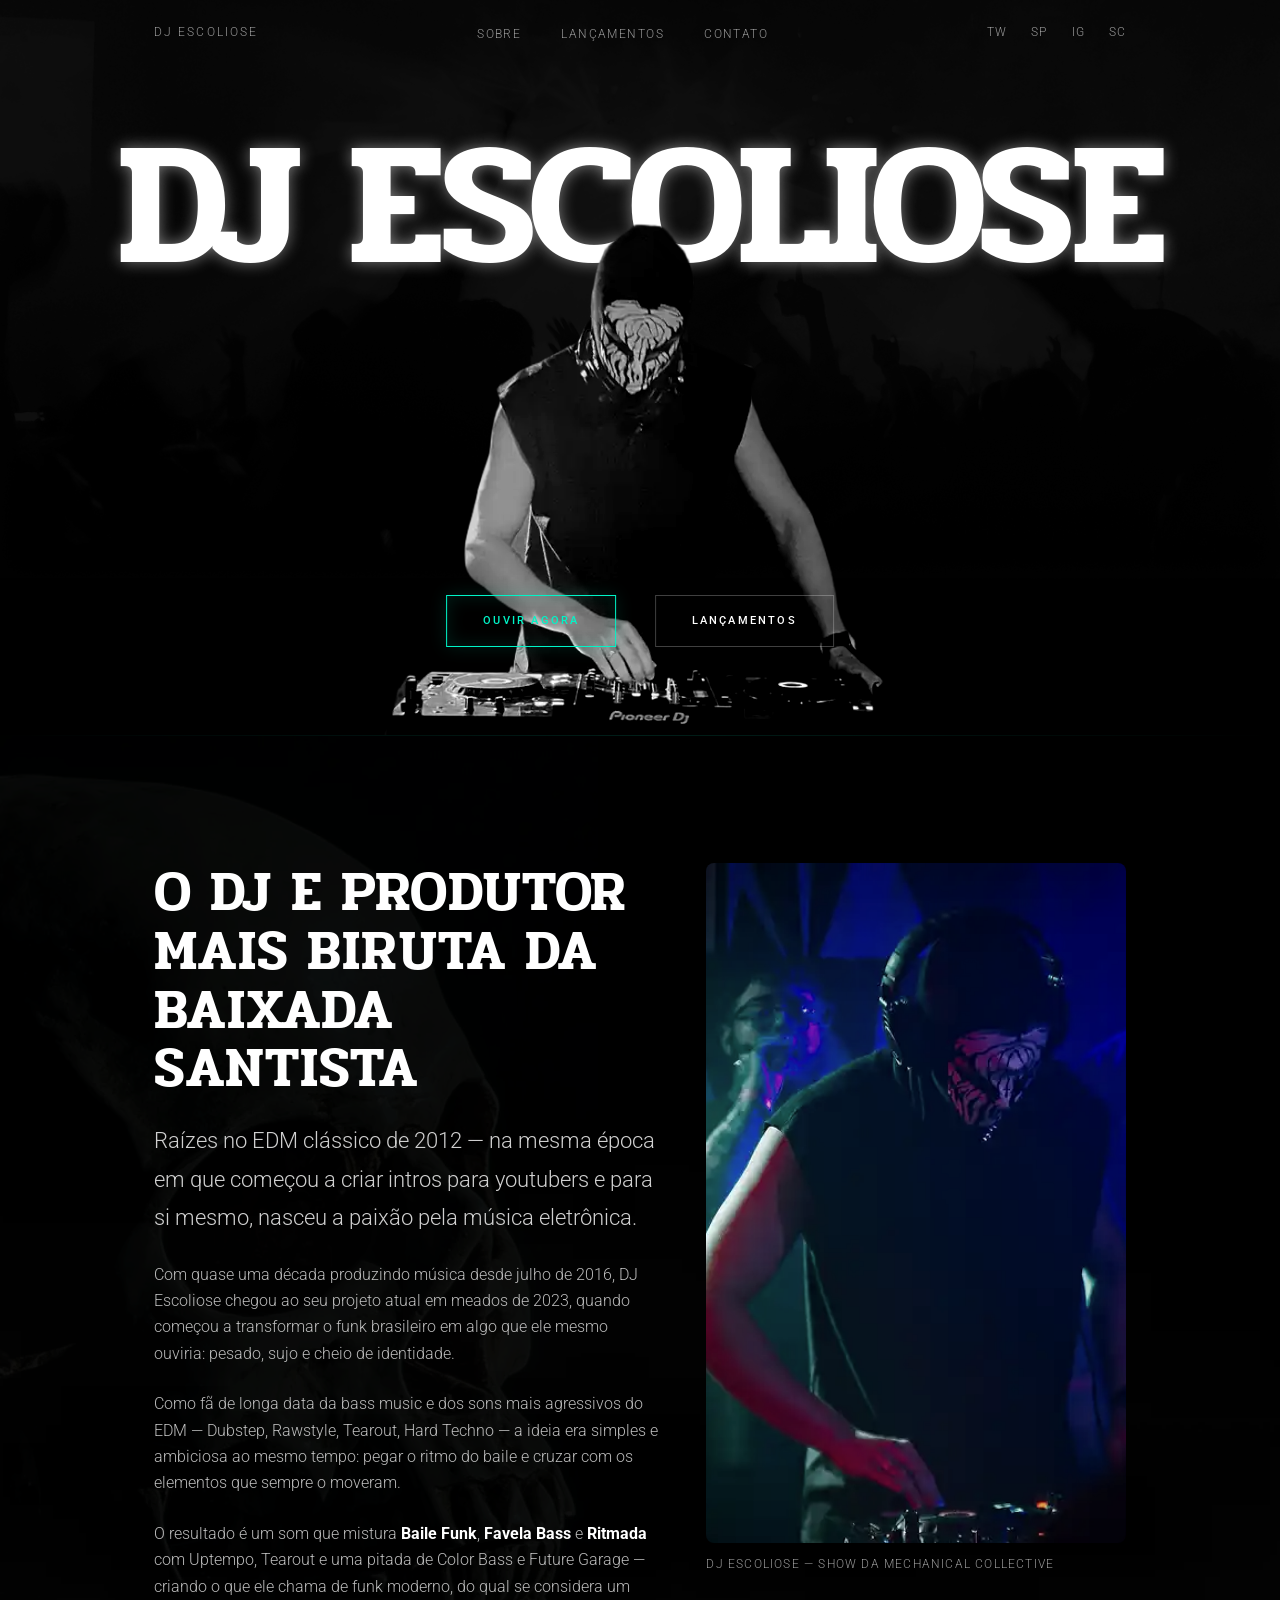
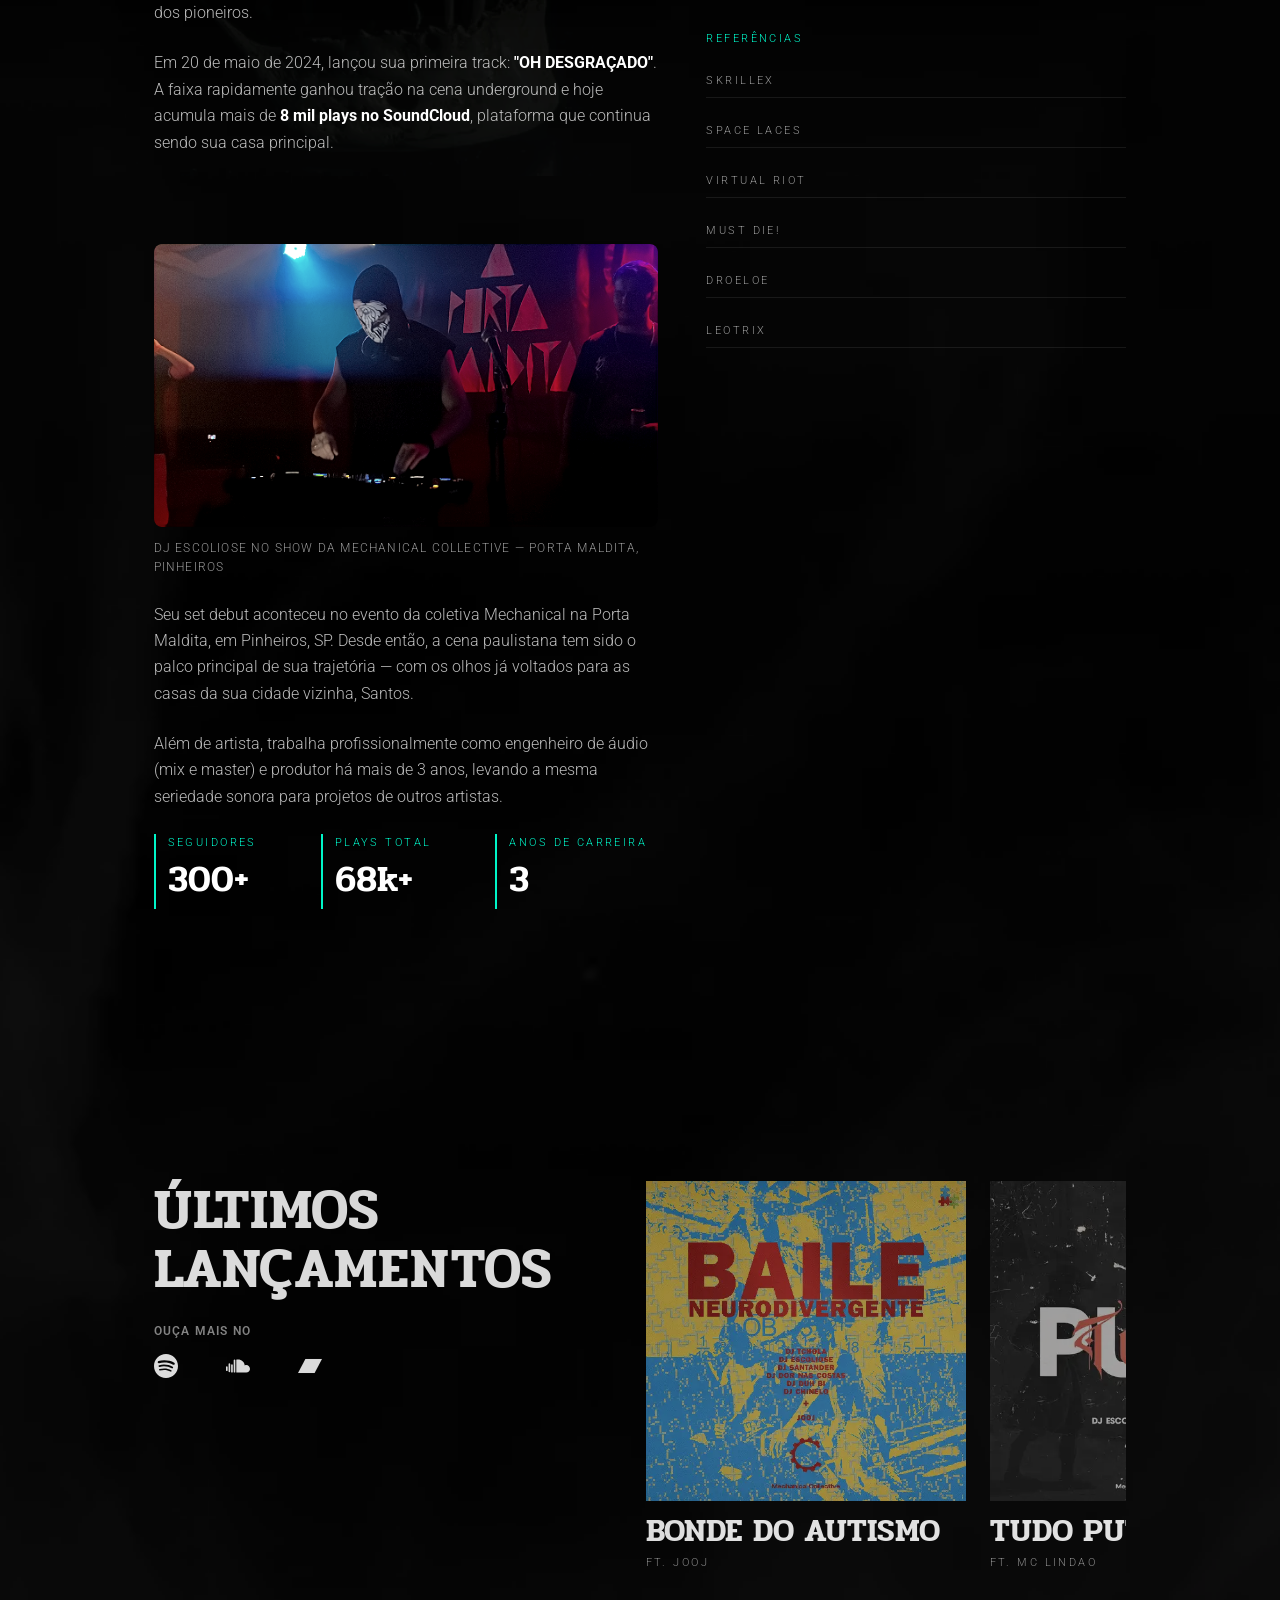
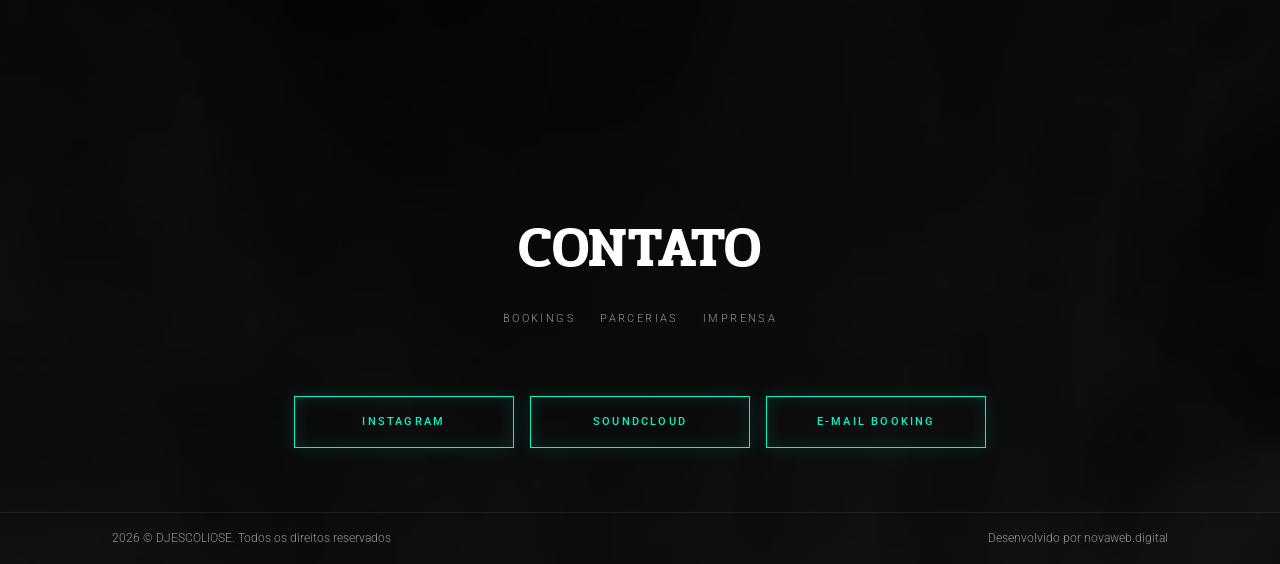
==== commit bee89f63: "ajuste na copy do sobre" ====
--- a/index.html
+++ b/index.html
@@ -6,7 +6,7 @@
     <title>DJ Escoliose — Funk Moderno da Baixada Santista</title>
     <meta
       name="description"
-      content="DJ e produtor de funk moderno da Baixada Santista. Baile Funk cruzado com Dubstep, Garage e Future Bass."
+      content="DJ e produtor de funk moderno da Baixada Santista. Baile Funk cruzado com Uptempo, Tearout e uma pitada de Color Bass e Future Garage."
     />
 
     <meta property="og:title" content="DJ Escoliose" />
@@ -165,7 +165,7 @@
               <strong class="neon">Baile Funk</strong>,
               <strong class="neon">Favela Bass</strong> e
               <strong class="neon">Ritmada</strong>
-              com Dubstep, Garage e uma pitada de Future Bass — criando o que
+              com Uptempo, Tearout e uma pitada de Color Bass e Future Garage — criando o que
               ele chama de funk moderno, do qual se considera um dos pioneiros.
             </p>
 
--- a/style.css
+++ b/style.css
@@ -191,7 +191,8 @@
 .hero {
   position: relative;
   width: 100%;
-  min-height: 100svh;
+  height: 100vh;
+  max-height: 735px;
   display: flex;
   flex-direction: column;
   justify-content: flex-end;
@@ -251,7 +252,7 @@
 
 .hero__actions {
   position: absolute;
-  top: 32%;
+  top: 30%;
   left: 50%;
   transform: translateX(-50%);
   z-index: 2;
@@ -259,10 +260,10 @@
   flex-wrap: wrap;
   gap: 1rem;
   justify-content: center;
-  padding-top: 2rem;
 }
 
 @media (min-width: 768px) {
+  
   .hero__actions {
     top: auto;
     bottom: 12%;
@@ -706,20 +707,27 @@
 }
 
 @media (max-width: 600px) {
+  .hero__artista {
+    width: 120%;
+  }
+  .hero__actions {
+    top: 32%;
+    flex-wrap: wrap;
+    align-items: center;
+  }
+
   .hero {
-    min-height: 92vh;
+    height: 100vh;
+        max-height: revert-rule;
   }
 
   .hero__content {
-    padding-top: 9rem;
-  }
-
-  .hero__actions-overlay {
-    top: 200px;
+        padding-top: 9rem;
+    padding-bottom: 1.5rem;
   }
 
   .hero__titulo {
-    font-size: clamp(1.8rem, 12vw, 3rem);
+    font-size: 3.7rem !important;
     letter-spacing: -0.03em;
   }
 
